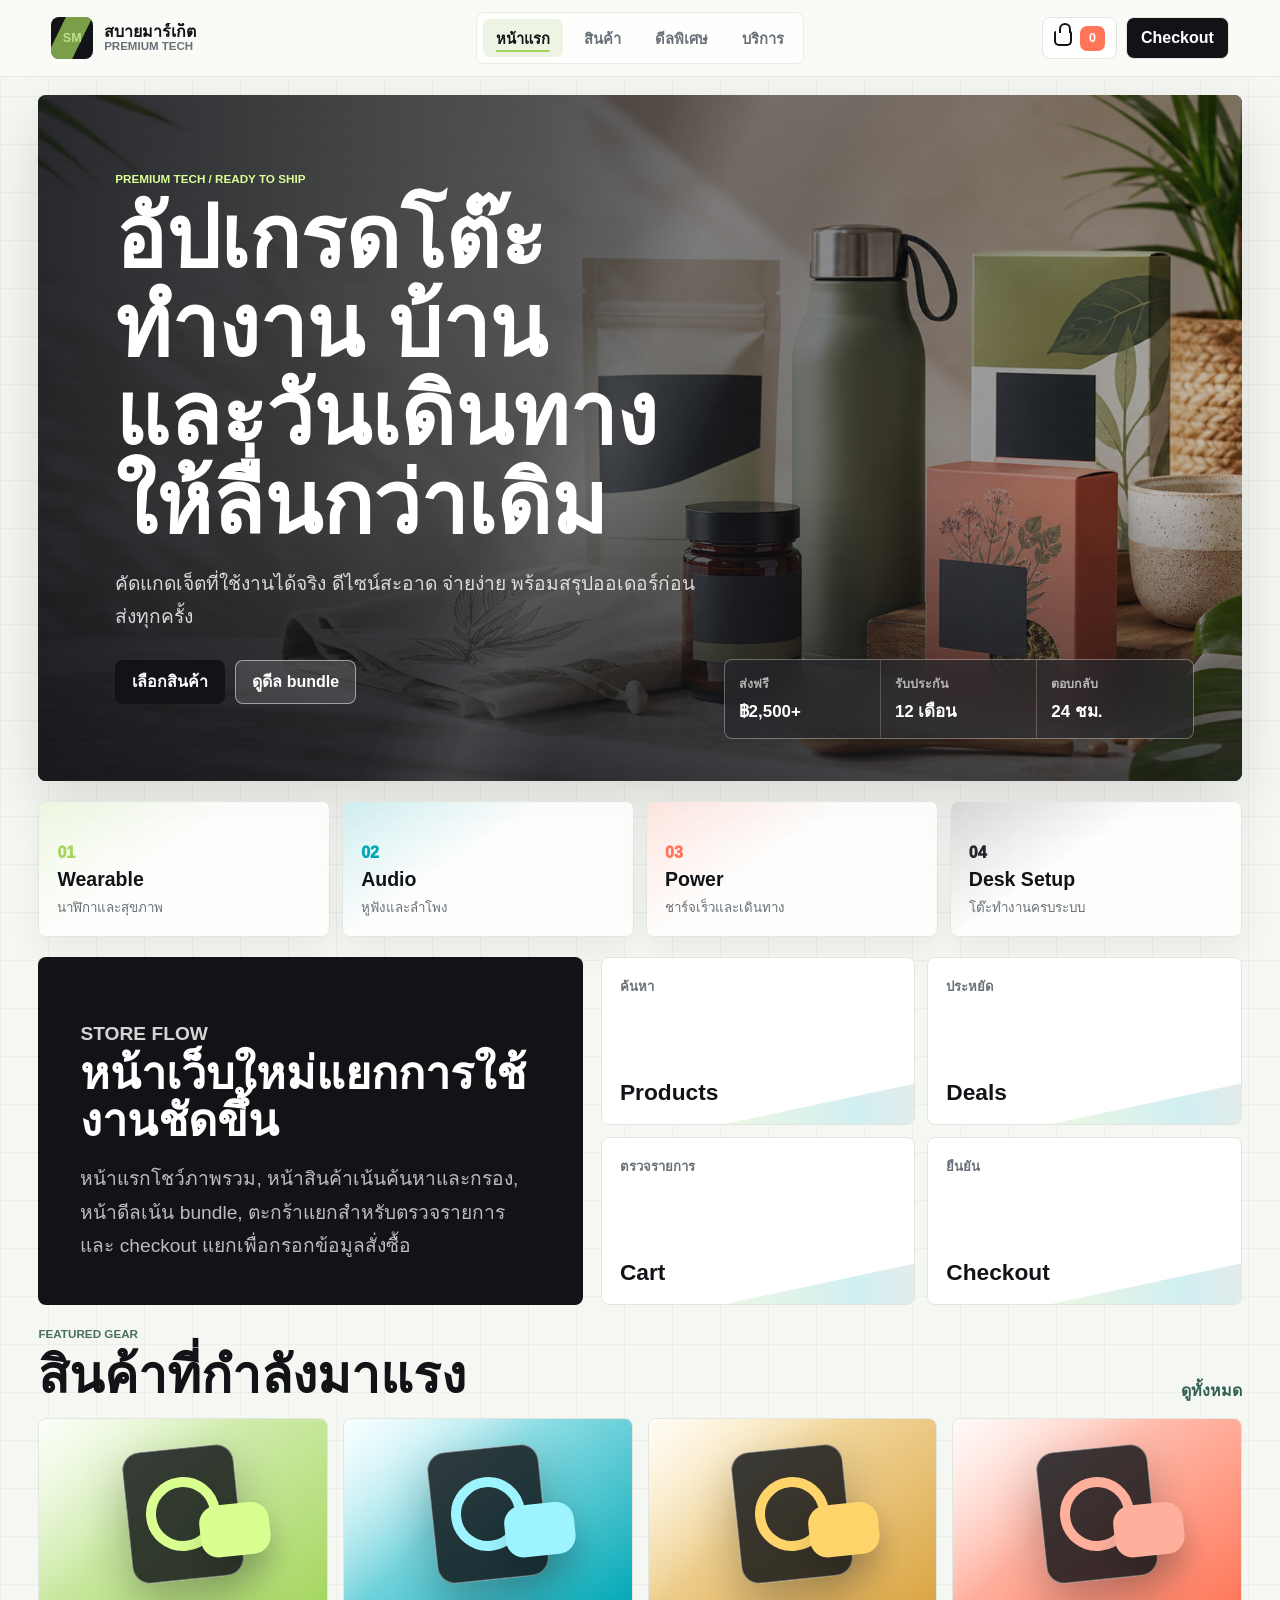
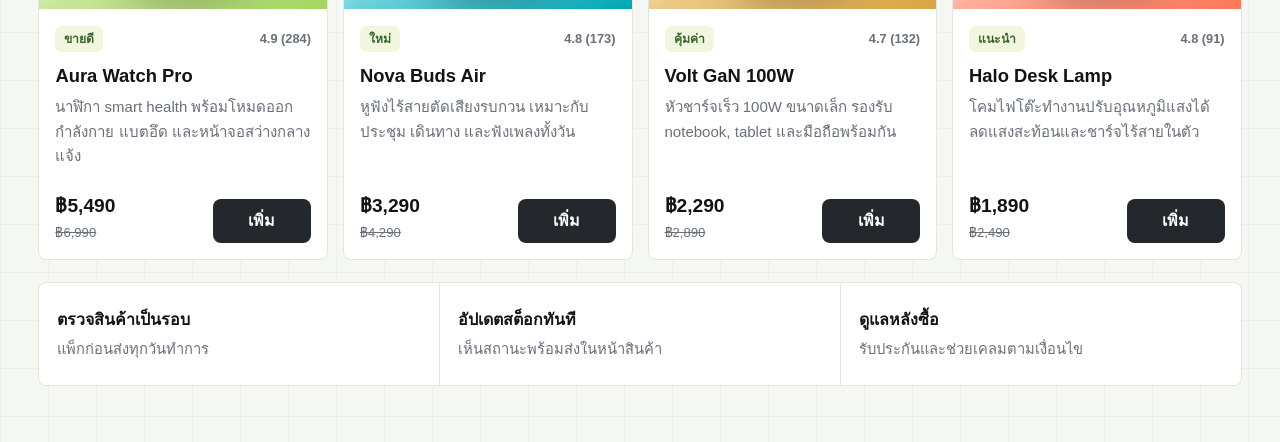
==== index.html @ 7fd5c6af "fix ui" ====
<!doctype html>
<html lang="th">
  <head>
    <meta charset="UTF-8" />
    <meta name="viewport" content="width=device-width, initial-scale=1.0" />
    <meta
      name="description"
      content="สบายมาร์เก็ต Premium Tech ร้านสินค้าไอทีและแกดเจ็ตพร้อมตะกร้า ดีล bundle และ checkout"
    />
    <title>สบายมาร์เก็ต | Premium Tech Store</title>
    <link rel="stylesheet" href="styles.css" />
  </head>
  <body data-page="home">
    <header class="site-header">
      <a class="brand" href="index.html" aria-label="สบายมาร์เก็ต">
        <span class="brand-mark" aria-hidden="true">SM</span>
        <span class="brand-copy">
          <strong>สบายมาร์เก็ต</strong>
          <small>Premium Tech</small>
        </span>
      </a>

      <nav class="top-nav" aria-label="เมนูหลัก">
        <a class="nav-link" data-page-link="home" href="index.html">หน้าแรก</a>
        <a class="nav-link" data-page-link="products" href="products.html">สินค้า</a>
        <a class="nav-link" data-page-link="deals" href="deals.html">ดีลพิเศษ</a>
        <a class="nav-link" data-page-link="support" href="support.html">บริการ</a>
      </nav>

      <div class="header-actions">
        <a class="cart-chip" href="cart.html" aria-label="เปิดตะกร้าสินค้า">
          <span class="bag-icon" aria-hidden="true"></span>
          <strong id="cartCount">0</strong>
        </a>
        <a class="checkout-chip" href="checkout.html">Checkout</a>
        <button class="menu-toggle" id="menuToggle" type="button" aria-label="เปิดเมนู">
          <span></span>
          <span></span>
        </button>
      </div>
    </header>

    <nav class="mobile-nav" id="mobileNav" aria-label="เมนูมือถือ">
      <a class="nav-link" data-page-link="home" href="index.html">หน้าแรก</a>
      <a class="nav-link" data-page-link="products" href="products.html">สินค้า</a>
      <a class="nav-link" data-page-link="deals" href="deals.html">ดีลพิเศษ</a>
      <a class="nav-link" data-page-link="cart" href="cart.html">ตะกร้า</a>
      <a class="nav-link" data-page-link="support" href="support.html">บริการ</a>
    </nav>

    <main class="page-shell">
      <section class="hero-scene" data-reveal>
        <img
          class="hero-image"
          src="assets/hero-products.png"
          alt="สินค้าไลฟ์สไตล์และแกดเจ็ตจัดวางบนโต๊ะ"
        />
        <div class="hero-veil" aria-hidden="true"></div>
        <div class="hero-content">
          <p class="eyebrow">Premium Tech / Ready to Ship</p>
          <h1>อัปเกรดโต๊ะทำงาน บ้าน และวันเดินทางให้ลื่นกว่าเดิม</h1>
          <p>
            คัดแกดเจ็ตที่ใช้งานได้จริง ดีไซน์สะอาด จ่ายง่าย พร้อมสรุปออเดอร์ก่อนส่งทุกครั้ง
          </p>
          <div class="hero-actions">
            <a class="primary-link" href="products.html">เลือกสินค้า</a>
            <a class="secondary-link" href="deals.html">ดูดีล bundle</a>
          </div>
        </div>
        <div class="hero-dashboard" aria-label="สถานะร้าน">
          <div>
            <span>ส่งฟรี</span>
            <strong>฿2,500+</strong>
          </div>
          <div>
            <span>รับประกัน</span>
            <strong>12 เดือน</strong>
          </div>
          <div>
            <span>ตอบกลับ</span>
            <strong>24 ชม.</strong>
          </div>
        </div>
      </section>

      <section class="category-band" aria-label="หมวดสินค้า" data-reveal>
        <a class="category-tile tone-lime" href="products.html?category=wearable">
          <span>01</span>
          <strong>Wearable</strong>
          <small>นาฬิกาและสุขภาพ</small>
        </a>
        <a class="category-tile tone-cyan" href="products.html?category=audio">
          <span>02</span>
          <strong>Audio</strong>
          <small>หูฟังและลำโพง</small>
        </a>
        <a class="category-tile tone-ember" href="products.html?category=power">
          <span>03</span>
          <strong>Power</strong>
          <small>ชาร์จเร็วและเดินทาง</small>
        </a>
        <a class="category-tile tone-graphite" href="products.html?category=desk">
          <span>04</span>
          <strong>Desk Setup</strong>
          <small>โต๊ะทำงานครบระบบ</small>
        </a>
      </section>

      <section class="section-split" data-reveal>
        <div class="showcase-copy">
          <p class="eyebrow">Store Flow</p>
          <h2>หน้าเว็บใหม่แยกการใช้งานชัดขึ้น</h2>
          <p>
            หน้าแรกโชว์ภาพรวม, หน้าสินค้าเน้นค้นหาและกรอง, หน้าดีลเน้น bundle,
            ตะกร้าแยกสำหรับตรวจรายการ และ checkout แยกเพื่อกรอกข้อมูลสั่งซื้อ
          </p>
        </div>
        <div class="flow-grid" aria-label="ขั้นตอนร้านค้า">
          <a href="products.html"><span>ค้นหา</span><strong>Products</strong></a>
          <a href="deals.html"><span>ประหยัด</span><strong>Deals</strong></a>
          <a href="cart.html"><span>ตรวจรายการ</span><strong>Cart</strong></a>
          <a href="checkout.html"><span>ยืนยัน</span><strong>Checkout</strong></a>
        </div>
      </section>

      <section class="product-section" data-reveal>
        <div class="section-heading">
          <div>
            <p class="eyebrow">Featured Gear</p>
            <h2>สินค้าที่กำลังมาแรง</h2>
          </div>
          <a class="text-link" href="products.html">ดูทั้งหมด</a>
        </div>
        <div class="product-grid featured-grid" id="featuredGrid" aria-live="polite"></div>
      </section>

      <section class="service-strip" aria-label="จุดเด่นบริการ" data-reveal>
        <div>
          <strong>ตรวจสินค้าเป็นรอบ</strong>
          <span>แพ็กก่อนส่งทุกวันทำการ</span>
        </div>
        <div>
          <strong>อัปเดตสต็อกทันที</strong>
          <span>เห็นสถานะพร้อมส่งในหน้าสินค้า</span>
        </div>
        <div>
          <strong>ดูแลหลังซื้อ</strong>
          <span>รับประกันและช่วยเคลมตามเงื่อนไข</span>
        </div>
      </section>
    </main>

    <div class="toast" id="toast" role="status" aria-live="polite"></div>
    <script src="script.js"></script>
  </body>
</html>
---- styles.css ----
:root {
  color-scheme: light;
  --ink: #111317;
  --muted: #697079;
  --line: #e3e6e0;
  --paper: #ffffff;
  --soft: #f5f7f2;
  --soft-2: #ecefec;
  --graphite: #24272b;
  --lime: #a4d65e;
  --cyan: #00a7b5;
  --ember: #ff7658;
  --violet: #7d6cf0;
  --gold: #d9a441;
  --radius: 8px;
  --shadow: 0 22px 60px rgba(17, 19, 23, 0.13);
}

* {
  box-sizing: border-box;
}

html {
  scroll-behavior: smooth;
}

body {
  margin: 0;
  min-width: 320px;
  background:
    linear-gradient(90deg, rgba(17, 19, 23, 0.035) 1px, transparent 1px),
    linear-gradient(180deg, rgba(17, 19, 23, 0.035) 1px, transparent 1px),
    var(--soft);
  background-size: 48px 48px;
  color: var(--ink);
  font-family: "Segoe UI", Tahoma, Arial, sans-serif;
  letter-spacing: 0;
}

body.nav-open {
  overflow: hidden;
}

button,
input,
select,
textarea {
  font: inherit;
}

button,
a {
  -webkit-tap-highlight-color: transparent;
}

a {
  color: inherit;
  text-decoration: none;
}

.site-header {
  position: sticky;
  top: 0;
  z-index: 50;
  display: grid;
  grid-template-columns: minmax(210px, 1fr) auto minmax(230px, 1fr);
  align-items: center;
  gap: 18px;
  min-height: 76px;
  padding: 12px clamp(16px, 4vw, 56px);
  border-bottom: 1px solid rgba(17, 19, 23, 0.08);
  background: rgba(250, 251, 247, 0.9);
  backdrop-filter: blur(20px);
}

.brand {
  display: inline-flex;
  align-items: center;
  gap: 11px;
  min-width: 0;
}

.brand-mark {
  position: relative;
  display: grid;
  width: 42px;
  height: 42px;
  place-items: center;
  overflow: hidden;
  border-radius: var(--radius);
  background: var(--ink);
  color: #fff;
  font-size: 0.78rem;
  font-weight: 900;
}

.brand-mark::after {
  position: absolute;
  inset: -45% 28% auto auto;
  width: 24px;
  height: 80px;
  background: rgba(164, 214, 94, 0.72);
  content: "";
  transform: rotate(26deg);
}

.brand-copy {
  display: grid;
  min-width: 0;
  line-height: 1.1;
}

.brand-copy strong {
  overflow: hidden;
  font-size: 1rem;
  text-overflow: ellipsis;
  white-space: nowrap;
}

.brand-copy small {
  color: var(--muted);
  font-size: 0.72rem;
  font-weight: 800;
  text-transform: uppercase;
}

.top-nav {
  display: inline-flex;
  align-items: center;
  justify-content: center;
  gap: 8px;
  padding: 6px;
  border: 1px solid rgba(17, 19, 23, 0.08);
  border-radius: var(--radius);
  background: rgba(255, 255, 255, 0.72);
}

.nav-link {
  position: relative;
  display: inline-flex;
  align-items: center;
  min-height: 38px;
  padding: 0 13px;
  border-radius: 7px;
  color: var(--muted);
  font-size: 0.92rem;
  font-weight: 800;
  white-space: nowrap;
  transition: color 180ms ease, background 180ms ease;
}

.nav-link:hover,
.nav-link.is-active {
  background: #eef4e4;
  color: var(--ink);
}

.nav-link.is-active::after {
  position: absolute;
  left: 13px;
  right: 13px;
  bottom: 5px;
  height: 2px;
  border-radius: 2px;
  background: var(--lime);
  content: "";
}

.header-actions {
  display: inline-flex;
  align-items: center;
  justify-self: end;
  gap: 9px;
}

.cart-chip,
.checkout-chip,
.menu-toggle {
  display: inline-flex;
  align-items: center;
  justify-content: center;
  min-height: 42px;
  border: 1px solid var(--line);
  border-radius: var(--radius);
  background: #fff;
  color: var(--ink);
  cursor: pointer;
}

.cart-chip {
  gap: 8px;
  min-width: 70px;
  padding: 0 11px;
}

.cart-chip strong {
  display: grid;
  min-width: 25px;
  height: 25px;
  place-items: center;
  border-radius: 7px;
  background: var(--ember);
  color: #fff;
  font-size: 0.78rem;
}

.checkout-chip {
  padding: 0 14px;
  background: var(--ink);
  color: #fff;
  font-weight: 850;
}

.bag-icon {
  position: relative;
  width: 18px;
  height: 15px;
  border: 2px solid currentColor;
  border-top: 0;
  border-radius: 2px 2px 5px 5px;
}

.bag-icon::before {
  position: absolute;
  top: -8px;
  left: 3px;
  width: 8px;
  height: 8px;
  border: 2px solid currentColor;
  border-bottom: 0;
  border-radius: 8px 8px 0 0;
  content: "";
}

.menu-toggle {
  display: none;
  width: 42px;
  flex-direction: column;
  gap: 5px;
}

.menu-toggle span {
  width: 18px;
  height: 2px;
  border-radius: 2px;
  background: currentColor;
}

.mobile-nav {
  position: fixed;
  inset: 76px 12px auto;
  z-index: 45;
  display: none;
  padding: 10px;
  border: 1px solid var(--line);
  border-radius: var(--radius);
  background: rgba(255, 255, 255, 0.96);
  box-shadow: var(--shadow);
}

.page-shell {
  width: min(1460px, 100%);
  margin: 0 auto;
  padding: 18px clamp(14px, 3vw, 44px) 56px;
}

.content-page {
  padding-top: 28px;
}

.hero-scene {
  position: relative;
  min-height: clamp(520px, 70vh, 720px);
  overflow: hidden;
  border-radius: var(--radius);
  background: #181b20;
  box-shadow: var(--shadow);
}

.hero-scene::after {
  position: absolute;
  inset: 0;
  background:
    linear-gradient(115deg, transparent 0 42%, rgba(255, 255, 255, 0.18) 48%, transparent 54%),
    repeating-linear-gradient(0deg, transparent 0 18px, rgba(255, 255, 255, 0.035) 19px);
  content: "";
  mix-blend-mode: screen;
  opacity: 0.55;
  animation: scanPass 8s linear infinite;
}

.hero-image,
.hero-veil {
  position: absolute;
  inset: 0;
  width: 100%;
  height: 100%;
}

.hero-image {
  object-fit: cover;
  transform: scale(1.02);
}

.hero-veil {
  background:
    linear-gradient(90deg, rgba(17, 19, 23, 0.9) 0%, rgba(17, 19, 23, 0.7) 42%, rgba(17, 19, 23, 0.2) 100%),
    linear-gradient(0deg, rgba(17, 19, 23, 0.62), transparent 42%);
}

.hero-content {
  position: relative;
  z-index: 2;
  display: flex;
  min-height: inherit;
  width: min(740px, 100%);
  flex-direction: column;
  justify-content: center;
  padding: clamp(30px, 6vw, 78px);
  color: #fff;
}

.eyebrow {
  margin: 0 0 9px;
  color: #47705d;
  font-size: 0.73rem;
  font-weight: 900;
  letter-spacing: 0;
  text-transform: uppercase;
}

.hero-content .eyebrow,
.deal-hero .eyebrow {
  color: #d8ff97;
}

.hero-content h1,
.page-hero h1,
.section-heading h2,
.showcase-copy h2 {
  margin: 0;
  line-height: 1.05;
}

.hero-content h1 {
  max-width: 820px;
  font-size: clamp(2.45rem, 6.6vw, 6.1rem);
}

.hero-content p:not(.eyebrow),
.page-hero p,
.showcase-copy p,
.promo-panel p {
  max-width: 640px;
  margin: 18px 0 0;
  color: rgba(255, 255, 255, 0.82);
  font-size: clamp(1rem, 1.5vw, 1.2rem);
  line-height: 1.75;
}

.hero-actions {
  display: flex;
  flex-wrap: wrap;
  gap: 10px;
  margin-top: 26px;
}

.primary-link,
.secondary-link,
.checkout-button,
.promo-row button,
.add-button,
.ghost-button {
  display: inline-flex;
  align-items: center;
  justify-content: center;
  min-height: 44px;
  padding: 0 16px;
  border: 1px solid transparent;
  border-radius: var(--radius);
  font-weight: 900;
  cursor: pointer;
  transition:
    transform 180ms ease,
    border-color 180ms ease,
    background 180ms ease,
    box-shadow 180ms ease;
}

.primary-link,
.checkout-button,
.promo-row button,
.add-button {
  background: var(--ink);
  color: #fff;
}

.primary-link:hover,
.checkout-button:hover,
.promo-row button:hover,
.add-button:hover {
  transform: translateY(-2px);
  box-shadow: 0 14px 28px rgba(17, 19, 23, 0.18);
}

.secondary-link,
.ghost-button {
  border-color: rgba(255, 255, 255, 0.5);
  background: rgba(255, 255, 255, 0.12);
  color: #fff;
}

.ghost-button {
  border-color: var(--line);
  background: #fff;
  color: var(--ink);
}

.hero-dashboard {
  position: absolute;
  right: clamp(18px, 4vw, 48px);
  bottom: clamp(18px, 4vw, 42px);
  z-index: 3;
  display: grid;
  grid-template-columns: repeat(3, minmax(104px, 1fr));
  gap: 1px;
  overflow: hidden;
  width: min(470px, calc(100% - 36px));
  border: 1px solid rgba(255, 255, 255, 0.18);
  border-radius: var(--radius);
  background: rgba(255, 255, 255, 0.18);
  backdrop-filter: blur(18px);
}

.hero-dashboard div {
  display: grid;
  gap: 5px;
  padding: 14px;
  background: rgba(17, 19, 23, 0.62);
  color: #fff;
}

.hero-dashboard span {
  color: rgba(255, 255, 255, 0.66);
  font-size: 0.78rem;
  font-weight: 800;
}

.hero-dashboard strong {
  font-size: 1.06rem;
}

.category-band {
  display: grid;
  grid-template-columns: repeat(4, 1fr);
  gap: 12px;
  margin-top: 20px;
}

.category-tile,
.support-card,
.faq-grid article,
.cart-list-card,
.summary-card,
.timeline-panel,
.promo-panel,
.shop-console {
  border: 1px solid var(--line);
  border-radius: var(--radius);
  background: rgba(255, 255, 255, 0.84);
  box-shadow: 0 14px 34px rgba(17, 19, 23, 0.06);
}

.category-tile {
  position: relative;
  display: grid;
  min-height: 136px;
  align-content: end;
  gap: 6px;
  overflow: hidden;
  padding: 18px;
  transition: transform 180ms ease, box-shadow 180ms ease;
}

.category-tile::before {
  position: absolute;
  inset: 0;
  background: linear-gradient(145deg, var(--tile-accent), transparent 42%);
  content: "";
  opacity: 0.18;
}

.category-tile:hover {
  transform: translateY(-4px);
  box-shadow: var(--shadow);
}

.category-tile span,
.support-card span {
  color: var(--tile-accent, var(--lime));
  font-weight: 950;
}

.category-tile strong {
  position: relative;
  font-size: 1.22rem;
}

.category-tile small {
  position: relative;
  color: var(--muted);
}

.tone-lime,
.accent-lime {
  --tile-accent: var(--lime);
}

.tone-cyan,
.accent-cyan {
  --tile-accent: var(--cyan);
}

.tone-ember,
.accent-ember {
  --tile-accent: var(--ember);
}

.tone-graphite {
  --tile-accent: var(--graphite);
}

.section-split {
  display: grid;
  grid-template-columns: minmax(0, 0.85fr) minmax(380px, 1fr);
  gap: 18px;
  align-items: stretch;
  margin-top: 20px;
}

.showcase-copy {
  display: grid;
  align-content: center;
  min-height: 300px;
  padding: clamp(24px, 4vw, 42px);
  border-radius: var(--radius);
  background: var(--ink);
  color: #fff;
}

.showcase-copy p:not(.eyebrow) {
  color: rgba(255, 255, 255, 0.72);
}

.showcase-copy h2 {
  font-size: clamp(1.7rem, 3.5vw, 3.3rem);
}

.flow-grid {
  display: grid;
  grid-template-columns: repeat(2, 1fr);
  gap: 12px;
}

.flow-grid a {
  position: relative;
  display: grid;
  min-height: 144px;
  align-content: space-between;
  overflow: hidden;
  padding: 18px;
  border: 1px solid var(--line);
  border-radius: var(--radius);
  background: #fff;
}

.flow-grid a::after {
  position: absolute;
  inset: auto -30% -55% 40%;
  height: 120px;
  background: linear-gradient(90deg, var(--lime), var(--cyan), var(--ember));
  content: "";
  opacity: 0.18;
  transform: rotate(-12deg);
  transition: transform 180ms ease;
}

.flow-grid a:hover::after {
  transform: rotate(-6deg) translateY(-12px);
}

.flow-grid span {
  color: var(--muted);
  font-size: 0.82rem;
  font-weight: 800;
}

.flow-grid strong {
  font-size: 1.42rem;
}

.product-section,
.service-strip,
.support-grid,
.timeline-panel,
.faq-grid,
.promo-panel,
.deal-grid,
.cart-page-grid,
.checkout-layout {
  margin-top: 22px;
}

.section-heading,
.card-title-row {
  display: flex;
  align-items: end;
  justify-content: space-between;
  gap: 16px;
  margin-bottom: 15px;
}

.section-heading h2,
.page-hero h1 {
  font-size: clamp(1.65rem, 4vw, 3.8rem);
}

.text-link {
  color: #315f52;
  font-weight: 900;
}

.text-link:hover {
  color: var(--ink);
}

.product-grid {
  display: grid;
  grid-template-columns: repeat(auto-fit, minmax(250px, 1fr));
  gap: 15px;
}

.featured-grid {
  grid-template-columns: repeat(4, minmax(0, 1fr));
}

.compact-grid {
  grid-template-columns: repeat(3, minmax(0, 1fr));
}

.product-card {
  position: relative;
  display: grid;
  min-height: 440px;
  overflow: hidden;
  border: 1px solid var(--line);
  border-radius: var(--radius);
  background: var(--paper);
  transition:
    transform 190ms ease,
    box-shadow 190ms ease,
    border-color 190ms ease;
}

.product-card:hover {
  border-color: rgba(17, 19, 23, 0.18);
  box-shadow: var(--shadow);
  transform: translateY(-5px);
}

.product-art {
  position: relative;
  display: grid;
  min-height: 190px;
  place-items: center;
  overflow: hidden;
  background:
    linear-gradient(135deg, rgba(255, 255, 255, 0.8), transparent 42%),
    linear-gradient(145deg, var(--product-a), var(--product-b));
}

.product-art::after {
  position: absolute;
  inset: 0;
  background: linear-gradient(110deg, transparent 0 34%, rgba(255, 255, 255, 0.35) 45%, transparent 56%);
  content: "";
  transform: translateX(-80%);
  transition: transform 360ms ease;
}

.product-card:hover .product-art::after {
  transform: translateX(80%);
}

.device {
  position: relative;
  z-index: 1;
  display: grid;
  width: 112px;
  height: 132px;
  place-items: center;
  border: 1px solid rgba(255, 255, 255, 0.42);
  border-radius: 18px;
  background: rgba(17, 19, 23, 0.82);
  box-shadow: 0 22px 45px rgba(17, 19, 23, 0.28);
  transform: rotate(-6deg);
}

.device::before {
  width: 54px;
  height: 54px;
  border: 10px solid var(--product-light);
  border-radius: 50%;
  content: "";
}

.device::after {
  position: absolute;
  right: -30px;
  bottom: 18px;
  width: 70px;
  height: 52px;
  border-radius: 18px;
  background: var(--product-light);
  box-shadow: 0 18px 26px rgba(17, 19, 23, 0.18);
  content: "";
}

.product-info {
  display: flex;
  min-height: 250px;
  flex-direction: column;
  padding: 16px;
}

.product-meta {
  display: flex;
  align-items: center;
  justify-content: space-between;
  gap: 10px;
  min-height: 28px;
  color: var(--muted);
  font-size: 0.8rem;
  font-weight: 850;
}

.badge {
  display: inline-flex;
  align-items: center;
  min-height: 26px;
  padding: 0 9px;
  border-radius: 7px;
  background: #f1f6df;
  color: #3c642d;
  font-size: 0.76rem;
  font-weight: 950;
}

.product-info h3 {
  margin: 11px 0 8px;
  font-size: 1.15rem;
  line-height: 1.28;
}

.product-info p {
  margin: 0;
  color: var(--muted);
  font-size: 0.94rem;
  line-height: 1.62;
}

.card-footer {
  display: flex;
  align-items: end;
  justify-content: space-between;
  gap: 12px;
  margin-top: auto;
  padding-top: 16px;
}

.price-stack {
  display: grid;
  gap: 2px;
}

.price-stack strong {
  font-size: 1.2rem;
}

.price-stack span {
  color: var(--muted);
  font-size: 0.82rem;
  text-decoration: line-through;
}

.add-button {
  min-width: 98px;
  background: var(--graphite);
}

.tone-mint {
  --product-a: #e9f8d9;
  --product-b: #a4d65e;
  --product-light: #d8ff8f;
}

.tone-cyber {
  --product-a: #ddfbff;
  --product-b: #00a7b5;
  --product-light: #9df4ff;
}

.tone-sun {
  --product-a: #fff1cc;
  --product-b: #d9a441;
  --product-light: #ffd56b;
}

.tone-coral {
  --product-a: #ffe4dd;
  --product-b: #ff7658;
  --product-light: #ffb09d;
}

.tone-violet {
  --product-a: #ece8ff;
  --product-b: #7d6cf0;
  --product-light: #c9c1ff;
}

.tone-stone {
  --product-a: #eef0ef;
  --product-b: #5b6265;
  --product-light: #cdd3d0;
}

.service-strip {
  display: grid;
  grid-template-columns: repeat(3, 1fr);
  gap: 1px;
  overflow: hidden;
  border: 1px solid var(--line);
  border-radius: var(--radius);
  background: var(--line);
}

.service-strip div {
  display: grid;
  min-height: 102px;
  align-content: center;
  gap: 5px;
  padding: 18px;
  background: #fff;
}

.service-strip span {
  color: var(--muted);
  font-size: 0.92rem;
}

.page-hero {
  position: relative;
  overflow: hidden;
  padding: clamp(26px, 5vw, 52px);
  border-radius: var(--radius);
  background:
    linear-gradient(135deg, rgba(164, 214, 94, 0.24), transparent 38%),
    linear-gradient(100deg, #202327, #3a3d3a);
  color: #fff;
}

.page-hero::after {
  position: absolute;
  inset: auto -20% -80px 40%;
  height: 180px;
  background: linear-gradient(90deg, var(--lime), var(--cyan), var(--ember));
  content: "";
  opacity: 0.24;
  transform: rotate(-8deg);
}

.page-hero p:not(.eyebrow) {
  color: rgba(255, 255, 255, 0.76);
}

.shop-console {
  padding: 16px;
}

.shop-toolbar {
  display: grid;
  grid-template-columns: minmax(240px, 1fr) minmax(190px, 240px);
  gap: 12px;
  margin-bottom: 12px;
}

.search-box {
  position: relative;
  display: flex;
  align-items: center;
}

.search-icon {
  position: absolute;
  left: 14px;
  width: 16px;
  height: 16px;
  border: 2px solid var(--muted);
  border-radius: 50%;
}

.search-icon::after {
  position: absolute;
  right: -5px;
  bottom: -5px;
  width: 7px;
  height: 2px;
  border-radius: 2px;
  background: var(--muted);
  content: "";
  transform: rotate(45deg);
}

.search-box input,
.shop-toolbar select,
.promo-row input,
.checkout-form input,
.checkout-form select,
.checkout-form textarea {
  width: 100%;
  border: 1px solid var(--line);
  border-radius: var(--radius);
  background: #fff;
  color: var(--ink);
  outline: none;
}

.search-box input,
.shop-toolbar select {
  min-height: 46px;
  padding: 0 14px;
}

.search-box input {
  padding-left: 44px;
}

.search-box input:focus,
.shop-toolbar select:focus,
.promo-row input:focus,
.checkout-form input:focus,
.checkout-form select:focus,
.checkout-form textarea:focus {
  border-color: var(--cyan);
  box-shadow: 0 0 0 3px rgba(0, 167, 181, 0.15);
}

.category-tabs {
  display: flex;
  gap: 8px;
  overflow-x: auto;
  padding: 2px 0 10px;
}

.category-tab {
  flex: 0 0 auto;
  min-height: 38px;
  padding: 0 13px;
  border: 1px solid var(--line);
  border-radius: var(--radius);
  background: #fff;
  color: var(--muted);
  font-weight: 850;
  cursor: pointer;
}

.category-tab.is-active,
.category-tab:hover {
  border-color: rgba(0, 167, 181, 0.34);
  background: #e8fbfd;
  color: #00616a;
}

.result-row {
  display: flex;
  align-items: center;
  justify-content: space-between;
  gap: 12px;
  margin: 2px 0 14px;
  color: var(--muted);
}

.result-row strong {
  color: var(--ink);
}

.empty-state {
  display: grid;
  grid-column: 1 / -1;
  min-height: 230px;
  place-items: center;
  border: 1px dashed #cbd2cc;
  border-radius: var(--radius);
  color: var(--muted);
  text-align: center;
}

.deal-grid {
  display: grid;
  grid-template-columns: repeat(3, minmax(0, 1fr));
  gap: 16px;
}

.deal-card {
  position: relative;
  display: grid;
  min-height: 470px;
  overflow: hidden;
  padding: 18px;
  border: 1px solid var(--line);
  border-radius: var(--radius);
  background: #fff;
  box-shadow: 0 14px 34px rgba(17, 19, 23, 0.06);
}

.deal-card::before {
  position: absolute;
  inset: 0;
  background:
    linear-gradient(135deg, var(--deal-accent), transparent 34%),
    linear-gradient(0deg, rgba(17, 19, 23, 0.03), transparent);
  content: "";
  opacity: 0.18;
}

.deal-card > * {
  position: relative;
}

.deal-card h2 {
  margin: 18px 0 8px;
  font-size: 1.6rem;
}

.deal-card p {
  margin: 0;
  color: var(--muted);
  line-height: 1.62;
}

.deal-stack {
  display: grid;
  gap: 8px;
  margin-top: 18px;
}

.deal-stack span {
  padding: 10px 11px;
  border: 1px solid rgba(17, 19, 23, 0.08);
  border-radius: 7px;
  background: rgba(255, 255, 255, 0.7);
  font-weight: 800;
}

.deal-footer {
  display: flex;
  align-items: end;
  justify-content: space-between;
  gap: 12px;
  margin-top: auto;
  padding-top: 22px;
}

.promo-panel {
  display: flex;
  align-items: center;
  justify-content: space-between;
  gap: 18px;
  padding: clamp(22px, 4vw, 38px);
}

.promo-panel h2 {
  margin: 0;
  font-size: clamp(2rem, 5vw, 4.2rem);
}

.promo-panel p {
  color: var(--muted);
}

.cart-page-grid,
.checkout-layout {
  display: grid;
  grid-template-columns: minmax(0, 1fr) minmax(330px, 420px);
  gap: 18px;
  align-items: start;
}

.cart-list-card,
.summary-card,
.timeline-panel {
  padding: 18px;
}

.card-title-row h2 {
  margin: 0;
}

.cart-items-page {
  display: grid;
  gap: 10px;
}

.cart-line {
  display: grid;
  grid-template-columns: 1fr auto;
  gap: 14px;
  align-items: center;
  padding: 13px;
  border: 1px solid var(--line);
  border-radius: var(--radius);
  background: #fff;
}

.cart-line h3 {
  margin: 0;
  font-size: 1rem;
}

.cart-line p {
  margin: 5px 0 0;
  color: var(--muted);
  font-size: 0.86rem;
}

.cart-controls {
  display: inline-flex;
  align-items: center;
  justify-content: flex-end;
  gap: 7px;
}

.qty-button,
.icon-button {
  display: grid;
  width: 34px;
  height: 34px;
  place-items: center;
  border: 1px solid var(--line);
  border-radius: 7px;
  background: #fff;
  color: var(--ink);
  cursor: pointer;
}

.remove-button {
  border-color: #ffd2c7;
  color: #ad432d;
}

.promo-row {
  display: grid;
  gap: 9px;
  margin-bottom: 14px;
}

.promo-row label,
.checkout-form label {
  display: grid;
  gap: 7px;
  color: var(--muted);
  font-size: 0.86rem;
  font-weight: 850;
}

.promo-row > div {
  display: grid;
  grid-template-columns: 1fr auto;
  gap: 8px;
}

.promo-row input,
.checkout-form input,
.checkout-form select {
  min-height: 44px;
  padding: 0 12px;
}

.checkout-form textarea {
  min-height: 110px;
  padding: 11px 12px;
  resize: vertical;
}

.cart-summary {
  display: grid;
  gap: 11px;
  padding-top: 6px;
}

.cart-summary div {
  display: flex;
  align-items: center;
  justify-content: space-between;
  gap: 12px;
  color: var(--muted);
}

.cart-summary strong {
  color: var(--ink);
}

.cart-summary .total-row {
  margin-top: 6px;
  padding-top: 12px;
  border-top: 1px solid var(--line);
  color: var(--ink);
  font-size: 1.14rem;
  font-weight: 900;
}

.checkout-button {
  width: 100%;
  margin-top: 16px;
}

.checkout-button.is-disabled,
.checkout-button:disabled {
  background: #c7cbc4;
  cursor: not-allowed;
  transform: none;
  box-shadow: none;
}

.checkout-form {
  padding: 18px;
  border: 1px solid var(--line);
  border-radius: var(--radius);
  background: #fff;
  box-shadow: 0 14px 34px rgba(17, 19, 23, 0.06);
}

.form-grid {
  display: grid;
  grid-template-columns: repeat(2, minmax(0, 1fr));
  gap: 13px;
}

.wide-field {
  grid-column: 1 / -1;
}

.cart-items-page.mini {
  margin-bottom: 14px;
}

.cart-items-page.mini .cart-line {
  grid-template-columns: 1fr;
}

.cart-items-page.mini .cart-controls {
  display: none;
}

.support-grid {
  display: grid;
  grid-template-columns: repeat(3, 1fr);
  gap: 16px;
}

.support-card {
  position: relative;
  min-height: 220px;
  overflow: hidden;
  padding: 22px;
}

.support-card::after {
  position: absolute;
  inset: auto -20% -50px 28%;
  height: 120px;
  background: var(--tile-accent);
  content: "";
  opacity: 0.16;
  transform: rotate(-10deg);
}

.support-card h2 {
  margin: 32px 0 10px;
}

.support-card p,
.faq-grid p,
.timeline p {
  color: var(--muted);
  line-height: 1.62;
}

.timeline {
  display: grid;
  grid-template-columns: repeat(4, 1fr);
  gap: 14px;
}

.timeline div {
  position: relative;
  padding: 16px;
  border: 1px solid var(--line);
  border-radius: var(--radius);
  background: #fff;
}

.timeline span {
  display: block;
  width: 32px;
  height: 4px;
  margin-bottom: 18px;
  border-radius: 3px;
  background: linear-gradient(90deg, var(--lime), var(--cyan));
}

.timeline strong {
  display: block;
  font-size: 1.02rem;
}

.timeline p {
  margin: 8px 0 0;
  font-size: 0.92rem;
}

.faq-grid {
  display: grid;
  grid-template-columns: repeat(3, 1fr);
  gap: 16px;
}

.faq-grid article {
  padding: 20px;
}

.faq-grid h2 {
  margin: 0 0 8px;
  font-size: 1.12rem;
}

.order-modal {
  width: min(560px, calc(100vw - 28px));
  padding: 0;
  border: 0;
  border-radius: var(--radius);
  color: var(--ink);
  box-shadow: var(--shadow);
}

.order-modal::backdrop {
  background: rgba(17, 19, 23, 0.48);
}

.modal-header {
  display: flex;
  align-items: start;
  justify-content: space-between;
  gap: 14px;
  padding: 18px;
  border-bottom: 1px solid var(--line);
}

.modal-header h2 {
  margin: 0;
}

.order-details {
  display: grid;
  gap: 10px;
  padding: 18px;
  color: var(--muted);
  line-height: 1.55;
}

.order-details strong {
  color: var(--ink);
}

.modal-action {
  width: calc(100% - 36px);
  margin: 0 18px 18px;
}

.toast {
  position: fixed;
  right: 18px;
  bottom: 18px;
  z-index: 80;
  max-width: min(380px, calc(100vw - 36px));
  padding: 13px 15px;
  border: 1px solid rgba(255, 255, 255, 0.18);
  border-radius: var(--radius);
  background: var(--ink);
  color: #fff;
  font-weight: 850;
  opacity: 0;
  transform: translateY(14px);
  transition: opacity 180ms ease, transform 180ms ease;
  pointer-events: none;
}

.toast.is-visible {
  opacity: 1;
  transform: translateY(0);
}

.cart-spark {
  position: fixed;
  z-index: 90;
  width: 14px;
  height: 14px;
  border-radius: 7px;
  background: var(--lime);
  pointer-events: none;
  box-shadow: 0 0 20px rgba(164, 214, 94, 0.8);
}

[data-reveal] {
  opacity: 0;
  transform: translateY(22px);
  transition: opacity 520ms ease, transform 520ms ease;
}

[data-reveal].is-visible {
  opacity: 1;
  transform: translateY(0);
}

@keyframes scanPass {
  0% {
    transform: translateX(-16%);
  }
  100% {
    transform: translateX(16%);
  }
}

@media (max-width: 1180px) {
  .featured-grid,
  .deal-grid,
  .compact-grid {
    grid-template-columns: repeat(2, minmax(0, 1fr));
  }

  .section-split,
  .cart-page-grid,
  .checkout-layout {
    grid-template-columns: 1fr;
  }
}

@media (max-width: 920px) {
  .site-header {
    grid-template-columns: minmax(160px, 1fr) auto;
  }

  .top-nav,
  .checkout-chip {
    display: none;
  }

  .menu-toggle {
    display: inline-flex;
  }

  body.nav-open .mobile-nav {
    display: grid;
  }

  .category-band,
  .support-grid,
  .timeline,
  .faq-grid {
    grid-template-columns: repeat(2, minmax(0, 1fr));
  }

  .hero-scene {
    min-height: 620px;
  }

  .hero-content {
    justify-content: end;
    padding-bottom: 180px;
  }

  .hero-veil {
    background:
      linear-gradient(0deg, rgba(17, 19, 23, 0.9) 0%, rgba(17, 19, 23, 0.48) 72%),
      linear-gradient(90deg, rgba(17, 19, 23, 0.52), transparent);
  }

  .shop-toolbar {
    grid-template-columns: 1fr;
  }
}

@media (max-width: 650px) {
  .site-header {
    min-height: 68px;
    padding-inline: 13px;
  }

  .mobile-nav {
    inset: 68px 12px auto;
  }

  .brand-copy strong {
    max-width: 142px;
  }

  .cart-chip {
    min-width: auto;
  }

  .page-shell {
    padding: 12px 12px 44px;
  }

  .hero-scene {
    min-height: 590px;
  }

  .hero-content {
    padding: 24px 20px 182px;
  }

  .hero-content h1 {
    font-size: clamp(2.2rem, 14vw, 3.6rem);
  }

  .hero-dashboard {
    grid-template-columns: 1fr;
  }

  .category-band,
  .flow-grid,
  .featured-grid,
  .deal-grid,
  .compact-grid,
  .support-grid,
  .timeline,
  .faq-grid,
  .service-strip,
  .form-grid {
    grid-template-columns: 1fr;
  }

  .category-tile,
  .flow-grid a {
    min-height: 118px;
  }

  .section-heading,
  .result-row,
  .promo-panel {
    align-items: start;
    flex-direction: column;
  }

  .cart-line {
    grid-template-columns: 1fr;
  }

  .cart-controls {
    justify-content: start;
  }

  .promo-row > div {
    grid-template-columns: 1fr;
  }
}

@media (prefers-reduced-motion: reduce) {
  *,
  *::before,
  *::after {
    scroll-behavior: auto !important;
    animation-duration: 0.01ms !important;
    animation-iteration-count: 1 !important;
    transition-duration: 0.01ms !important;
  }

  [data-reveal] {
    opacity: 1;
    transform: none;
  }
}
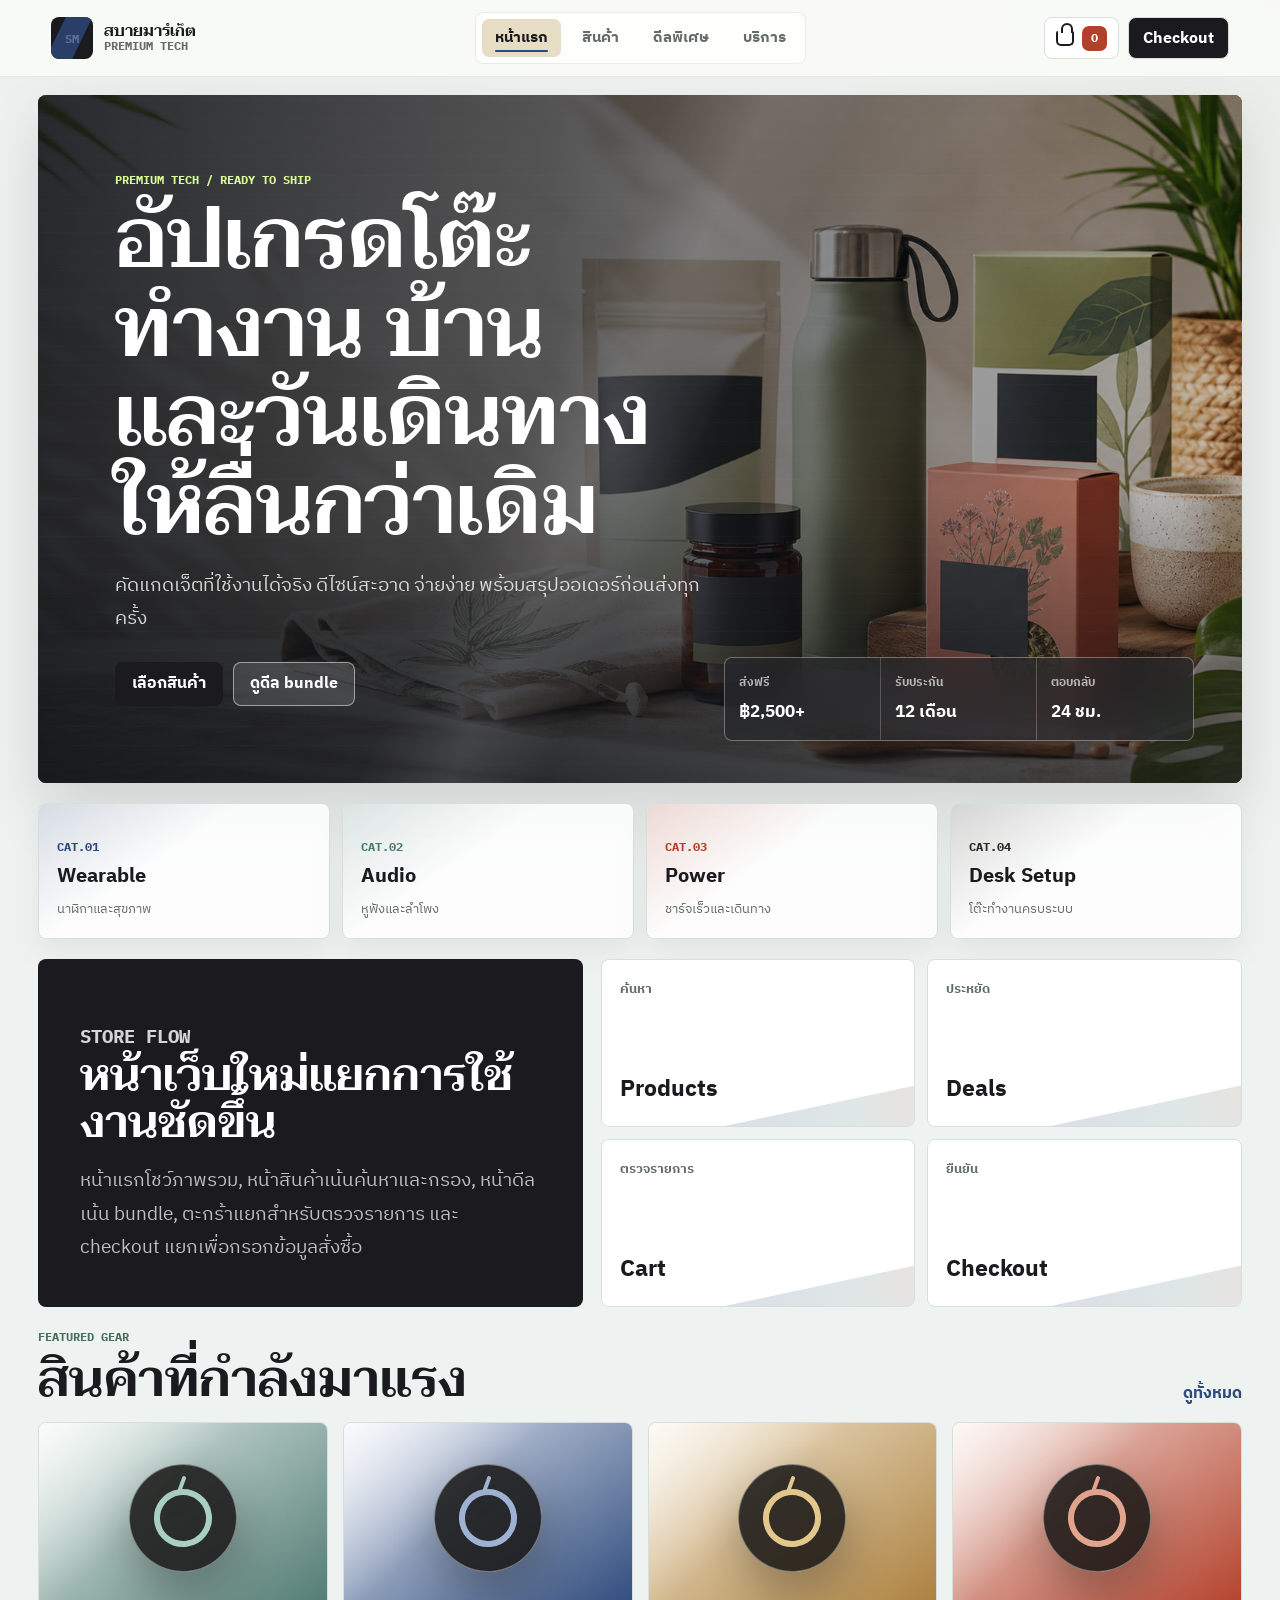
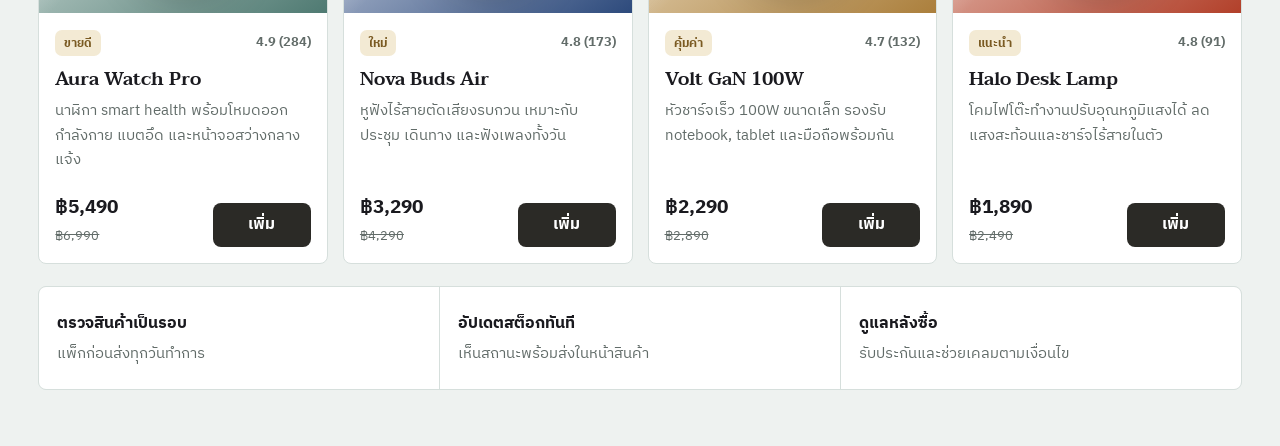
==== commit 831b9faf: "ีui" ====
--- a/index.html
+++ b/index.html
@@ -8,6 +8,12 @@
       content="สบายมาร์เก็ต Premium Tech ร้านสินค้าไอทีและแกดเจ็ตพร้อมตะกร้า ดีล bundle และ checkout"
     />
     <title>สบายมาร์เก็ต | Premium Tech Store</title>
+    <link rel="preconnect" href="https://fonts.googleapis.com" />
+    <link rel="preconnect" href="https://fonts.gstatic.com" crossorigin />
+    <link
+      rel="stylesheet"
+      href="https://fonts.googleapis.com/css2?family=Taviraj:ital,wght@0,400;0,500;0,600;0,700;1,500&family=IBM+Plex+Sans+Thai:wght@400;500;600;700&family=IBM+Plex+Mono:wght@500;600&display=swap"
+    />
     <link rel="stylesheet" href="styles.css" />
   </head>
   <body data-page="home">
--- a/styles.css
+++ b/styles.css
@@ -1,19 +1,24 @@
 :root {
   color-scheme: light;
-  --ink: #111317;
-  --muted: #697079;
-  --line: #e3e6e0;
+  --ink: #1a1a1f;
+  --muted: #626c69;
+  --line: #d6dfdc;
   --paper: #ffffff;
-  --soft: #f5f7f2;
-  --soft-2: #ecefec;
-  --graphite: #24272b;
-  --lime: #a4d65e;
-  --cyan: #00a7b5;
-  --ember: #ff7658;
-  --violet: #7d6cf0;
-  --gold: #d9a441;
+  --soft: #eef2f0;
+  --soft-2: #dfe8e4;
+  --graphite: #2b2a26;
+  --lime: #2d4a7c;
+  --cyan: #4f7a72;
+  --ember: #b2402a;
+  --violet: #6c5a86;
+  --gold: #ab7f3c;
+  --font-display: "Taviraj", "Segoe UI", serif;
+  --font-body: "IBM Plex Sans Thai", "Segoe UI", Tahoma, Arial, sans-serif;
+  --font-mono: "IBM Plex Mono", "Segoe UI", monospace;
   --radius: 8px;
-  --shadow: 0 22px 60px rgba(17, 19, 23, 0.13);
+  --radius-control: 8px;
+  --radius-key: 7px;
+  --shadow: 0 26px 60px rgba(14, 20, 24, 0.14);
 }
 
 * {
@@ -28,12 +33,11 @@
   margin: 0;
   min-width: 320px;
   background:
-    linear-gradient(90deg, rgba(17, 19, 23, 0.035) 1px, transparent 1px),
-    linear-gradient(180deg, rgba(17, 19, 23, 0.035) 1px, transparent 1px),
+    radial-gradient(1100px 520px at 12% -8%, rgba(45, 74, 124, 0.06), transparent 60%),
+    radial-gradient(900px 480px at 100% 0%, rgba(171, 127, 60, 0.05), transparent 55%),
     var(--soft);
-  background-size: 48px 48px;
   color: var(--ink);
-  font-family: "Segoe UI", Tahoma, Arial, sans-serif;
+  font-family: var(--font-body);
   letter-spacing: 0;
 }
 
@@ -56,6 +60,27 @@
 a {
   color: inherit;
   text-decoration: none;
+}
+
+h1,
+h2,
+h3,
+.brand-copy strong {
+  font-family: var(--font-display);
+  font-weight: 600;
+  letter-spacing: 0;
+}
+
+.eyebrow,
+.brand-copy small,
+.brand-mark,
+.category-tile span {
+  font-family: var(--font-mono);
+}
+
+:focus-visible {
+  outline: 2px solid var(--lime);
+  outline-offset: 2px;
 }
 
 .site-header {
@@ -87,7 +112,7 @@
   height: 42px;
   place-items: center;
   overflow: hidden;
-  border-radius: var(--radius);
+  border-radius: var(--radius-control);
   background: var(--ink);
   color: #fff;
   font-size: 0.78rem;
@@ -99,7 +124,7 @@
   inset: -45% 28% auto auto;
   width: 24px;
   height: 80px;
-  background: rgba(164, 214, 94, 0.72);
+  background: rgba(45, 74, 124, 0.78);
   content: "";
   transform: rotate(26deg);
 }
@@ -131,7 +156,7 @@
   gap: 8px;
   padding: 6px;
   border: 1px solid rgba(17, 19, 23, 0.08);
-  border-radius: var(--radius);
+  border-radius: var(--radius-control);
   background: rgba(255, 255, 255, 0.72);
 }
 
@@ -141,7 +166,7 @@
   align-items: center;
   min-height: 38px;
   padding: 0 13px;
-  border-radius: 7px;
+  border-radius: var(--radius-key);
   color: var(--muted);
   font-size: 0.92rem;
   font-weight: 800;
@@ -151,7 +176,7 @@
 
 .nav-link:hover,
 .nav-link.is-active {
-  background: #eef4e4;
+  background: #e7ddc4;
   color: var(--ink);
 }
 
@@ -181,7 +206,7 @@
   justify-content: center;
   min-height: 42px;
   border: 1px solid var(--line);
-  border-radius: var(--radius);
+  border-radius: var(--radius-control);
   background: #fff;
   color: var(--ink);
   cursor: pointer;
@@ -198,7 +223,7 @@
   min-width: 25px;
   height: 25px;
   place-items: center;
-  border-radius: 7px;
+  border-radius: var(--radius-key);
   background: var(--ember);
   color: #fff;
   font-size: 0.78rem;
@@ -273,7 +298,7 @@
   min-height: clamp(520px, 70vh, 720px);
   overflow: hidden;
   border-radius: var(--radius);
-  background: #181b20;
+  background: #17161a;
   box-shadow: var(--shadow);
 }
 
@@ -377,7 +402,7 @@
   min-height: 44px;
   padding: 0 16px;
   border: 1px solid transparent;
-  border-radius: var(--radius);
+  border-radius: var(--radius-control);
   font-weight: 900;
   cursor: pointer;
   transition:
@@ -498,7 +523,13 @@
 .category-tile span,
 .support-card span {
   color: var(--tile-accent, var(--lime));
-  font-weight: 950;
+  font-size: 0.72rem;
+  font-weight: 700;
+  letter-spacing: 0;
+}
+
+.category-tile span::before {
+  content: "CAT.";
 }
 
 .category-tile strong {
@@ -626,7 +657,7 @@
 }
 
 .text-link {
-  color: #315f52;
+  color: var(--lime);
   font-weight: 900;
 }
 
@@ -696,34 +727,36 @@
   position: relative;
   z-index: 1;
   display: grid;
-  width: 112px;
-  height: 132px;
+  width: 108px;
+  height: 108px;
   place-items: center;
-  border: 1px solid rgba(255, 255, 255, 0.42);
-  border-radius: 18px;
-  background: rgba(17, 19, 23, 0.82);
-  box-shadow: 0 22px 45px rgba(17, 19, 23, 0.28);
-  transform: rotate(-6deg);
+  border: 1px solid rgba(255, 255, 255, 0.38);
+  border-radius: 50%;
+  background: rgba(23, 22, 20, 0.85);
+  box-shadow: 0 22px 45px rgba(23, 22, 20, 0.3);
+  transform: rotate(-8deg);
 }
 
 .device::before {
-  width: 54px;
-  height: 54px;
-  border: 10px solid var(--product-light);
+  width: 46px;
+  height: 46px;
+  border: 6px solid var(--product-light);
   border-radius: 50%;
   content: "";
 }
 
 .device::after {
   position: absolute;
-  right: -30px;
-  bottom: 18px;
-  width: 70px;
-  height: 52px;
-  border-radius: 18px;
+  top: 10px;
+  left: 50%;
+  width: 4px;
+  height: 16px;
+  border-radius: 2px;
   background: var(--product-light);
-  box-shadow: 0 18px 26px rgba(17, 19, 23, 0.18);
+  box-shadow: 0 14px 22px rgba(23, 22, 20, 0.2);
   content: "";
+  transform: translateX(-50%) rotate(28deg);
+  transform-origin: bottom center;
 }
 
 .product-info {
@@ -749,9 +782,9 @@
   align-items: center;
   min-height: 26px;
   padding: 0 9px;
-  border-radius: 7px;
-  background: #f1f6df;
-  color: #3c642d;
+  border-radius: var(--radius-key);
+  background: #f3ead4;
+  color: #7a5a22;
   font-size: 0.76rem;
   font-weight: 950;
 }
@@ -799,39 +832,39 @@
 }
 
 .tone-mint {
-  --product-a: #e9f8d9;
-  --product-b: #a4d65e;
-  --product-light: #d8ff8f;
+  --product-a: #e4ede9;
+  --product-b: #4f7a72;
+  --product-light: #a9cec2;
 }
 
 .tone-cyber {
-  --product-a: #ddfbff;
-  --product-b: #00a7b5;
-  --product-light: #9df4ff;
+  --product-a: #e2e7f0;
+  --product-b: #2d4a7c;
+  --product-light: #9fb2d4;
 }
 
 .tone-sun {
-  --product-a: #fff1cc;
-  --product-b: #d9a441;
-  --product-light: #ffd56b;
+  --product-a: #f3e9d4;
+  --product-b: #ab7f3c;
+  --product-light: #e4c78c;
 }
 
 .tone-coral {
-  --product-a: #ffe4dd;
-  --product-b: #ff7658;
-  --product-light: #ffb09d;
+  --product-a: #f1ddd5;
+  --product-b: #b2402a;
+  --product-light: #e2a48f;
 }
 
 .tone-violet {
-  --product-a: #ece8ff;
-  --product-b: #7d6cf0;
-  --product-light: #c9c1ff;
+  --product-a: #e6e0ea;
+  --product-b: #6c5a86;
+  --product-light: #bcaecb;
 }
 
 .tone-stone {
-  --product-a: #eef0ef;
-  --product-b: #5b6265;
-  --product-light: #cdd3d0;
+  --product-a: #eae6da;
+  --product-b: #5b5750;
+  --product-light: #cec5b1;
 }
 
 .service-strip {
@@ -864,8 +897,8 @@
   padding: clamp(26px, 5vw, 52px);
   border-radius: var(--radius);
   background:
-    linear-gradient(135deg, rgba(164, 214, 94, 0.24), transparent 38%),
-    linear-gradient(100deg, #202327, #3a3d3a);
+    linear-gradient(135deg, rgba(171, 127, 60, 0.28), transparent 38%),
+    linear-gradient(100deg, #201d17, #3a352a);
   color: #fff;
 }
 
@@ -929,7 +962,7 @@
 .checkout-form textarea {
   width: 100%;
   border: 1px solid var(--line);
-  border-radius: var(--radius);
+  border-radius: var(--radius-control);
   background: #fff;
   color: var(--ink);
   outline: none;
@@ -952,7 +985,7 @@
 .checkout-form select:focus,
 .checkout-form textarea:focus {
   border-color: var(--cyan);
-  box-shadow: 0 0 0 3px rgba(0, 167, 181, 0.15);
+  box-shadow: 0 0 0 3px rgba(45, 74, 124, 0.15);
 }
 
 .category-tabs {
@@ -967,7 +1000,7 @@
   min-height: 38px;
   padding: 0 13px;
   border: 1px solid var(--line);
-  border-radius: var(--radius);
+  border-radius: var(--radius-control);
   background: #fff;
   color: var(--muted);
   font-weight: 850;
@@ -976,9 +1009,9 @@
 
 .category-tab.is-active,
 .category-tab:hover {
-  border-color: rgba(0, 167, 181, 0.34);
-  background: #e8fbfd;
-  color: #00616a;
+  border-color: rgba(45, 74, 124, 0.32);
+  background: #e6ecf3;
+  color: #1f3762;
 }
 
 .result-row {
@@ -999,7 +1032,7 @@
   grid-column: 1 / -1;
   min-height: 230px;
   place-items: center;
-  border: 1px dashed #cbd2cc;
+  border: 1px dashed #cfc3a4;
   border-radius: var(--radius);
   color: var(--muted);
   text-align: center;
@@ -1057,7 +1090,7 @@
 .deal-stack span {
   padding: 10px 11px;
   border: 1px solid rgba(17, 19, 23, 0.08);
-  border-radius: 7px;
+  border-radius: var(--radius-key);
   background: rgba(255, 255, 255, 0.7);
   font-weight: 800;
 }
@@ -1118,7 +1151,7 @@
   align-items: center;
   padding: 13px;
   border: 1px solid var(--line);
-  border-radius: var(--radius);
+  border-radius: var(--radius-control);
   background: #fff;
 }
 
@@ -1147,15 +1180,15 @@
   height: 34px;
   place-items: center;
   border: 1px solid var(--line);
-  border-radius: 7px;
+  border-radius: var(--radius-key);
   background: #fff;
   color: var(--ink);
   cursor: pointer;
 }
 
 .remove-button {
-  border-color: #ffd2c7;
-  color: #ad432d;
+  border-color: #ecc4b9;
+  color: #8a3220;
 }
 
 .promo-row {
@@ -1226,7 +1259,7 @@
 
 .checkout-button.is-disabled,
 .checkout-button:disabled {
-  background: #c7cbc4;
+  background: #d3cbb5;
   cursor: not-allowed;
   transform: none;
   box-shadow: none;
@@ -1395,7 +1428,7 @@
   max-width: min(380px, calc(100vw - 36px));
   padding: 13px 15px;
   border: 1px solid rgba(255, 255, 255, 0.18);
-  border-radius: var(--radius);
+  border-radius: var(--radius-control);
   background: var(--ink);
   color: #fff;
   font-weight: 850;
@@ -1415,10 +1448,10 @@
   z-index: 90;
   width: 14px;
   height: 14px;
-  border-radius: 7px;
+  border-radius: var(--radius-key);
   background: var(--lime);
   pointer-events: none;
-  box-shadow: 0 0 20px rgba(164, 214, 94, 0.8);
+  box-shadow: 0 0 20px rgba(45, 74, 124, 0.75);
 }
 
 [data-reveal] {
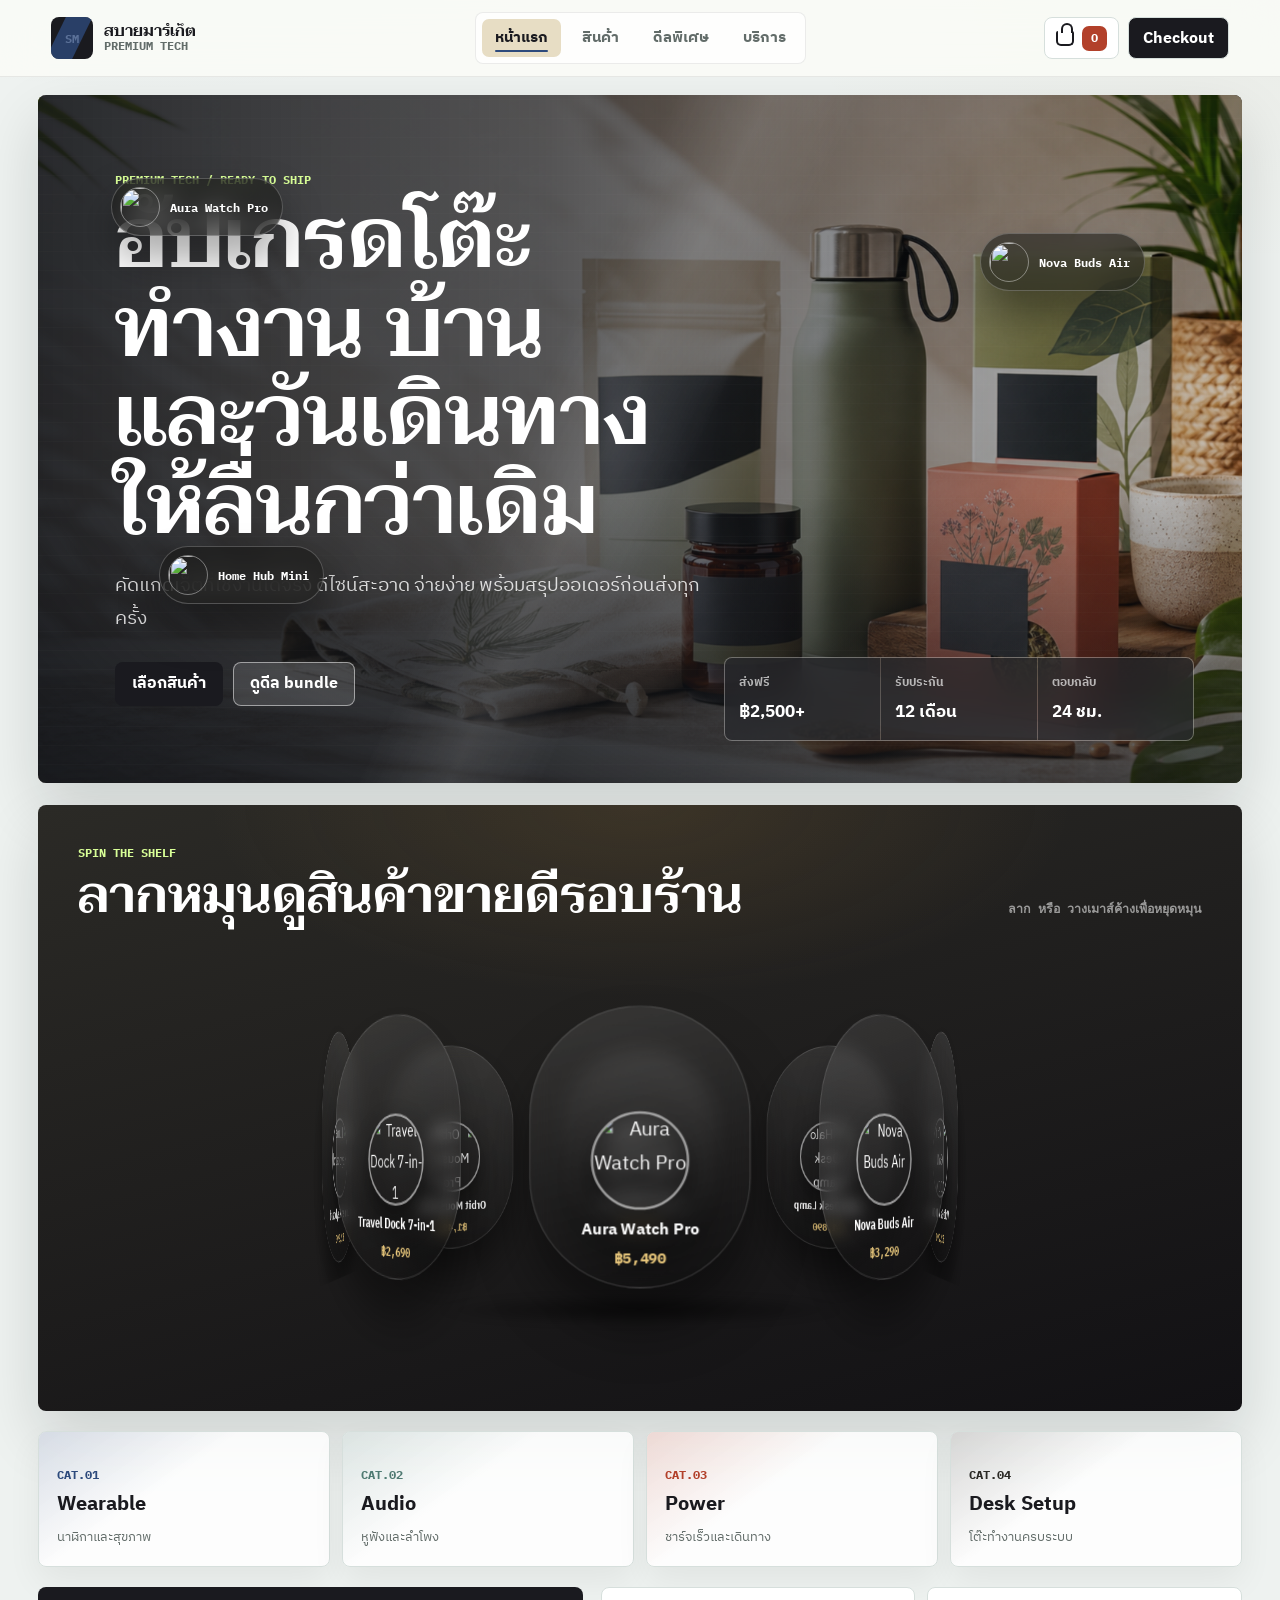
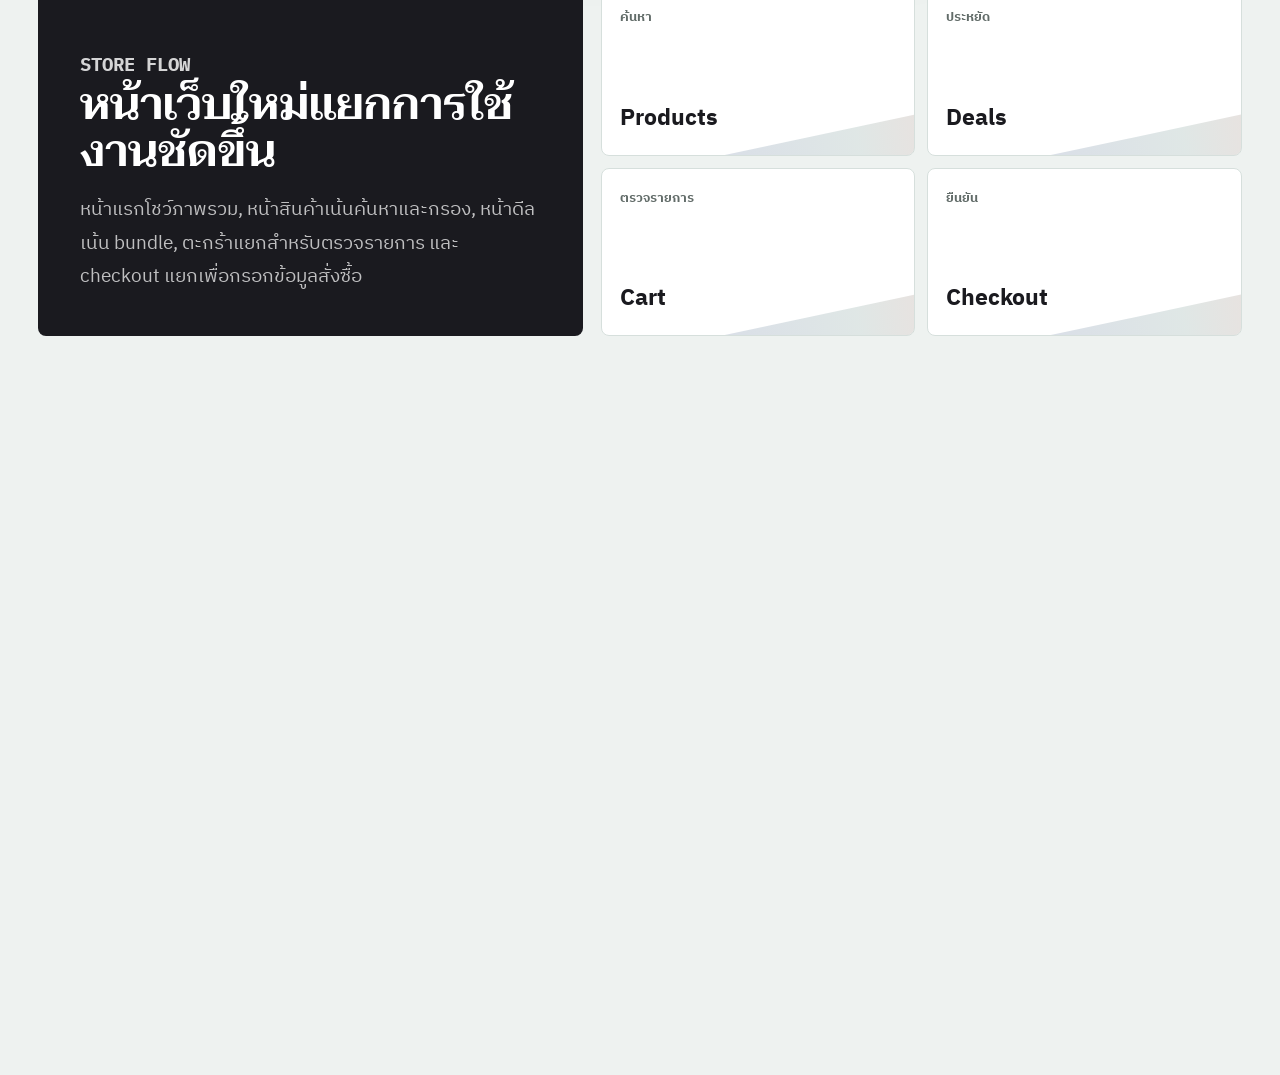
==== commit 153c8960: "new ui" ====
--- a/index.html
+++ b/index.html
@@ -55,14 +55,29 @@
     </nav>
 
     <main class="page-shell">
-      <section class="hero-scene" data-reveal>
+      <section class="hero-scene" data-reveal data-hero-stage>
         <img
           class="hero-image"
+          data-depth="8"
           src="assets/hero-products.png"
           alt="สินค้าไลฟ์สไตล์และแกดเจ็ตจัดวางบนโต๊ะ"
         />
         <div class="hero-veil" aria-hidden="true"></div>
-        <div class="hero-content">
+
+        <div class="hero-float hero-float-1" data-depth="46" aria-hidden="true">
+          <img src="https://images.pexels.com/photos/5081914/pexels-photo-5081914.jpeg?auto=compress&cs=tinysrgb&w=400" alt="" loading="lazy" />
+          <span>Aura Watch Pro</span>
+        </div>
+        <div class="hero-float hero-float-2" data-depth="65" aria-hidden="true">
+          <img src="https://images.pexels.com/photos/8380433/pexels-photo-8380433.jpeg?auto=compress&cs=tinysrgb&w=400" alt="" loading="lazy" />
+          <span>Nova Buds Air</span>
+        </div>
+        <div class="hero-float hero-float-3" data-depth="34" aria-hidden="true">
+          <img src="https://images.pexels.com/photos/1024697/pexels-photo-1024697.jpeg?auto=compress&cs=tinysrgb&w=400" alt="" loading="lazy" />
+          <span>Home Hub Mini</span>
+        </div>
+
+        <div class="hero-content" data-depth="14">
           <p class="eyebrow">Premium Tech / Ready to Ship</p>
           <h1>อัปเกรดโต๊ะทำงาน บ้าน และวันเดินทางให้ลื่นกว่าเดิม</h1>
           <p>
@@ -73,7 +88,7 @@
             <a class="secondary-link" href="deals.html">ดูดีล bundle</a>
           </div>
         </div>
-        <div class="hero-dashboard" aria-label="สถานะร้าน">
+        <div class="hero-dashboard" data-depth="20" aria-label="สถานะร้าน">
           <div>
             <span>ส่งฟรี</span>
             <strong>฿2,500+</strong>
@@ -86,6 +101,20 @@
             <span>ตอบกลับ</span>
             <strong>24 ชม.</strong>
           </div>
+        </div>
+      </section>
+
+      <section class="orbit-section" aria-label="สินค้าขายดีแบบหมุน 3 มิติ" data-reveal>
+        <div class="section-heading">
+          <div>
+            <p class="eyebrow">Spin The Shelf</p>
+            <h2>ลากหมุนดูสินค้าขายดีรอบร้าน</h2>
+          </div>
+          <p class="orbit-hint">ลาก หรือ วางเมาส์ค้างเพื่อหยุดหมุน</p>
+        </div>
+        <div class="orbit-stage" id="orbitStage">
+          <ul class="orbit-ring" id="orbitRing"></ul>
+          <div class="orbit-floor" aria-hidden="true"></div>
         </div>
       </section>
 
--- a/styles.css
+++ b/styles.css
@@ -300,6 +300,80 @@
   border-radius: var(--radius);
   background: #17161a;
   box-shadow: var(--shadow);
+  perspective: 1200px;
+}
+
+.hero-scene [data-depth] {
+  transition: transform 260ms ease-out;
+  will-change: transform;
+}
+
+.hero-float {
+  position: absolute;
+  z-index: 3;
+  display: flex;
+  align-items: center;
+  gap: 10px;
+  padding: 8px 14px 8px 8px;
+  border: 1px solid rgba(255, 255, 255, 0.22);
+  border-radius: 999px;
+  background: rgba(23, 22, 20, 0.55);
+  backdrop-filter: blur(14px);
+  box-shadow: 0 22px 40px rgba(0, 0, 0, 0.35);
+  color: #fff;
+  font-family: var(--font-mono);
+  font-size: 0.76rem;
+  font-weight: 700;
+  pointer-events: none;
+  animation: floatChip 6.5s ease-in-out infinite;
+}
+
+.hero-float img {
+  width: 40px;
+  height: 40px;
+  border-radius: 50%;
+  object-fit: cover;
+  border: 1px solid rgba(255, 255, 255, 0.4);
+}
+
+.hero-float-1 {
+  top: 12%;
+  left: 6%;
+  animation-delay: 0s;
+}
+
+.hero-float-2 {
+  top: 20%;
+  right: 8%;
+  animation-delay: 1.4s;
+}
+
+.hero-float-3 {
+  bottom: 26%;
+  left: 10%;
+  animation-delay: 2.8s;
+}
+
+@keyframes floatChip {
+  0%,
+  100% {
+    translate: 0 0;
+  }
+  50% {
+    translate: 0 -12px;
+  }
+}
+
+@media (max-width: 920px) {
+  .hero-float-3 {
+    display: none;
+  }
+}
+
+@media (max-width: 650px) {
+  .hero-float {
+    display: none;
+  }
 }
 
 .hero-scene::after {
@@ -480,6 +554,7 @@
   grid-template-columns: repeat(4, 1fr);
   gap: 12px;
   margin-top: 20px;
+  perspective: 900px;
 }
 
 .category-tile,
@@ -504,7 +579,16 @@
   gap: 6px;
   overflow: hidden;
   padding: 18px;
-  transition: transform 180ms ease, box-shadow 180ms ease;
+  transform-style: preserve-3d;
+  transition: transform 220ms ease, box-shadow 220ms ease;
+}
+
+.category-tile:nth-child(odd):hover {
+  transform: translateY(-6px) translateZ(10px) rotateX(4deg) rotateY(-3deg);
+}
+
+.category-tile:nth-child(even):hover {
+  transform: translateY(-6px) translateZ(10px) rotateX(4deg) rotateY(3deg);
 }
 
 .category-tile::before {
@@ -669,6 +753,7 @@
   display: grid;
   grid-template-columns: repeat(auto-fit, minmax(250px, 1fr));
   gap: 15px;
+  perspective: 1400px;
 }
 
 .featured-grid {
@@ -687,6 +772,9 @@
   border: 1px solid var(--line);
   border-radius: var(--radius);
   background: var(--paper);
+  transform: rotateX(var(--tilt-x, 0deg)) rotateY(var(--tilt-y, 0deg)) translateY(0) translateZ(0);
+  transform-style: preserve-3d;
+  will-change: transform;
   transition:
     transform 190ms ease,
     box-shadow 190ms ease,
@@ -695,15 +783,13 @@
 
 .product-card:hover {
   border-color: rgba(17, 19, 23, 0.18);
-  box-shadow: var(--shadow);
-  transform: translateY(-5px);
+  box-shadow: 0 30px 46px -18px rgba(23, 22, 20, 0.32);
+  transform: rotateX(var(--tilt-x, 0deg)) rotateY(var(--tilt-y, 0deg)) translateY(-6px) translateZ(14px);
 }
 
 .product-art {
   position: relative;
-  display: grid;
-  min-height: 190px;
-  place-items: center;
+  height: 190px;
   overflow: hidden;
   background:
     linear-gradient(135deg, rgba(255, 255, 255, 0.8), transparent 42%),
@@ -717,46 +803,149 @@
   content: "";
   transform: translateX(-80%);
   transition: transform 360ms ease;
+  pointer-events: none;
 }
 
 .product-card:hover .product-art::after {
   transform: translateX(80%);
 }
 
-.device {
+.product-photo {
+  position: absolute;
+  inset: 0;
+  z-index: 1;
+  width: 100%;
+  height: 100%;
+  object-fit: cover;
+  transform: translateZ(28px) scale(1.03);
+  transition: transform 320ms ease, filter 320ms ease;
+  filter: saturate(1.03);
+}
+
+.product-card:hover .product-photo {
+  transform: translateZ(46px) scale(1.09);
+}
+
+.orbit-section {
+  margin-top: 22px;
+  padding: clamp(24px, 4vw, 40px) clamp(18px, 4vw, 40px) clamp(34px, 5vw, 54px);
+  overflow: hidden;
+  border-radius: var(--radius);
+  background:
+    radial-gradient(720px 320px at 50% 0%, rgba(171, 127, 60, 0.16), transparent 60%),
+    linear-gradient(165deg, var(--graphite), #121114);
+  color: #fff;
+  box-shadow: var(--shadow);
+}
+
+.orbit-section .eyebrow {
+  color: #d8ff97;
+}
+
+.orbit-section .section-heading h2 {
+  color: #fff;
+}
+
+.orbit-hint {
+  margin: 0 0 4px;
+  color: rgba(255, 255, 255, 0.55);
+  font-family: var(--font-mono);
+  font-size: 0.78rem;
+  font-weight: 700;
+  white-space: nowrap;
+}
+
+.orbit-stage {
   position: relative;
-  z-index: 1;
-  display: grid;
-  width: 108px;
-  height: 108px;
-  place-items: center;
-  border: 1px solid rgba(255, 255, 255, 0.38);
+  display: flex;
+  height: clamp(300px, 40vw, 420px);
+  align-items: center;
+  justify-content: center;
+  perspective: 1600px;
+  cursor: grab;
+  touch-action: pan-y;
+}
+
+.orbit-stage.is-dragging {
+  cursor: grabbing;
+}
+
+.orbit-ring {
+  position: relative;
+  width: clamp(140px, 16vw, 180px);
+  height: clamp(190px, 22vw, 230px);
+  margin: 0;
+  padding: 0;
+  list-style: none;
+  transform-style: preserve-3d;
+  animation: spinOrbit 26s linear infinite;
+}
+
+@keyframes spinOrbit {
+  to {
+    transform: rotateY(360deg);
+  }
+}
+
+.orbit-item {
+  position: absolute;
+  inset: 0;
+  display: flex;
+  flex-direction: column;
+  align-items: center;
+  justify-content: flex-end;
+  gap: 8px;
+  padding: 16px 12px;
+  border: 1px solid rgba(255, 255, 255, 0.14);
+  border-radius: var(--radius);
+  background: linear-gradient(165deg, rgba(255, 255, 255, 0.1), rgba(0, 0, 0, 0.28));
+  backdrop-filter: blur(8px);
+  box-shadow: 0 30px 46px rgba(0, 0, 0, 0.4);
+  text-align: center;
+  transform: rotateY(var(--angle)) translateZ(var(--radius));
+  user-select: none;
+}
+
+.orbit-item img {
+  width: clamp(58px, 8vw, 80px);
+  height: clamp(58px, 8vw, 80px);
+  border: 2px solid rgba(255, 255, 255, 0.55);
   border-radius: 50%;
-  background: rgba(23, 22, 20, 0.85);
-  box-shadow: 0 22px 45px rgba(23, 22, 20, 0.3);
-  transform: rotate(-8deg);
-}
-
-.device::before {
-  width: 46px;
-  height: 46px;
-  border: 6px solid var(--product-light);
-  border-radius: 50%;
-  content: "";
-}
-
-.device::after {
+  object-fit: cover;
+  box-shadow: 0 14px 26px rgba(0, 0, 0, 0.4);
+  pointer-events: none;
+}
+
+.orbit-item-name {
+  font-size: 0.82rem;
+  font-weight: 800;
+  line-height: 1.25;
+}
+
+.orbit-item-price {
+  color: #e7c67b;
+  font-family: var(--font-mono);
+  font-size: 0.76rem;
+  font-weight: 700;
+}
+
+.orbit-floor {
   position: absolute;
-  top: 10px;
+  bottom: 6%;
   left: 50%;
-  width: 4px;
-  height: 16px;
-  border-radius: 2px;
-  background: var(--product-light);
-  box-shadow: 0 14px 22px rgba(23, 22, 20, 0.2);
-  content: "";
-  transform: translateX(-50%) rotate(28deg);
-  transform-origin: bottom center;
+  width: min(560px, 70%);
+  height: 44px;
+  background: radial-gradient(closest-side, rgba(0, 0, 0, 0.5), transparent 72%);
+  filter: blur(3px);
+  transform: translateX(-50%);
+  z-index: -1;
+}
+
+@media (max-width: 650px) {
+  .section-heading:has(.orbit-hint) {
+    align-items: start;
+    flex-direction: column;
+  }
 }
 
 .product-info {
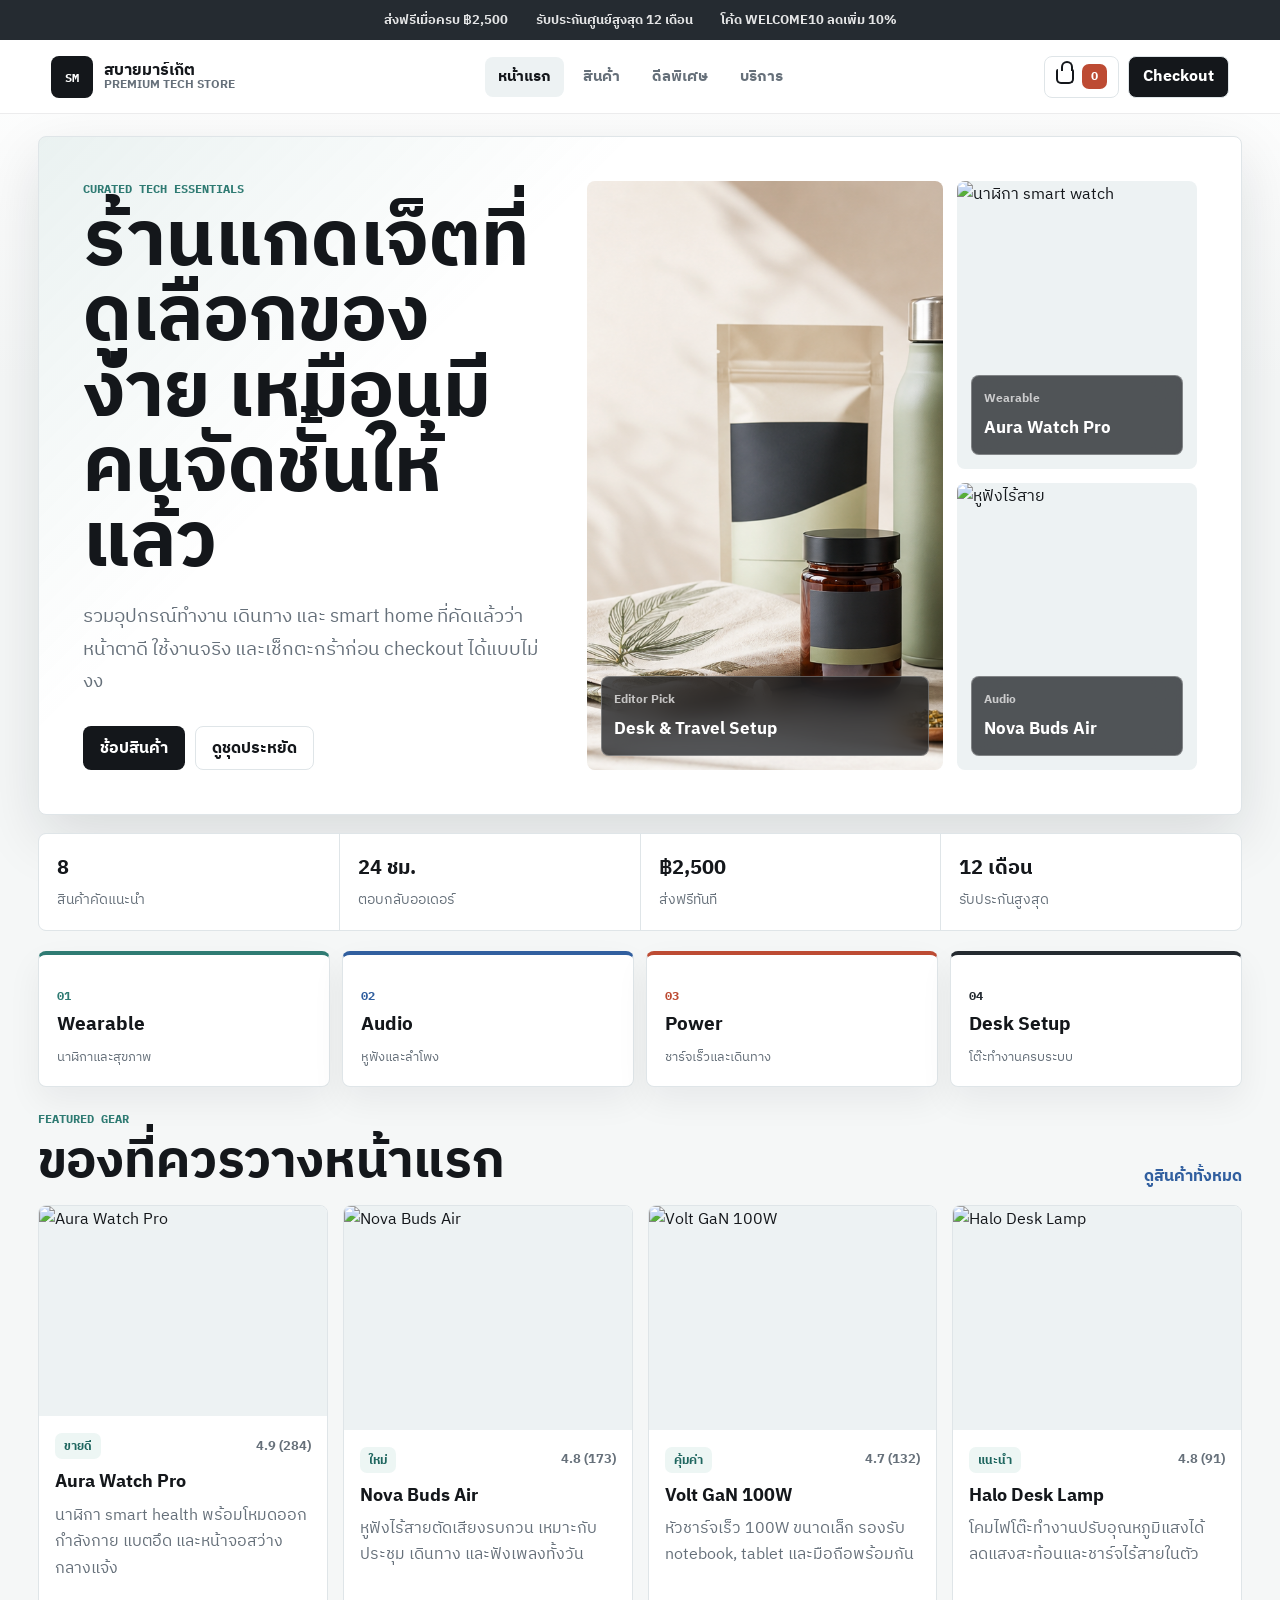
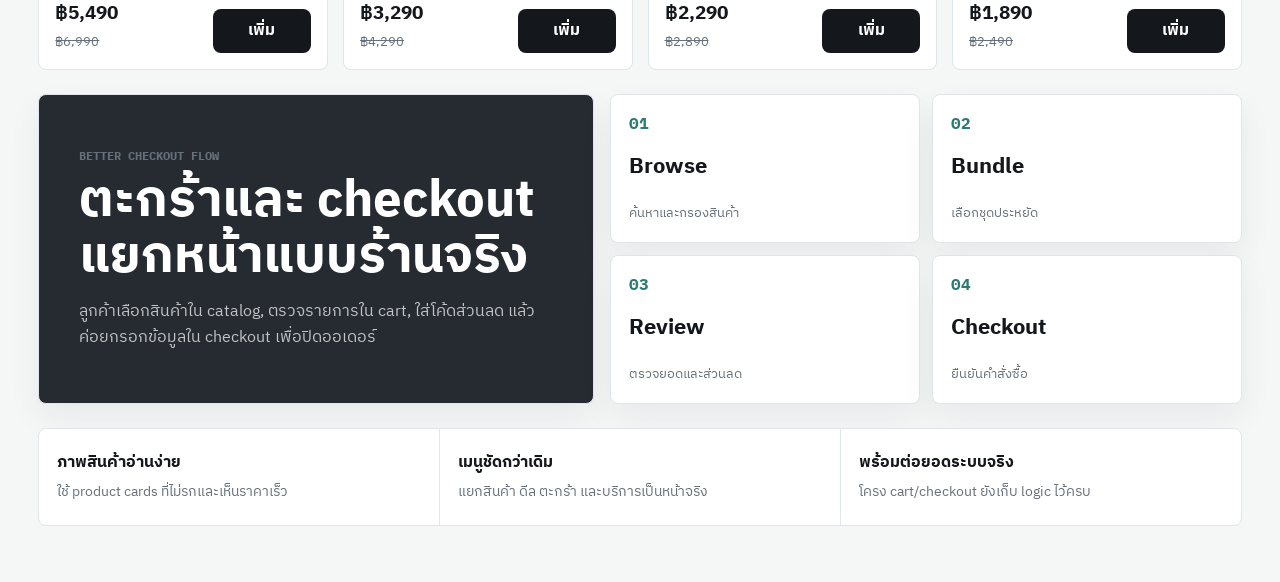
==== commit 28ca77f3: "Replace storefront template" ====
--- a/index.html
+++ b/index.html
@@ -12,17 +12,23 @@
     <link rel="preconnect" href="https://fonts.gstatic.com" crossorigin />
     <link
       rel="stylesheet"
-      href="https://fonts.googleapis.com/css2?family=Taviraj:ital,wght@0,400;0,500;0,600;0,700;1,500&family=IBM+Plex+Sans+Thai:wght@400;500;600;700&family=IBM+Plex+Mono:wght@500;600&display=swap"
+      href="https://fonts.googleapis.com/css2?family=IBM+Plex+Sans+Thai:wght@400;500;600;700&family=IBM+Plex+Mono:wght@500;600&display=swap"
     />
     <link rel="stylesheet" href="styles.css" />
   </head>
   <body data-page="home">
+    <div class="announcement">
+      <span>ส่งฟรีเมื่อครบ ฿2,500</span>
+      <span>รับประกันศูนย์สูงสุด 12 เดือน</span>
+      <span>โค้ด WELCOME10 ลดเพิ่ม 10%</span>
+    </div>
+
     <header class="site-header">
       <a class="brand" href="index.html" aria-label="สบายมาร์เก็ต">
         <span class="brand-mark" aria-hidden="true">SM</span>
         <span class="brand-copy">
           <strong>สบายมาร์เก็ต</strong>
-          <small>Premium Tech</small>
+          <small>Premium Tech Store</small>
         </span>
       </a>
 
@@ -55,67 +61,56 @@
     </nav>
 
     <main class="page-shell">
-      <section class="hero-scene" data-reveal data-hero-stage>
-        <img
-          class="hero-image"
-          data-depth="8"
-          src="assets/hero-products.png"
-          alt="สินค้าไลฟ์สไตล์และแกดเจ็ตจัดวางบนโต๊ะ"
-        />
-        <div class="hero-veil" aria-hidden="true"></div>
-
-        <div class="hero-float hero-float-1" data-depth="46" aria-hidden="true">
-          <img src="https://images.pexels.com/photos/5081914/pexels-photo-5081914.jpeg?auto=compress&cs=tinysrgb&w=400" alt="" loading="lazy" />
-          <span>Aura Watch Pro</span>
-        </div>
-        <div class="hero-float hero-float-2" data-depth="65" aria-hidden="true">
-          <img src="https://images.pexels.com/photos/8380433/pexels-photo-8380433.jpeg?auto=compress&cs=tinysrgb&w=400" alt="" loading="lazy" />
-          <span>Nova Buds Air</span>
-        </div>
-        <div class="hero-float hero-float-3" data-depth="34" aria-hidden="true">
-          <img src="https://images.pexels.com/photos/1024697/pexels-photo-1024697.jpeg?auto=compress&cs=tinysrgb&w=400" alt="" loading="lazy" />
-          <span>Home Hub Mini</span>
+      <section class="hero-storefront" data-reveal>
+        <div class="hero-copy">
+          <p class="eyebrow">Curated Tech Essentials</p>
+          <h1>ร้านแกดเจ็ตที่ดูเลือกของง่าย เหมือนมีคนจัดชั้นให้แล้ว</h1>
+          <p>
+            รวมอุปกรณ์ทำงาน เดินทาง และ smart home ที่คัดแล้วว่าหน้าตาดี ใช้งานจริง
+            และเช็กตะกร้าก่อน checkout ได้แบบไม่งง
+          </p>
+          <div class="hero-actions">
+            <a class="primary-link" href="products.html">ช้อปสินค้า</a>
+            <a class="secondary-link" href="deals.html">ดูชุดประหยัด</a>
+          </div>
         </div>
 
-        <div class="hero-content" data-depth="14">
-          <p class="eyebrow">Premium Tech / Ready to Ship</p>
-          <h1>อัปเกรดโต๊ะทำงาน บ้าน และวันเดินทางให้ลื่นกว่าเดิม</h1>
-          <p>
-            คัดแกดเจ็ตที่ใช้งานได้จริง ดีไซน์สะอาด จ่ายง่าย พร้อมสรุปออเดอร์ก่อนส่งทุกครั้ง
-          </p>
-          <div class="hero-actions">
-            <a class="primary-link" href="products.html">เลือกสินค้า</a>
-            <a class="secondary-link" href="deals.html">ดูดีล bundle</a>
-          </div>
-        </div>
-        <div class="hero-dashboard" data-depth="20" aria-label="สถานะร้าน">
-          <div>
-            <span>ส่งฟรี</span>
-            <strong>฿2,500+</strong>
-          </div>
-          <div>
-            <span>รับประกัน</span>
-            <strong>12 เดือน</strong>
-          </div>
-          <div>
-            <span>ตอบกลับ</span>
-            <strong>24 ชม.</strong>
-          </div>
+        <div class="hero-gallery" aria-label="สินค้าแนะนำ">
+          <article class="hero-product hero-product-large">
+            <img src="assets/hero-products.png" alt="ชุดสินค้าแกดเจ็ตจัดวางในสตูดิโอ" />
+            <div>
+              <span>Editor Pick</span>
+              <strong>Desk & Travel Setup</strong>
+            </div>
+          </article>
+          <article class="hero-product">
+            <img
+              src="https://images.pexels.com/photos/5081914/pexels-photo-5081914.jpeg?auto=compress&cs=tinysrgb&w=600"
+              alt="นาฬิกา smart watch"
+            />
+            <div>
+              <span>Wearable</span>
+              <strong>Aura Watch Pro</strong>
+            </div>
+          </article>
+          <article class="hero-product">
+            <img
+              src="https://images.pexels.com/photos/8380433/pexels-photo-8380433.jpeg?auto=compress&cs=tinysrgb&w=600"
+              alt="หูฟังไร้สาย"
+            />
+            <div>
+              <span>Audio</span>
+              <strong>Nova Buds Air</strong>
+            </div>
+          </article>
         </div>
       </section>
 
-      <section class="orbit-section" aria-label="สินค้าขายดีแบบหมุน 3 มิติ" data-reveal>
-        <div class="section-heading">
-          <div>
-            <p class="eyebrow">Spin The Shelf</p>
-            <h2>ลากหมุนดูสินค้าขายดีรอบร้าน</h2>
-          </div>
-          <p class="orbit-hint">ลาก หรือ วางเมาส์ค้างเพื่อหยุดหมุน</p>
-        </div>
-        <div class="orbit-stage" id="orbitStage">
-          <ul class="orbit-ring" id="orbitRing"></ul>
-          <div class="orbit-floor" aria-hidden="true"></div>
-        </div>
+      <section class="trust-row" aria-label="ความน่าเชื่อถือร้าน" data-reveal>
+        <div><strong>8</strong><span>สินค้าคัดแนะนำ</span></div>
+        <div><strong>24 ชม.</strong><span>ตอบกลับออเดอร์</span></div>
+        <div><strong>฿2,500</strong><span>ส่งฟรีทันที</span></div>
+        <div><strong>12 เดือน</strong><span>รับประกันสูงสุด</span></div>
       </section>
 
       <section class="category-band" aria-label="หมวดสินค้า" data-reveal>
@@ -141,46 +136,46 @@
         </a>
       </section>
 
-      <section class="section-split" data-reveal>
-        <div class="showcase-copy">
-          <p class="eyebrow">Store Flow</p>
-          <h2>หน้าเว็บใหม่แยกการใช้งานชัดขึ้น</h2>
-          <p>
-            หน้าแรกโชว์ภาพรวม, หน้าสินค้าเน้นค้นหาและกรอง, หน้าดีลเน้น bundle,
-            ตะกร้าแยกสำหรับตรวจรายการ และ checkout แยกเพื่อกรอกข้อมูลสั่งซื้อ
-          </p>
-        </div>
-        <div class="flow-grid" aria-label="ขั้นตอนร้านค้า">
-          <a href="products.html"><span>ค้นหา</span><strong>Products</strong></a>
-          <a href="deals.html"><span>ประหยัด</span><strong>Deals</strong></a>
-          <a href="cart.html"><span>ตรวจรายการ</span><strong>Cart</strong></a>
-          <a href="checkout.html"><span>ยืนยัน</span><strong>Checkout</strong></a>
-        </div>
-      </section>
-
       <section class="product-section" data-reveal>
         <div class="section-heading">
           <div>
             <p class="eyebrow">Featured Gear</p>
-            <h2>สินค้าที่กำลังมาแรง</h2>
+            <h2>ของที่ควรวางหน้าแรก</h2>
           </div>
-          <a class="text-link" href="products.html">ดูทั้งหมด</a>
+          <a class="text-link" href="products.html">ดูสินค้าทั้งหมด</a>
         </div>
         <div class="product-grid featured-grid" id="featuredGrid" aria-live="polite"></div>
       </section>
 
+      <section class="editorial-split" data-reveal>
+        <div class="editorial-panel">
+          <p class="eyebrow">Better Checkout Flow</p>
+          <h2>ตะกร้าและ checkout แยกหน้าแบบร้านจริง</h2>
+          <p>
+            ลูกค้าเลือกสินค้าใน catalog, ตรวจรายการใน cart, ใส่โค้ดส่วนลด
+            แล้วค่อยกรอกข้อมูลใน checkout เพื่อปิดออเดอร์
+          </p>
+        </div>
+        <div class="flow-grid" aria-label="ขั้นตอนร้านค้า">
+          <a href="products.html"><span>01</span><strong>Browse</strong><small>ค้นหาและกรองสินค้า</small></a>
+          <a href="deals.html"><span>02</span><strong>Bundle</strong><small>เลือกชุดประหยัด</small></a>
+          <a href="cart.html"><span>03</span><strong>Review</strong><small>ตรวจยอดและส่วนลด</small></a>
+          <a href="checkout.html"><span>04</span><strong>Checkout</strong><small>ยืนยันคำสั่งซื้อ</small></a>
+        </div>
+      </section>
+
       <section class="service-strip" aria-label="จุดเด่นบริการ" data-reveal>
         <div>
-          <strong>ตรวจสินค้าเป็นรอบ</strong>
-          <span>แพ็กก่อนส่งทุกวันทำการ</span>
+          <strong>ภาพสินค้าอ่านง่าย</strong>
+          <span>ใช้ product cards ที่ไม่รกและเห็นราคาเร็ว</span>
         </div>
         <div>
-          <strong>อัปเดตสต็อกทันที</strong>
-          <span>เห็นสถานะพร้อมส่งในหน้าสินค้า</span>
+          <strong>เมนูชัดกว่าเดิม</strong>
+          <span>แยกสินค้า ดีล ตะกร้า และบริการเป็นหน้าจริง</span>
         </div>
         <div>
-          <strong>ดูแลหลังซื้อ</strong>
-          <span>รับประกันและช่วยเคลมตามเงื่อนไข</span>
+          <strong>พร้อมต่อยอดระบบจริง</strong>
+          <span>โครง cart/checkout ยังเก็บ logic ไว้ครบ</span>
         </div>
       </section>
     </main>
--- a/styles.css
+++ b/styles.css
@@ -1,24 +1,21 @@
 :root {
   color-scheme: light;
-  --ink: #1a1a1f;
-  --muted: #626c69;
-  --line: #d6dfdc;
+  --ink: #14171b;
+  --muted: #66707a;
+  --line: #dfe5e8;
   --paper: #ffffff;
-  --soft: #eef2f0;
-  --soft-2: #dfe8e4;
-  --graphite: #2b2a26;
-  --lime: #2d4a7c;
-  --cyan: #4f7a72;
-  --ember: #b2402a;
-  --violet: #6c5a86;
-  --gold: #ab7f3c;
-  --font-display: "Taviraj", "Segoe UI", serif;
+  --soft: #f5f7f7;
+  --soft-2: #edf2f3;
+  --graphite: #252b31;
+  --teal: #2f7b73;
+  --blue: #315f9f;
+  --ember: #bd4b33;
+  --gold: #b3873f;
+  --violet: #6e5ca8;
+  --radius: 8px;
+  --shadow: 0 22px 60px rgba(19, 24, 30, 0.12);
   --font-body: "IBM Plex Sans Thai", "Segoe UI", Tahoma, Arial, sans-serif;
   --font-mono: "IBM Plex Mono", "Segoe UI", monospace;
-  --radius: 8px;
-  --radius-control: 8px;
-  --radius-key: 7px;
-  --shadow: 0 26px 60px rgba(14, 20, 24, 0.14);
 }
 
 * {
@@ -33,8 +30,7 @@
   margin: 0;
   min-width: 320px;
   background:
-    radial-gradient(1100px 520px at 12% -8%, rgba(45, 74, 124, 0.06), transparent 60%),
-    radial-gradient(900px 480px at 100% 0%, rgba(171, 127, 60, 0.05), transparent 55%),
+    linear-gradient(180deg, #ffffff 0, var(--soft) 380px),
     var(--soft);
   color: var(--ink);
   font-family: var(--font-body);
@@ -64,23 +60,30 @@
 
 h1,
 h2,
-h3,
-.brand-copy strong {
-  font-family: var(--font-display);
-  font-weight: 600;
+h3 {
+  margin: 0;
   letter-spacing: 0;
 }
 
-.eyebrow,
-.brand-copy small,
-.brand-mark,
-.category-tile span {
-  font-family: var(--font-mono);
+p {
+  margin: 0;
 }
 
 :focus-visible {
-  outline: 2px solid var(--lime);
+  outline: 2px solid var(--blue);
   outline-offset: 2px;
+}
+
+.announcement {
+  display: flex;
+  justify-content: center;
+  gap: 28px;
+  min-height: 38px;
+  padding: 9px 16px;
+  background: var(--graphite);
+  color: rgba(255, 255, 255, 0.88);
+  font-size: 0.82rem;
+  font-weight: 700;
 }
 
 .site-header {
@@ -88,14 +91,14 @@
   top: 0;
   z-index: 50;
   display: grid;
-  grid-template-columns: minmax(210px, 1fr) auto minmax(230px, 1fr);
+  grid-template-columns: minmax(220px, 1fr) auto minmax(220px, 1fr);
   align-items: center;
   gap: 18px;
-  min-height: 76px;
+  min-height: 74px;
   padding: 12px clamp(16px, 4vw, 56px);
-  border-bottom: 1px solid rgba(17, 19, 23, 0.08);
-  background: rgba(250, 251, 247, 0.9);
-  backdrop-filter: blur(20px);
+  border-bottom: 1px solid rgba(20, 23, 27, 0.08);
+  background: rgba(255, 255, 255, 0.9);
+  backdrop-filter: blur(18px);
 }
 
 .brand {
@@ -106,38 +109,28 @@
 }
 
 .brand-mark {
-  position: relative;
   display: grid;
   width: 42px;
   height: 42px;
   place-items: center;
-  overflow: hidden;
-  border-radius: var(--radius-control);
+  border-radius: var(--radius);
   background: var(--ink);
   color: #fff;
+  font-family: var(--font-mono);
   font-size: 0.78rem;
-  font-weight: 900;
-}
-
-.brand-mark::after {
-  position: absolute;
-  inset: -45% 28% auto auto;
-  width: 24px;
-  height: 80px;
-  background: rgba(45, 74, 124, 0.78);
-  content: "";
-  transform: rotate(26deg);
+  font-weight: 700;
 }
 
 .brand-copy {
   display: grid;
   min-width: 0;
-  line-height: 1.1;
+  line-height: 1.08;
 }
 
 .brand-copy strong {
   overflow: hidden;
   font-size: 1rem;
+  font-weight: 800;
   text-overflow: ellipsis;
   white-space: nowrap;
 }
@@ -153,42 +146,26 @@
   display: inline-flex;
   align-items: center;
   justify-content: center;
-  gap: 8px;
-  padding: 6px;
-  border: 1px solid rgba(17, 19, 23, 0.08);
-  border-radius: var(--radius-control);
-  background: rgba(255, 255, 255, 0.72);
+  gap: 6px;
 }
 
 .nav-link {
-  position: relative;
   display: inline-flex;
   align-items: center;
-  min-height: 38px;
+  min-height: 40px;
   padding: 0 13px;
-  border-radius: var(--radius-key);
-  color: var(--muted);
-  font-size: 0.92rem;
+  border-radius: var(--radius);
+  color: var(--muted);
+  font-size: 0.93rem;
   font-weight: 800;
   white-space: nowrap;
-  transition: color 180ms ease, background 180ms ease;
+  transition: color 160ms ease, background 160ms ease;
 }
 
 .nav-link:hover,
 .nav-link.is-active {
-  background: #e7ddc4;
+  background: var(--soft-2);
   color: var(--ink);
-}
-
-.nav-link.is-active::after {
-  position: absolute;
-  left: 13px;
-  right: 13px;
-  bottom: 5px;
-  height: 2px;
-  border-radius: 2px;
-  background: var(--lime);
-  content: "";
 }
 
 .header-actions {
@@ -206,7 +183,7 @@
   justify-content: center;
   min-height: 42px;
   border: 1px solid var(--line);
-  border-radius: var(--radius-control);
+  border-radius: var(--radius);
   background: #fff;
   color: var(--ink);
   cursor: pointer;
@@ -214,7 +191,7 @@
 
 .cart-chip {
   gap: 8px;
-  min-width: 70px;
+  min-width: 72px;
   padding: 0 11px;
 }
 
@@ -223,7 +200,7 @@
   min-width: 25px;
   height: 25px;
   place-items: center;
-  border-radius: var(--radius-key);
+  border-radius: 7px;
   background: var(--ember);
   color: #fff;
   font-size: 0.78rem;
@@ -273,195 +250,77 @@
 
 .mobile-nav {
   position: fixed;
-  inset: 76px 12px auto;
+  inset: 112px 12px auto;
   z-index: 45;
   display: none;
   padding: 10px;
   border: 1px solid var(--line);
   border-radius: var(--radius);
-  background: rgba(255, 255, 255, 0.96);
+  background: rgba(255, 255, 255, 0.97);
   box-shadow: var(--shadow);
 }
 
 .page-shell {
-  width: min(1460px, 100%);
+  width: min(1440px, 100%);
   margin: 0 auto;
-  padding: 18px clamp(14px, 3vw, 44px) 56px;
+  padding: 22px clamp(14px, 3vw, 44px) 56px;
 }
 
 .content-page {
-  padding-top: 28px;
-}
-
-.hero-scene {
-  position: relative;
-  min-height: clamp(520px, 70vh, 720px);
-  overflow: hidden;
-  border-radius: var(--radius);
-  background: #17161a;
+  padding-top: 30px;
+}
+
+.eyebrow {
+  margin: 0 0 9px;
+  color: var(--teal);
+  font-family: var(--font-mono);
+  font-size: 0.73rem;
+  font-weight: 700;
+  letter-spacing: 0;
+  text-transform: uppercase;
+}
+
+.hero-storefront {
+  display: grid;
+  grid-template-columns: minmax(0, 0.86fr) minmax(470px, 1.14fr);
+  gap: clamp(20px, 4vw, 44px);
+  align-items: stretch;
+  min-height: 620px;
+  padding: clamp(22px, 4vw, 44px);
+  border: 1px solid var(--line);
+  border-radius: var(--radius);
+  background:
+    linear-gradient(135deg, rgba(47, 123, 115, 0.1), transparent 32%),
+    #fff;
   box-shadow: var(--shadow);
-  perspective: 1200px;
-}
-
-.hero-scene [data-depth] {
-  transition: transform 260ms ease-out;
-  will-change: transform;
-}
-
-.hero-float {
-  position: absolute;
-  z-index: 3;
+}
+
+.hero-copy {
   display: flex;
-  align-items: center;
-  gap: 10px;
-  padding: 8px 14px 8px 8px;
-  border: 1px solid rgba(255, 255, 255, 0.22);
-  border-radius: 999px;
-  background: rgba(23, 22, 20, 0.55);
-  backdrop-filter: blur(14px);
-  box-shadow: 0 22px 40px rgba(0, 0, 0, 0.35);
-  color: #fff;
-  font-family: var(--font-mono);
-  font-size: 0.76rem;
-  font-weight: 700;
-  pointer-events: none;
-  animation: floatChip 6.5s ease-in-out infinite;
-}
-
-.hero-float img {
-  width: 40px;
-  height: 40px;
-  border-radius: 50%;
-  object-fit: cover;
-  border: 1px solid rgba(255, 255, 255, 0.4);
-}
-
-.hero-float-1 {
-  top: 12%;
-  left: 6%;
-  animation-delay: 0s;
-}
-
-.hero-float-2 {
-  top: 20%;
-  right: 8%;
-  animation-delay: 1.4s;
-}
-
-.hero-float-3 {
-  bottom: 26%;
-  left: 10%;
-  animation-delay: 2.8s;
-}
-
-@keyframes floatChip {
-  0%,
-  100% {
-    translate: 0 0;
-  }
-  50% {
-    translate: 0 -12px;
-  }
-}
-
-@media (max-width: 920px) {
-  .hero-float-3 {
-    display: none;
-  }
-}
-
-@media (max-width: 650px) {
-  .hero-float {
-    display: none;
-  }
-}
-
-.hero-scene::after {
-  position: absolute;
-  inset: 0;
-  background:
-    linear-gradient(115deg, transparent 0 42%, rgba(255, 255, 255, 0.18) 48%, transparent 54%),
-    repeating-linear-gradient(0deg, transparent 0 18px, rgba(255, 255, 255, 0.035) 19px);
-  content: "";
-  mix-blend-mode: screen;
-  opacity: 0.55;
-  animation: scanPass 8s linear infinite;
-}
-
-.hero-image,
-.hero-veil {
-  position: absolute;
-  inset: 0;
-  width: 100%;
-  height: 100%;
-}
-
-.hero-image {
-  object-fit: cover;
-  transform: scale(1.02);
-}
-
-.hero-veil {
-  background:
-    linear-gradient(90deg, rgba(17, 19, 23, 0.9) 0%, rgba(17, 19, 23, 0.7) 42%, rgba(17, 19, 23, 0.2) 100%),
-    linear-gradient(0deg, rgba(17, 19, 23, 0.62), transparent 42%);
-}
-
-.hero-content {
-  position: relative;
-  z-index: 2;
-  display: flex;
-  min-height: inherit;
-  width: min(740px, 100%);
   flex-direction: column;
   justify-content: center;
-  padding: clamp(30px, 6vw, 78px);
-  color: #fff;
-}
-
-.eyebrow {
-  margin: 0 0 9px;
-  color: #47705d;
-  font-size: 0.73rem;
-  font-weight: 900;
-  letter-spacing: 0;
-  text-transform: uppercase;
-}
-
-.hero-content .eyebrow,
-.deal-hero .eyebrow {
-  color: #d8ff97;
-}
-
-.hero-content h1,
-.page-hero h1,
-.section-heading h2,
-.showcase-copy h2 {
-  margin: 0;
-  line-height: 1.05;
-}
-
-.hero-content h1 {
-  max-width: 820px;
-  font-size: clamp(2.45rem, 6.6vw, 6.1rem);
-}
-
-.hero-content p:not(.eyebrow),
-.page-hero p,
-.showcase-copy p,
-.promo-panel p {
-  max-width: 640px;
-  margin: 18px 0 0;
-  color: rgba(255, 255, 255, 0.82);
-  font-size: clamp(1rem, 1.5vw, 1.2rem);
-  line-height: 1.75;
+  min-width: 0;
+}
+
+.hero-copy h1 {
+  max-width: 760px;
+  font-size: clamp(2.45rem, 6vw, 5.9rem);
+  line-height: 0.98;
+}
+
+.hero-copy p:not(.eyebrow) {
+  max-width: 610px;
+  margin-top: 20px;
+  color: var(--muted);
+  font-size: clamp(1rem, 1.45vw, 1.18rem);
+  line-height: 1.74;
 }
 
 .hero-actions {
   display: flex;
   flex-wrap: wrap;
   gap: 10px;
-  margin-top: 26px;
+  margin-top: 28px;
 }
 
 .primary-link,
@@ -476,14 +335,10 @@
   min-height: 44px;
   padding: 0 16px;
   border: 1px solid transparent;
-  border-radius: var(--radius-control);
+  border-radius: var(--radius);
   font-weight: 900;
   cursor: pointer;
-  transition:
-    transform 180ms ease,
-    border-color 180ms ease,
-    background 180ms ease,
-    box-shadow 180ms ease;
+  transition: transform 160ms ease, border-color 160ms ease, background 160ms ease;
 }
 
 .primary-link,
@@ -499,54 +354,100 @@
 .promo-row button:hover,
 .add-button:hover {
   transform: translateY(-2px);
-  box-shadow: 0 14px 28px rgba(17, 19, 23, 0.18);
 }
 
 .secondary-link,
-.ghost-button {
-  border-color: rgba(255, 255, 255, 0.5);
-  background: rgba(255, 255, 255, 0.12);
-  color: #fff;
-}
-
 .ghost-button {
   border-color: var(--line);
   background: #fff;
   color: var(--ink);
 }
 
-.hero-dashboard {
+.hero-gallery {
+  display: grid;
+  grid-template-columns: minmax(0, 1.1fr) minmax(170px, 0.74fr);
+  grid-template-rows: 1fr 1fr;
+  gap: 14px;
+  min-height: 520px;
+}
+
+.hero-product {
+  position: relative;
+  min-height: 0;
+  overflow: hidden;
+  border-radius: var(--radius);
+  background: var(--soft-2);
+}
+
+.hero-product-large {
+  grid-row: 1 / 3;
+}
+
+.hero-product img {
+  width: 100%;
+  height: 100%;
+  object-fit: cover;
+  transition: transform 420ms ease;
+}
+
+.hero-product:hover img {
+  transform: scale(1.04);
+}
+
+.hero-product div {
   position: absolute;
-  right: clamp(18px, 4vw, 48px);
-  bottom: clamp(18px, 4vw, 42px);
-  z-index: 3;
-  display: grid;
-  grid-template-columns: repeat(3, minmax(104px, 1fr));
+  left: 14px;
+  right: 14px;
+  bottom: 14px;
+  display: grid;
+  gap: 5px;
+  padding: 12px;
+  border: 1px solid rgba(255, 255, 255, 0.28);
+  border-radius: var(--radius);
+  background: rgba(20, 23, 27, 0.72);
+  color: #fff;
+  backdrop-filter: blur(14px);
+}
+
+.hero-product span {
+  color: rgba(255, 255, 255, 0.7);
+  font-size: 0.78rem;
+  font-weight: 800;
+}
+
+.hero-product strong {
+  font-size: 1.05rem;
+}
+
+.trust-row {
+  display: grid;
+  grid-template-columns: repeat(4, 1fr);
   gap: 1px;
   overflow: hidden;
-  width: min(470px, calc(100% - 36px));
-  border: 1px solid rgba(255, 255, 255, 0.18);
-  border-radius: var(--radius);
-  background: rgba(255, 255, 255, 0.18);
-  backdrop-filter: blur(18px);
-}
-
-.hero-dashboard div {
-  display: grid;
-  gap: 5px;
-  padding: 14px;
-  background: rgba(17, 19, 23, 0.62);
-  color: #fff;
-}
-
-.hero-dashboard span {
-  color: rgba(255, 255, 255, 0.66);
-  font-size: 0.78rem;
-  font-weight: 800;
-}
-
-.hero-dashboard strong {
-  font-size: 1.06rem;
+  margin-top: 18px;
+  border: 1px solid var(--line);
+  border-radius: var(--radius);
+  background: var(--line);
+}
+
+.trust-row div,
+.service-strip div {
+  display: grid;
+  gap: 4px;
+  min-height: 96px;
+  align-content: center;
+  padding: 18px;
+  background: #fff;
+}
+
+.trust-row strong {
+  font-size: 1.22rem;
+}
+
+.trust-row span,
+.service-strip span {
+  color: var(--muted);
+  font-size: 0.9rem;
 }
 
 .category-band {
@@ -554,49 +455,33 @@
   grid-template-columns: repeat(4, 1fr);
   gap: 12px;
   margin-top: 20px;
-  perspective: 900px;
 }
 
 .category-tile,
-.support-card,
-.faq-grid article,
 .cart-list-card,
 .summary-card,
 .timeline-panel,
 .promo-panel,
-.shop-console {
+.shop-console,
+.support-card,
+.faq-grid article,
+.deal-card,
+.editorial-panel,
+.flow-grid a {
   border: 1px solid var(--line);
   border-radius: var(--radius);
-  background: rgba(255, 255, 255, 0.84);
-  box-shadow: 0 14px 34px rgba(17, 19, 23, 0.06);
+  background: #fff;
+  box-shadow: 0 14px 34px rgba(19, 24, 30, 0.06);
 }
 
 .category-tile {
-  position: relative;
   display: grid;
   min-height: 136px;
   align-content: end;
   gap: 6px;
-  overflow: hidden;
   padding: 18px;
-  transform-style: preserve-3d;
-  transition: transform 220ms ease, box-shadow 220ms ease;
-}
-
-.category-tile:nth-child(odd):hover {
-  transform: translateY(-6px) translateZ(10px) rotateX(4deg) rotateY(-3deg);
-}
-
-.category-tile:nth-child(even):hover {
-  transform: translateY(-6px) translateZ(10px) rotateX(4deg) rotateY(3deg);
-}
-
-.category-tile::before {
-  position: absolute;
-  inset: 0;
-  background: linear-gradient(145deg, var(--tile-accent), transparent 42%);
-  content: "";
-  opacity: 0.18;
+  border-top: 4px solid var(--tile-accent, var(--teal));
+  transition: transform 160ms ease, box-shadow 160ms ease;
 }
 
 .category-tile:hover {
@@ -606,34 +491,29 @@
 
 .category-tile span,
 .support-card span {
-  color: var(--tile-accent, var(--lime));
-  font-size: 0.72rem;
+  color: var(--tile-accent, var(--teal));
+  font-family: var(--font-mono);
+  font-size: 0.75rem;
   font-weight: 700;
   letter-spacing: 0;
 }
 
-.category-tile span::before {
-  content: "CAT.";
-}
-
 .category-tile strong {
-  position: relative;
-  font-size: 1.22rem;
+  font-size: 1.18rem;
 }
 
 .category-tile small {
-  position: relative;
   color: var(--muted);
 }
 
 .tone-lime,
 .accent-lime {
-  --tile-accent: var(--lime);
+  --tile-accent: var(--teal);
 }
 
 .tone-cyan,
 .accent-cyan {
-  --tile-accent: var(--cyan);
+  --tile-accent: var(--blue);
 }
 
 .tone-ember,
@@ -643,75 +523,6 @@
 
 .tone-graphite {
   --tile-accent: var(--graphite);
-}
-
-.section-split {
-  display: grid;
-  grid-template-columns: minmax(0, 0.85fr) minmax(380px, 1fr);
-  gap: 18px;
-  align-items: stretch;
-  margin-top: 20px;
-}
-
-.showcase-copy {
-  display: grid;
-  align-content: center;
-  min-height: 300px;
-  padding: clamp(24px, 4vw, 42px);
-  border-radius: var(--radius);
-  background: var(--ink);
-  color: #fff;
-}
-
-.showcase-copy p:not(.eyebrow) {
-  color: rgba(255, 255, 255, 0.72);
-}
-
-.showcase-copy h2 {
-  font-size: clamp(1.7rem, 3.5vw, 3.3rem);
-}
-
-.flow-grid {
-  display: grid;
-  grid-template-columns: repeat(2, 1fr);
-  gap: 12px;
-}
-
-.flow-grid a {
-  position: relative;
-  display: grid;
-  min-height: 144px;
-  align-content: space-between;
-  overflow: hidden;
-  padding: 18px;
-  border: 1px solid var(--line);
-  border-radius: var(--radius);
-  background: #fff;
-}
-
-.flow-grid a::after {
-  position: absolute;
-  inset: auto -30% -55% 40%;
-  height: 120px;
-  background: linear-gradient(90deg, var(--lime), var(--cyan), var(--ember));
-  content: "";
-  opacity: 0.18;
-  transform: rotate(-12deg);
-  transition: transform 180ms ease;
-}
-
-.flow-grid a:hover::after {
-  transform: rotate(-6deg) translateY(-12px);
-}
-
-.flow-grid span {
-  color: var(--muted);
-  font-size: 0.82rem;
-  font-weight: 800;
-}
-
-.flow-grid strong {
-  font-size: 1.42rem;
 }
 
 .product-section,
@@ -722,8 +533,9 @@
 .promo-panel,
 .deal-grid,
 .cart-page-grid,
-.checkout-layout {
-  margin-top: 22px;
+.checkout-layout,
+.editorial-split {
+  margin-top: 24px;
 }
 
 .section-heading,
@@ -736,12 +548,14 @@
 }
 
 .section-heading h2,
-.page-hero h1 {
-  font-size: clamp(1.65rem, 4vw, 3.8rem);
+.page-hero h1,
+.editorial-panel h2 {
+  font-size: clamp(1.65rem, 4vw, 3.3rem);
+  line-height: 1.08;
 }
 
 .text-link {
-  color: var(--lime);
+  color: var(--blue);
   font-weight: 900;
 }
 
@@ -753,7 +567,6 @@
   display: grid;
   grid-template-columns: repeat(auto-fit, minmax(250px, 1fr));
   gap: 15px;
-  perspective: 1400px;
 }
 
 .featured-grid {
@@ -765,192 +578,42 @@
 }
 
 .product-card {
-  position: relative;
-  display: grid;
-  min-height: 440px;
+  display: grid;
+  min-height: 430px;
   overflow: hidden;
   border: 1px solid var(--line);
   border-radius: var(--radius);
-  background: var(--paper);
-  transform: rotateX(var(--tilt-x, 0deg)) rotateY(var(--tilt-y, 0deg)) translateY(0) translateZ(0);
-  transform-style: preserve-3d;
-  will-change: transform;
-  transition:
-    transform 190ms ease,
-    box-shadow 190ms ease,
-    border-color 190ms ease;
+  background: #fff;
+  transition: transform 170ms ease, box-shadow 170ms ease, border-color 170ms ease;
 }
 
 .product-card:hover {
-  border-color: rgba(17, 19, 23, 0.18);
-  box-shadow: 0 30px 46px -18px rgba(23, 22, 20, 0.32);
-  transform: rotateX(var(--tilt-x, 0deg)) rotateY(var(--tilt-y, 0deg)) translateY(-6px) translateZ(14px);
+  border-color: rgba(49, 95, 159, 0.28);
+  box-shadow: var(--shadow);
+  transform: translateY(-4px);
 }
 
 .product-art {
   position: relative;
-  height: 190px;
+  min-height: 210px;
   overflow: hidden;
-  background:
-    linear-gradient(135deg, rgba(255, 255, 255, 0.8), transparent 42%),
-    linear-gradient(145deg, var(--product-a), var(--product-b));
-}
-
-.product-art::after {
-  position: absolute;
-  inset: 0;
-  background: linear-gradient(110deg, transparent 0 34%, rgba(255, 255, 255, 0.35) 45%, transparent 56%);
-  content: "";
-  transform: translateX(-80%);
-  transition: transform 360ms ease;
-  pointer-events: none;
-}
-
-.product-card:hover .product-art::after {
-  transform: translateX(80%);
+  background: var(--soft-2);
 }
 
 .product-photo {
-  position: absolute;
-  inset: 0;
-  z-index: 1;
   width: 100%;
   height: 100%;
   object-fit: cover;
-  transform: translateZ(28px) scale(1.03);
-  transition: transform 320ms ease, filter 320ms ease;
-  filter: saturate(1.03);
+  transition: transform 300ms ease;
 }
 
 .product-card:hover .product-photo {
-  transform: translateZ(46px) scale(1.09);
-}
-
-.orbit-section {
-  margin-top: 22px;
-  padding: clamp(24px, 4vw, 40px) clamp(18px, 4vw, 40px) clamp(34px, 5vw, 54px);
-  overflow: hidden;
-  border-radius: var(--radius);
-  background:
-    radial-gradient(720px 320px at 50% 0%, rgba(171, 127, 60, 0.16), transparent 60%),
-    linear-gradient(165deg, var(--graphite), #121114);
-  color: #fff;
-  box-shadow: var(--shadow);
-}
-
-.orbit-section .eyebrow {
-  color: #d8ff97;
-}
-
-.orbit-section .section-heading h2 {
-  color: #fff;
-}
-
-.orbit-hint {
-  margin: 0 0 4px;
-  color: rgba(255, 255, 255, 0.55);
-  font-family: var(--font-mono);
-  font-size: 0.78rem;
-  font-weight: 700;
-  white-space: nowrap;
-}
-
-.orbit-stage {
-  position: relative;
-  display: flex;
-  height: clamp(300px, 40vw, 420px);
-  align-items: center;
-  justify-content: center;
-  perspective: 1600px;
-  cursor: grab;
-  touch-action: pan-y;
-}
-
-.orbit-stage.is-dragging {
-  cursor: grabbing;
-}
-
-.orbit-ring {
-  position: relative;
-  width: clamp(140px, 16vw, 180px);
-  height: clamp(190px, 22vw, 230px);
-  margin: 0;
-  padding: 0;
-  list-style: none;
-  transform-style: preserve-3d;
-  animation: spinOrbit 26s linear infinite;
-}
-
-@keyframes spinOrbit {
-  to {
-    transform: rotateY(360deg);
-  }
-}
-
-.orbit-item {
-  position: absolute;
-  inset: 0;
-  display: flex;
-  flex-direction: column;
-  align-items: center;
-  justify-content: flex-end;
-  gap: 8px;
-  padding: 16px 12px;
-  border: 1px solid rgba(255, 255, 255, 0.14);
-  border-radius: var(--radius);
-  background: linear-gradient(165deg, rgba(255, 255, 255, 0.1), rgba(0, 0, 0, 0.28));
-  backdrop-filter: blur(8px);
-  box-shadow: 0 30px 46px rgba(0, 0, 0, 0.4);
-  text-align: center;
-  transform: rotateY(var(--angle)) translateZ(var(--radius));
-  user-select: none;
-}
-
-.orbit-item img {
-  width: clamp(58px, 8vw, 80px);
-  height: clamp(58px, 8vw, 80px);
-  border: 2px solid rgba(255, 255, 255, 0.55);
-  border-radius: 50%;
-  object-fit: cover;
-  box-shadow: 0 14px 26px rgba(0, 0, 0, 0.4);
-  pointer-events: none;
-}
-
-.orbit-item-name {
-  font-size: 0.82rem;
-  font-weight: 800;
-  line-height: 1.25;
-}
-
-.orbit-item-price {
-  color: #e7c67b;
-  font-family: var(--font-mono);
-  font-size: 0.76rem;
-  font-weight: 700;
-}
-
-.orbit-floor {
-  position: absolute;
-  bottom: 6%;
-  left: 50%;
-  width: min(560px, 70%);
-  height: 44px;
-  background: radial-gradient(closest-side, rgba(0, 0, 0, 0.5), transparent 72%);
-  filter: blur(3px);
-  transform: translateX(-50%);
-  z-index: -1;
-}
-
-@media (max-width: 650px) {
-  .section-heading:has(.orbit-hint) {
-    align-items: start;
-    flex-direction: column;
-  }
+  transform: scale(1.04);
 }
 
 .product-info {
   display: flex;
-  min-height: 250px;
+  min-height: 220px;
   flex-direction: column;
   padding: 16px;
 }
@@ -971,24 +634,28 @@
   align-items: center;
   min-height: 26px;
   padding: 0 9px;
-  border-radius: var(--radius-key);
-  background: #f3ead4;
-  color: #7a5a22;
+  border-radius: 7px;
+  background: #edf6f4;
+  color: #1f665f;
   font-size: 0.76rem;
-  font-weight: 950;
+  font-weight: 900;
 }
 
 .product-info h3 {
   margin: 11px 0 8px;
-  font-size: 1.15rem;
+  font-size: 1.14rem;
   line-height: 1.28;
 }
 
-.product-info p {
-  margin: 0;
-  color: var(--muted);
-  font-size: 0.94rem;
-  line-height: 1.62;
+.product-info p,
+.page-hero p,
+.editorial-panel p,
+.promo-panel p,
+.support-card p,
+.faq-grid p,
+.timeline p {
+  color: var(--muted);
+  line-height: 1.65;
 }
 
 .card-footer {
@@ -1017,43 +684,6 @@
 
 .add-button {
   min-width: 98px;
-  background: var(--graphite);
-}
-
-.tone-mint {
-  --product-a: #e4ede9;
-  --product-b: #4f7a72;
-  --product-light: #a9cec2;
-}
-
-.tone-cyber {
-  --product-a: #e2e7f0;
-  --product-b: #2d4a7c;
-  --product-light: #9fb2d4;
-}
-
-.tone-sun {
-  --product-a: #f3e9d4;
-  --product-b: #ab7f3c;
-  --product-light: #e4c78c;
-}
-
-.tone-coral {
-  --product-a: #f1ddd5;
-  --product-b: #b2402a;
-  --product-light: #e2a48f;
-}
-
-.tone-violet {
-  --product-a: #e6e0ea;
-  --product-b: #6c5a86;
-  --product-light: #bcaecb;
-}
-
-.tone-stone {
-  --product-a: #eae6da;
-  --product-b: #5b5750;
-  --product-light: #cec5b1;
 }
 
 .service-strip {
@@ -1066,43 +696,67 @@
   background: var(--line);
 }
 
-.service-strip div {
-  display: grid;
-  min-height: 102px;
+.editorial-split {
+  display: grid;
+  grid-template-columns: minmax(0, 0.88fr) minmax(390px, 1fr);
+  gap: 16px;
+  align-items: stretch;
+}
+
+.editorial-panel {
+  display: grid;
+  min-height: 310px;
   align-content: center;
-  gap: 5px;
+  padding: clamp(22px, 4vw, 40px);
+  background: var(--graphite);
+  color: #fff;
+}
+
+.editorial-panel p:not(.eyebrow) {
+  margin-top: 14px;
+  color: rgba(255, 255, 255, 0.72);
+}
+
+.flow-grid {
+  display: grid;
+  grid-template-columns: repeat(2, 1fr);
+  gap: 12px;
+}
+
+.flow-grid a {
+  display: grid;
+  min-height: 145px;
+  align-content: space-between;
   padding: 18px;
-  background: #fff;
-}
-
-.service-strip span {
-  color: var(--muted);
-  font-size: 0.92rem;
+}
+
+.flow-grid span {
+  color: var(--teal);
+  font-family: var(--font-mono);
+  font-weight: 700;
+}
+
+.flow-grid strong {
+  font-size: 1.35rem;
+}
+
+.flow-grid small {
+  color: var(--muted);
 }
 
 .page-hero {
-  position: relative;
-  overflow: hidden;
-  padding: clamp(26px, 5vw, 52px);
+  padding: clamp(24px, 5vw, 48px);
+  border: 1px solid var(--line);
   border-radius: var(--radius);
   background:
-    linear-gradient(135deg, rgba(171, 127, 60, 0.28), transparent 38%),
-    linear-gradient(100deg, #201d17, #3a352a);
-  color: #fff;
-}
-
-.page-hero::after {
-  position: absolute;
-  inset: auto -20% -80px 40%;
-  height: 180px;
-  background: linear-gradient(90deg, var(--lime), var(--cyan), var(--ember));
-  content: "";
-  opacity: 0.24;
-  transform: rotate(-8deg);
+    linear-gradient(135deg, rgba(49, 95, 159, 0.09), transparent 44%),
+    #fff;
+  box-shadow: 0 14px 34px rgba(19, 24, 30, 0.06);
 }
 
 .page-hero p:not(.eyebrow) {
-  color: rgba(255, 255, 255, 0.76);
+  max-width: 700px;
+  margin-top: 13px;
 }
 
 .shop-console {
@@ -1151,7 +805,7 @@
 .checkout-form textarea {
   width: 100%;
   border: 1px solid var(--line);
-  border-radius: var(--radius-control);
+  border-radius: var(--radius);
   background: #fff;
   color: var(--ink);
   outline: none;
@@ -1173,8 +827,8 @@
 .checkout-form input:focus,
 .checkout-form select:focus,
 .checkout-form textarea:focus {
-  border-color: var(--cyan);
-  box-shadow: 0 0 0 3px rgba(45, 74, 124, 0.15);
+  border-color: var(--blue);
+  box-shadow: 0 0 0 3px rgba(49, 95, 159, 0.12);
 }
 
 .category-tabs {
@@ -1189,7 +843,7 @@
   min-height: 38px;
   padding: 0 13px;
   border: 1px solid var(--line);
-  border-radius: var(--radius-control);
+  border-radius: var(--radius);
   background: #fff;
   color: var(--muted);
   font-weight: 850;
@@ -1198,9 +852,9 @@
 
 .category-tab.is-active,
 .category-tab:hover {
-  border-color: rgba(45, 74, 124, 0.32);
-  background: #e6ecf3;
-  color: #1f3762;
+  border-color: rgba(47, 123, 115, 0.36);
+  background: #eaf5f3;
+  color: #1f665f;
 }
 
 .result-row {
@@ -1221,7 +875,7 @@
   grid-column: 1 / -1;
   min-height: 230px;
   place-items: center;
-  border: 1px dashed #cfc3a4;
+  border: 1px dashed #cbd5d8;
   border-radius: var(--radius);
   color: var(--muted);
   text-align: center;
@@ -1234,38 +888,18 @@
 }
 
 .deal-card {
-  position: relative;
-  display: grid;
-  min-height: 470px;
-  overflow: hidden;
+  display: grid;
+  min-height: 410px;
   padding: 18px;
-  border: 1px solid var(--line);
-  border-radius: var(--radius);
-  background: #fff;
-  box-shadow: 0 14px 34px rgba(17, 19, 23, 0.06);
-}
-
-.deal-card::before {
-  position: absolute;
-  inset: 0;
-  background:
-    linear-gradient(135deg, var(--deal-accent), transparent 34%),
-    linear-gradient(0deg, rgba(17, 19, 23, 0.03), transparent);
-  content: "";
-  opacity: 0.18;
-}
-
-.deal-card > * {
-  position: relative;
+  border-top: 4px solid var(--deal-accent, var(--teal));
 }
 
 .deal-card h2 {
   margin: 18px 0 8px;
-  font-size: 1.6rem;
+  font-size: 1.55rem;
 }
 
 .deal-card p {
-  margin: 0;
   color: var(--muted);
   line-height: 1.62;
 }
@@ -1278,9 +912,9 @@
 
 .deal-stack span {
   padding: 10px 11px;
-  border: 1px solid rgba(17, 19, 23, 0.08);
-  border-radius: var(--radius-key);
-  background: rgba(255, 255, 255, 0.7);
+  border: 1px solid var(--line);
+  border-radius: 7px;
+  background: var(--soft);
   font-weight: 800;
 }
 
@@ -1303,11 +937,11 @@
 
 .promo-panel h2 {
   margin: 0;
-  font-size: clamp(2rem, 5vw, 4.2rem);
+  font-size: clamp(2rem, 5vw, 4rem);
 }
 
 .promo-panel p {
-  color: var(--muted);
+  margin-top: 8px;
 }
 
 .cart-page-grid,
@@ -1340,7 +974,7 @@
   align-items: center;
   padding: 13px;
   border: 1px solid var(--line);
-  border-radius: var(--radius-control);
+  border-radius: var(--radius);
   background: #fff;
 }
 
@@ -1369,15 +1003,15 @@
   height: 34px;
   place-items: center;
   border: 1px solid var(--line);
-  border-radius: var(--radius-key);
+  border-radius: 7px;
   background: #fff;
   color: var(--ink);
   cursor: pointer;
 }
 
 .remove-button {
-  border-color: #ecc4b9;
-  color: #8a3220;
+  border-color: #ffd2c7;
+  color: #ad432d;
 }
 
 .promo-row {
@@ -1448,10 +1082,9 @@
 
 .checkout-button.is-disabled,
 .checkout-button:disabled {
-  background: #d3cbb5;
+  background: #c7cbc4;
   cursor: not-allowed;
   transform: none;
-  box-shadow: none;
 }
 
 .checkout-form {
@@ -1459,7 +1092,7 @@
   border: 1px solid var(--line);
   border-radius: var(--radius);
   background: #fff;
-  box-shadow: 0 14px 34px rgba(17, 19, 23, 0.06);
+  box-shadow: 0 14px 34px rgba(19, 24, 30, 0.06);
 }
 
 .form-grid {
@@ -1491,33 +1124,15 @@
 }
 
 .support-card {
-  position: relative;
   min-height: 220px;
-  overflow: hidden;
   padding: 22px;
-}
-
-.support-card::after {
-  position: absolute;
-  inset: auto -20% -50px 28%;
-  height: 120px;
-  background: var(--tile-accent);
-  content: "";
-  opacity: 0.16;
-  transform: rotate(-10deg);
+  border-top: 4px solid var(--tile-accent, var(--teal));
 }
 
 .support-card h2 {
   margin: 32px 0 10px;
 }
 
-.support-card p,
-.faq-grid p,
-.timeline p {
-  color: var(--muted);
-  line-height: 1.62;
-}
-
 .timeline {
   display: grid;
   grid-template-columns: repeat(4, 1fr);
@@ -1525,7 +1140,6 @@
 }
 
 .timeline div {
-  position: relative;
   padding: 16px;
   border: 1px solid var(--line);
   border-radius: var(--radius);
@@ -1538,7 +1152,7 @@
   height: 4px;
   margin-bottom: 18px;
   border-radius: 3px;
-  background: linear-gradient(90deg, var(--lime), var(--cyan));
+  background: linear-gradient(90deg, var(--teal), var(--blue));
 }
 
 .timeline strong {
@@ -1547,7 +1161,7 @@
 }
 
 .timeline p {
-  margin: 8px 0 0;
+  margin-top: 8px;
   font-size: 0.92rem;
 }
 
@@ -1576,7 +1190,7 @@
 }
 
 .order-modal::backdrop {
-  background: rgba(17, 19, 23, 0.48);
+  background: rgba(20, 23, 27, 0.48);
 }
 
 .modal-header {
@@ -1616,8 +1230,7 @@
   z-index: 80;
   max-width: min(380px, calc(100vw - 36px));
   padding: 13px 15px;
-  border: 1px solid rgba(255, 255, 255, 0.18);
-  border-radius: var(--radius-control);
+  border-radius: var(--radius);
   background: var(--ink);
   color: #fff;
   font-weight: 850;
@@ -1637,16 +1250,16 @@
   z-index: 90;
   width: 14px;
   height: 14px;
-  border-radius: var(--radius-key);
-  background: var(--lime);
+  border-radius: 7px;
+  background: var(--teal);
   pointer-events: none;
-  box-shadow: 0 0 20px rgba(45, 74, 124, 0.75);
+  box-shadow: 0 0 20px rgba(47, 123, 115, 0.8);
 }
 
 [data-reveal] {
   opacity: 0;
-  transform: translateY(22px);
-  transition: opacity 520ms ease, transform 520ms ease;
+  transform: translateY(18px);
+  transition: opacity 420ms ease, transform 420ms ease;
 }
 
 [data-reveal].is-visible {
@@ -1654,30 +1267,30 @@
   transform: translateY(0);
 }
 
-@keyframes scanPass {
-  0% {
-    transform: translateX(-16%);
-  }
-  100% {
-    transform: translateX(16%);
-  }
-}
-
 @media (max-width: 1180px) {
+  .hero-storefront,
+  .editorial-split,
+  .cart-page-grid,
+  .checkout-layout {
+    grid-template-columns: 1fr;
+  }
+
+  .hero-gallery {
+    grid-template-columns: 1fr 1fr;
+  }
+
   .featured-grid,
   .deal-grid,
   .compact-grid {
     grid-template-columns: repeat(2, minmax(0, 1fr));
   }
-
-  .section-split,
-  .cart-page-grid,
-  .checkout-layout {
-    grid-template-columns: 1fr;
-  }
 }
 
 @media (max-width: 920px) {
+  .announcement {
+    display: none;
+  }
+
   .site-header {
     grid-template-columns: minmax(160px, 1fr) auto;
   }
@@ -1695,26 +1308,16 @@
     display: grid;
   }
 
+  .mobile-nav {
+    inset: 74px 12px auto;
+  }
+
   .category-band,
   .support-grid,
   .timeline,
-  .faq-grid {
+  .faq-grid,
+  .trust-row {
     grid-template-columns: repeat(2, minmax(0, 1fr));
-  }
-
-  .hero-scene {
-    min-height: 620px;
-  }
-
-  .hero-content {
-    justify-content: end;
-    padding-bottom: 180px;
-  }
-
-  .hero-veil {
-    background:
-      linear-gradient(0deg, rgba(17, 19, 23, 0.9) 0%, rgba(17, 19, 23, 0.48) 72%),
-      linear-gradient(90deg, rgba(17, 19, 23, 0.52), transparent);
   }
 
   .shop-toolbar {
@@ -1728,10 +1331,6 @@
     padding-inline: 13px;
   }
 
-  .mobile-nav {
-    inset: 68px 12px auto;
-  }
-
   .brand-copy strong {
     max-width: 142px;
   }
@@ -1744,22 +1343,16 @@
     padding: 12px 12px 44px;
   }
 
-  .hero-scene {
-    min-height: 590px;
-  }
-
-  .hero-content {
-    padding: 24px 20px 182px;
-  }
-
-  .hero-content h1 {
-    font-size: clamp(2.2rem, 14vw, 3.6rem);
-  }
-
-  .hero-dashboard {
-    grid-template-columns: 1fr;
-  }
-
+  .hero-storefront {
+    min-height: 0;
+    padding: 18px;
+  }
+
+  .hero-copy h1 {
+    font-size: clamp(2.1rem, 13vw, 3.45rem);
+  }
+
+  .hero-gallery,
   .category-band,
   .flow-grid,
   .featured-grid,
@@ -1769,8 +1362,17 @@
   .timeline,
   .faq-grid,
   .service-strip,
-  .form-grid {
+  .form-grid,
+  .trust-row {
     grid-template-columns: 1fr;
+  }
+
+  .hero-product-large {
+    grid-row: auto;
+  }
+
+  .hero-product {
+    min-height: 220px;
   }
 
   .category-tile,
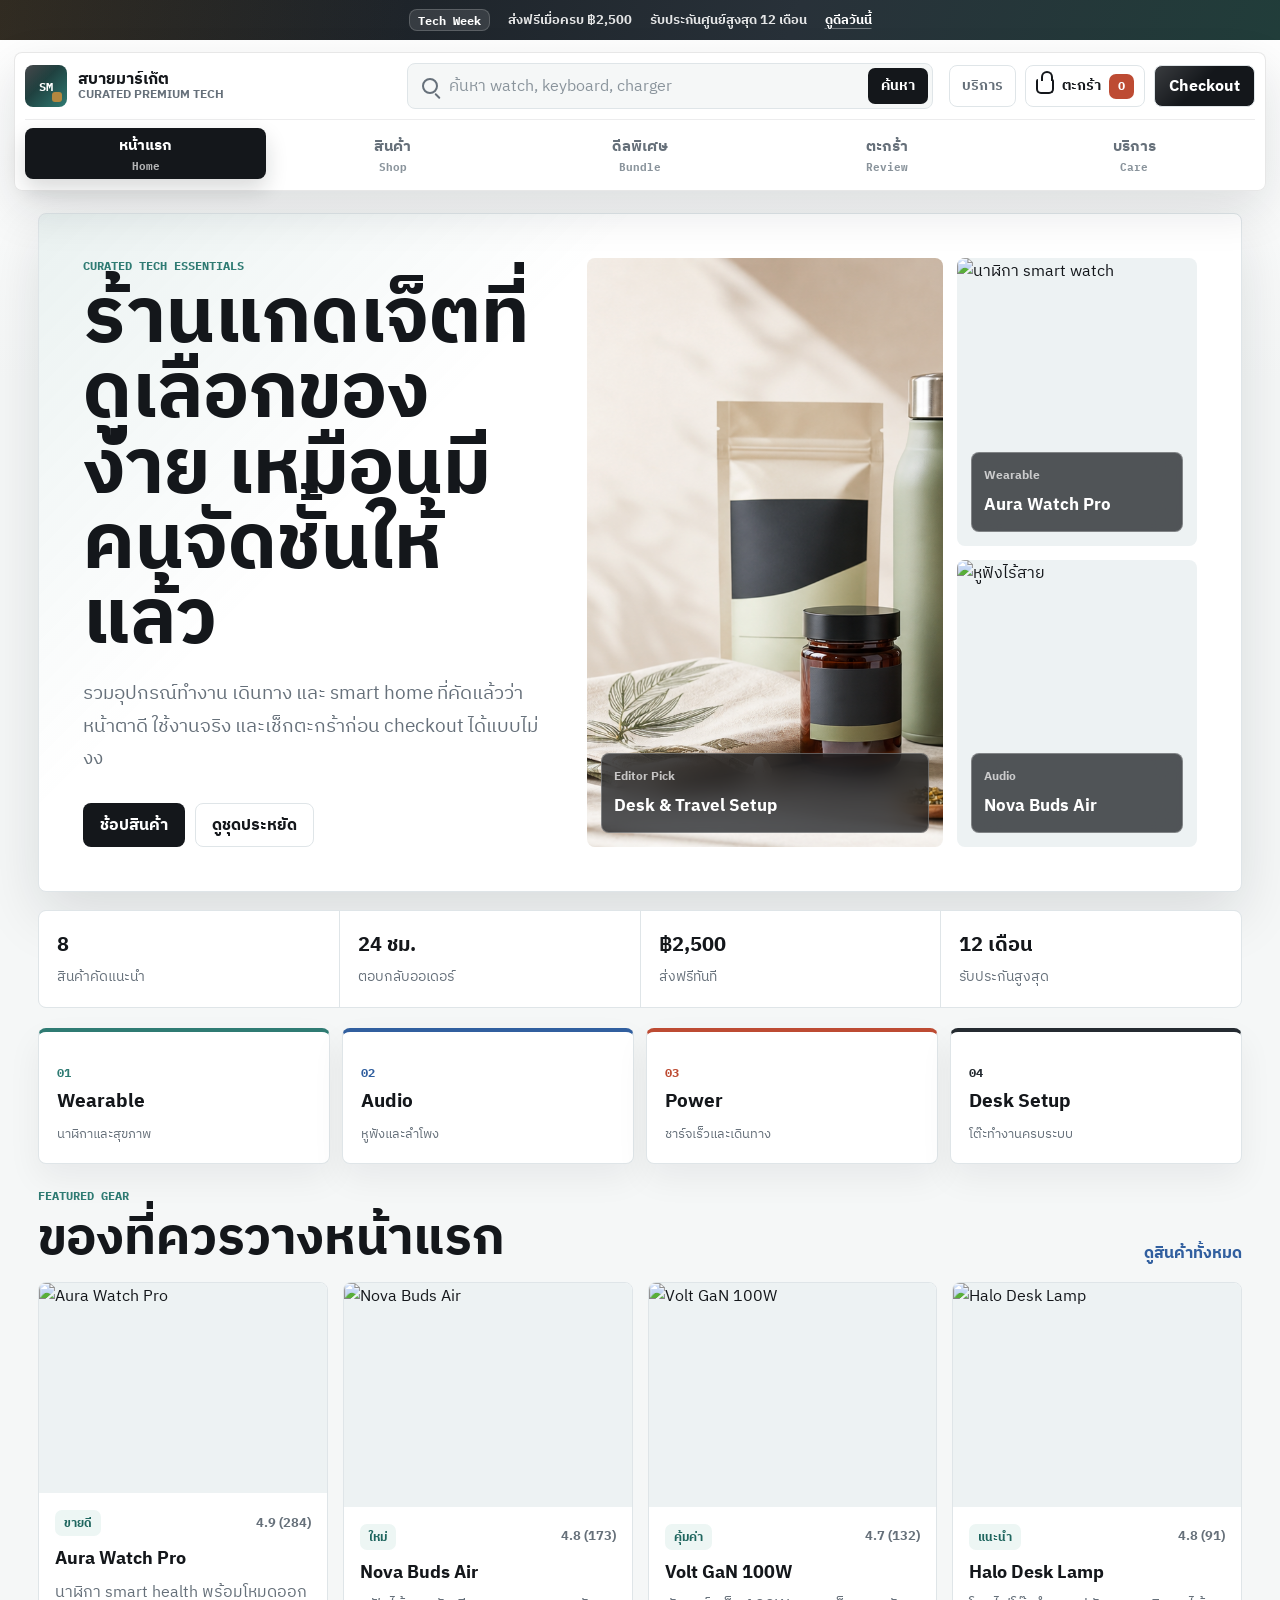
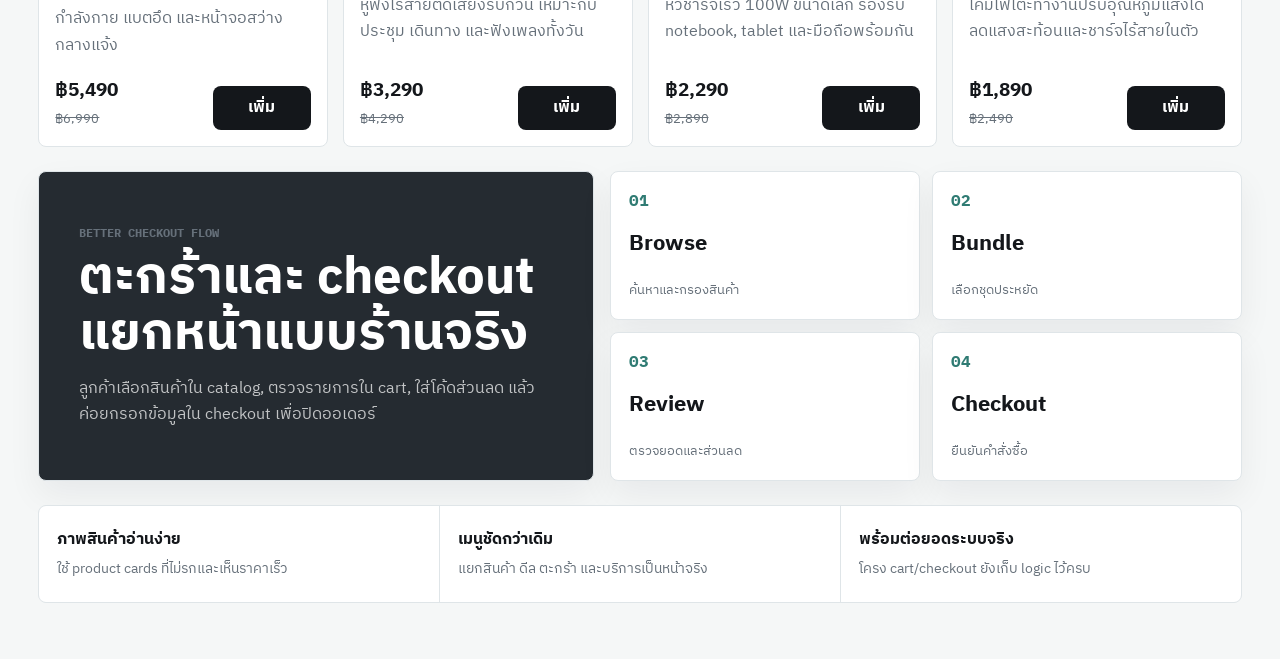
==== commit 85655f7e: "header fix" ====
--- a/index.html
+++ b/index.html
@@ -18,46 +18,69 @@
   </head>
   <body data-page="home">
     <div class="announcement">
+      <span class="announcement-pill">Tech Week</span>
       <span>ส่งฟรีเมื่อครบ ฿2,500</span>
       <span>รับประกันศูนย์สูงสุด 12 เดือน</span>
-      <span>โค้ด WELCOME10 ลดเพิ่ม 10%</span>
+      <a href="deals.html">ดูดีลวันนี้</a>
     </div>
 
     <header class="site-header">
       <a class="brand" href="index.html" aria-label="สบายมาร์เก็ต">
-        <span class="brand-mark" aria-hidden="true">SM</span>
+        <span class="brand-mark" aria-hidden="true"><span>SM</span></span>
         <span class="brand-copy">
           <strong>สบายมาร์เก็ต</strong>
-          <small>Premium Tech Store</small>
+          <small>Curated Premium Tech</small>
         </span>
       </a>
 
-      <nav class="top-nav" aria-label="เมนูหลัก">
-        <a class="nav-link" data-page-link="home" href="index.html">หน้าแรก</a>
-        <a class="nav-link" data-page-link="products" href="products.html">สินค้า</a>
-        <a class="nav-link" data-page-link="deals" href="deals.html">ดีลพิเศษ</a>
-        <a class="nav-link" data-page-link="support" href="support.html">บริการ</a>
-      </nav>
+      <form class="header-search" id="siteSearchForm" action="products.html" role="search">
+        <span class="search-icon" aria-hidden="true"></span>
+        <input
+          id="siteSearch"
+          name="q"
+          type="search"
+          placeholder="ค้นหา watch, keyboard, charger"
+          autocomplete="off"
+        />
+        <button type="submit">ค้นหา</button>
+      </form>
 
       <div class="header-actions">
+        <a class="header-mini-link" href="support.html">บริการ</a>
         <a class="cart-chip" href="cart.html" aria-label="เปิดตะกร้าสินค้า">
           <span class="bag-icon" aria-hidden="true"></span>
+          <span class="cart-label">ตะกร้า</span>
           <strong id="cartCount">0</strong>
         </a>
         <a class="checkout-chip" href="checkout.html">Checkout</a>
         <button class="menu-toggle" id="menuToggle" type="button" aria-label="เปิดเมนู">
           <span></span>
           <span></span>
+          <span></span>
         </button>
       </div>
+
+      <nav class="top-nav" aria-label="เมนูหลัก">
+        <a class="nav-link" data-page-link="home" href="index.html"><span>หน้าแรก</span><small>Home</small></a>
+        <a class="nav-link" data-page-link="products" href="products.html"><span>สินค้า</span><small>Shop</small></a>
+        <a class="nav-link" data-page-link="deals" href="deals.html"><span>ดีลพิเศษ</span><small>Bundle</small></a>
+        <a class="nav-link" data-page-link="cart" href="cart.html"><span>ตะกร้า</span><small>Review</small></a>
+        <a class="nav-link" data-page-link="support" href="support.html"><span>บริการ</span><small>Care</small></a>
+      </nav>
     </header>
 
     <nav class="mobile-nav" id="mobileNav" aria-label="เมนูมือถือ">
-      <a class="nav-link" data-page-link="home" href="index.html">หน้าแรก</a>
-      <a class="nav-link" data-page-link="products" href="products.html">สินค้า</a>
-      <a class="nav-link" data-page-link="deals" href="deals.html">ดีลพิเศษ</a>
-      <a class="nav-link" data-page-link="cart" href="cart.html">ตะกร้า</a>
-      <a class="nav-link" data-page-link="support" href="support.html">บริการ</a>
+      <form class="mobile-search" id="mobileSiteSearchForm" action="products.html" role="search">
+        <span class="search-icon" aria-hidden="true"></span>
+        <input name="q" type="search" placeholder="ค้นหาสินค้า" autocomplete="off" />
+        <button type="submit">ค้นหา</button>
+      </form>
+      <a class="nav-link" data-page-link="home" href="index.html"><span>หน้าแรก</span><small>Home</small></a>
+      <a class="nav-link" data-page-link="products" href="products.html"><span>สินค้า</span><small>Shop</small></a>
+      <a class="nav-link" data-page-link="deals" href="deals.html"><span>ดีลพิเศษ</span><small>Bundle</small></a>
+      <a class="nav-link" data-page-link="cart" href="cart.html"><span>ตะกร้า</span><small>Review</small></a>
+      <a class="nav-link" data-page-link="support" href="support.html"><span>บริการ</span><small>Care</small></a>
+      <a class="checkout-mobile" href="checkout.html">ไป Checkout</a>
     </nav>
 
     <main class="page-shell">
--- a/styles.css
+++ b/styles.css
@@ -76,32 +76,62 @@
 
 .announcement {
   display: flex;
+  align-items: center;
   justify-content: center;
-  gap: 28px;
-  min-height: 38px;
-  padding: 9px 16px;
-  background: var(--graphite);
+  gap: 18px;
+  min-height: 40px;
+  padding: 9px clamp(16px, 4vw, 56px);
+  background:
+    linear-gradient(90deg, rgba(179, 135, 63, 0.18), transparent 32%),
+    linear-gradient(110deg, #14171b, #283139 62%, #213d3a);
   color: rgba(255, 255, 255, 0.88);
   font-size: 0.82rem;
   font-weight: 700;
 }
 
+.announcement-pill {
+  display: inline-flex;
+  align-items: center;
+  min-height: 22px;
+  padding: 0 8px;
+  border: 1px solid rgba(255, 255, 255, 0.18);
+  border-radius: var(--radius);
+  background: rgba(255, 255, 255, 0.11);
+  color: #fff;
+  font-family: var(--font-mono);
+  font-size: 0.72rem;
+}
+
+.announcement a {
+  color: #fff;
+  text-decoration: underline;
+  text-decoration-color: rgba(255, 255, 255, 0.34);
+  text-underline-offset: 4px;
+}
+
 .site-header {
   position: sticky;
-  top: 0;
+  top: 10px;
   z-index: 50;
   display: grid;
-  grid-template-columns: minmax(220px, 1fr) auto minmax(220px, 1fr);
-  align-items: center;
-  gap: 18px;
-  min-height: 74px;
-  padding: 12px clamp(16px, 4vw, 56px);
-  border-bottom: 1px solid rgba(20, 23, 27, 0.08);
-  background: rgba(255, 255, 255, 0.9);
-  backdrop-filter: blur(18px);
+  grid-template-areas:
+    "brand search actions"
+    "nav nav nav";
+  grid-template-columns: minmax(220px, 0.78fr) minmax(320px, 1.12fr) auto;
+  align-items: center;
+  gap: 10px 16px;
+  width: min(1320px, calc(100% - 28px));
+  margin: 12px auto 0;
+  padding: 10px;
+  border: 1px solid rgba(20, 23, 27, 0.1);
+  border-radius: var(--radius);
+  background: rgba(255, 255, 255, 0.92);
+  box-shadow: 0 18px 48px rgba(19, 24, 30, 0.12);
+  backdrop-filter: blur(22px);
 }
 
 .brand {
+  grid-area: brand;
   display: inline-flex;
   align-items: center;
   gap: 11px;
@@ -109,18 +139,37 @@
 }
 
 .brand-mark {
+  position: relative;
   display: grid;
   width: 42px;
   height: 42px;
   place-items: center;
-  border-radius: var(--radius);
-  background: var(--ink);
+  overflow: hidden;
+  border-radius: var(--radius);
+  background:
+    linear-gradient(135deg, rgba(255, 255, 255, 0.22), transparent 42%),
+    linear-gradient(135deg, var(--ink), var(--teal));
   color: #fff;
   font-family: var(--font-mono);
   font-size: 0.78rem;
   font-weight: 700;
 }
 
+.brand-mark::after {
+  position: absolute;
+  inset: auto 5px 5px auto;
+  width: 10px;
+  height: 10px;
+  border-radius: 3px;
+  background: var(--gold);
+  content: "";
+}
+
+.brand-mark span {
+  position: relative;
+  z-index: 1;
+}
+
 .brand-copy {
   display: grid;
   min-width: 0;
@@ -129,7 +178,7 @@
 
 .brand-copy strong {
   overflow: hidden;
-  font-size: 1rem;
+  font-size: 1.03rem;
   font-weight: 800;
   text-overflow: ellipsis;
   white-space: nowrap;
@@ -142,33 +191,122 @@
   text-transform: uppercase;
 }
 
+.header-search,
+.mobile-search {
+  position: relative;
+  display: flex;
+  align-items: center;
+  gap: 9px;
+  min-width: 0;
+  min-height: 46px;
+  padding: 4px;
+  border: 1px solid var(--line);
+  border-radius: var(--radius);
+  background: var(--soft);
+}
+
+.header-search {
+  grid-area: search;
+}
+
+.header-search .search-icon,
+.mobile-search .search-icon {
+  position: relative;
+  left: auto;
+  flex: 0 0 auto;
+  margin-left: 10px;
+}
+
+.header-search input,
+.mobile-search input {
+  min-width: 0;
+  width: 100%;
+  border: 0;
+  background: transparent;
+  color: var(--ink);
+  outline: none;
+}
+
+.header-search input::placeholder,
+.mobile-search input::placeholder {
+  color: #8a949c;
+}
+
+.header-search button,
+.mobile-search button {
+  min-height: 36px;
+  padding: 0 13px;
+  border: 0;
+  border-radius: 7px;
+  background: var(--ink);
+  color: #fff;
+  cursor: pointer;
+  font-size: 0.86rem;
+  font-weight: 850;
+}
+
 .top-nav {
-  display: inline-flex;
-  align-items: center;
-  justify-content: center;
+  grid-area: nav;
+  display: grid;
+  grid-template-columns: repeat(5, minmax(0, 1fr));
+  align-items: center;
+  justify-content: stretch;
   gap: 6px;
+  padding-top: 9px;
+  border-top: 1px solid rgba(20, 23, 27, 0.08);
 }
 
 .nav-link {
-  display: inline-flex;
-  align-items: center;
-  min-height: 40px;
-  padding: 0 13px;
-  border-radius: var(--radius);
-  color: var(--muted);
-  font-size: 0.93rem;
+  display: grid;
+  min-height: 48px;
+  align-content: center;
+  justify-items: center;
+  gap: 1px;
+  padding: 6px 11px;
+  border-radius: var(--radius);
+  background: transparent;
+  color: var(--muted);
   font-weight: 800;
   white-space: nowrap;
-  transition: color 160ms ease, background 160ms ease;
+  transition: color 160ms ease, background 160ms ease, transform 160ms ease, box-shadow 160ms ease;
+}
+
+.nav-link span {
+  font-size: 0.92rem;
+}
+
+.nav-link small {
+  color: #8a949c;
+  font-family: var(--font-mono);
+  font-size: 0.66rem;
+  font-weight: 700;
+  letter-spacing: 0;
 }
 
 .nav-link:hover,
 .nav-link.is-active {
-  background: var(--soft-2);
-  color: var(--ink);
+  background: #eef5f3;
+  color: #174d48;
+  transform: translateY(-1px);
+}
+
+.nav-link:hover small,
+.nav-link.is-active small {
+  color: #2f7b73;
+}
+
+.nav-link.is-active {
+  background: var(--ink);
+  color: #fff;
+  box-shadow: 0 10px 22px rgba(20, 23, 27, 0.16);
+}
+
+.nav-link.is-active small {
+  color: rgba(255, 255, 255, 0.68);
 }
 
 .header-actions {
+  grid-area: actions;
   display: inline-flex;
   align-items: center;
   justify-self: end;
@@ -177,6 +315,7 @@
 
 .cart-chip,
 .checkout-chip,
+.header-mini-link,
 .menu-toggle {
   display: inline-flex;
   align-items: center;
@@ -189,10 +328,18 @@
   cursor: pointer;
 }
 
+.header-mini-link {
+  padding: 0 12px;
+  color: var(--muted);
+  font-size: 0.9rem;
+  font-weight: 850;
+}
+
 .cart-chip {
   gap: 8px;
-  min-width: 72px;
-  padding: 0 11px;
+  min-width: 106px;
+  padding: 0 10px;
+  font-weight: 850;
 }
 
 .cart-chip strong {
@@ -206,9 +353,15 @@
   font-size: 0.78rem;
 }
 
+.cart-label {
+  font-size: 0.9rem;
+}
+
 .checkout-chip {
   padding: 0 14px;
-  background: var(--ink);
+  background:
+    linear-gradient(135deg, rgba(255, 255, 255, 0.16), transparent 46%),
+    var(--ink);
   color: #fff;
   font-weight: 850;
 }
@@ -238,7 +391,7 @@
   display: none;
   width: 42px;
   flex-direction: column;
-  gap: 5px;
+  gap: 4px;
 }
 
 .menu-toggle span {
@@ -250,14 +403,48 @@
 
 .mobile-nav {
   position: fixed;
-  inset: 112px 12px auto;
+  inset: 150px 12px auto;
   z-index: 45;
   display: none;
-  padding: 10px;
+  gap: 8px;
+  max-height: calc(100dvh - 164px);
+  overflow: auto;
+  padding: 12px;
   border: 1px solid var(--line);
   border-radius: var(--radius);
   background: rgba(255, 255, 255, 0.97);
   box-shadow: var(--shadow);
+}
+
+.mobile-nav .nav-link {
+  justify-items: start;
+  padding: 10px 12px;
+  background: var(--soft);
+}
+
+.mobile-nav .nav-link.is-active {
+  background: var(--ink);
+  color: #fff;
+}
+
+.checkout-mobile {
+  display: flex;
+  align-items: center;
+  justify-content: center;
+  min-height: 44px;
+  border-radius: var(--radius);
+  background: var(--teal);
+  color: #fff;
+  font-weight: 900;
+}
+
+body.nav-open::before {
+  position: fixed;
+  inset: 0;
+  z-index: 40;
+  background: rgba(20, 23, 27, 0.24);
+  backdrop-filter: blur(4px);
+  content: "";
 }
 
 .page-shell {
@@ -1292,10 +1479,17 @@
   }
 
   .site-header {
+    top: 8px;
+    grid-template-areas:
+      "brand actions"
+      "search search";
     grid-template-columns: minmax(160px, 1fr) auto;
+    width: calc(100% - 20px);
+    margin-top: 8px;
   }
 
   .top-nav,
+  .header-mini-link,
   .checkout-chip {
     display: none;
   }
@@ -1309,7 +1503,7 @@
   }
 
   .mobile-nav {
-    inset: 74px 12px auto;
+    inset: 132px 10px auto;
   }
 
   .category-band,
@@ -1327,16 +1521,36 @@
 
 @media (max-width: 650px) {
   .site-header {
-    min-height: 68px;
-    padding-inline: 13px;
+    padding: 9px;
   }
 
   .brand-copy strong {
     max-width: 142px;
   }
 
+  .brand-copy small {
+    max-width: 142px;
+    overflow: hidden;
+    text-overflow: ellipsis;
+    white-space: nowrap;
+  }
+
   .cart-chip {
+    gap: 6px;
     min-width: auto;
+    padding: 0 9px;
+  }
+
+  .cart-label {
+    display: none;
+  }
+
+  .header-search {
+    min-height: 44px;
+  }
+
+  .header-search button {
+    padding: 0 11px;
   }
 
   .page-shell {
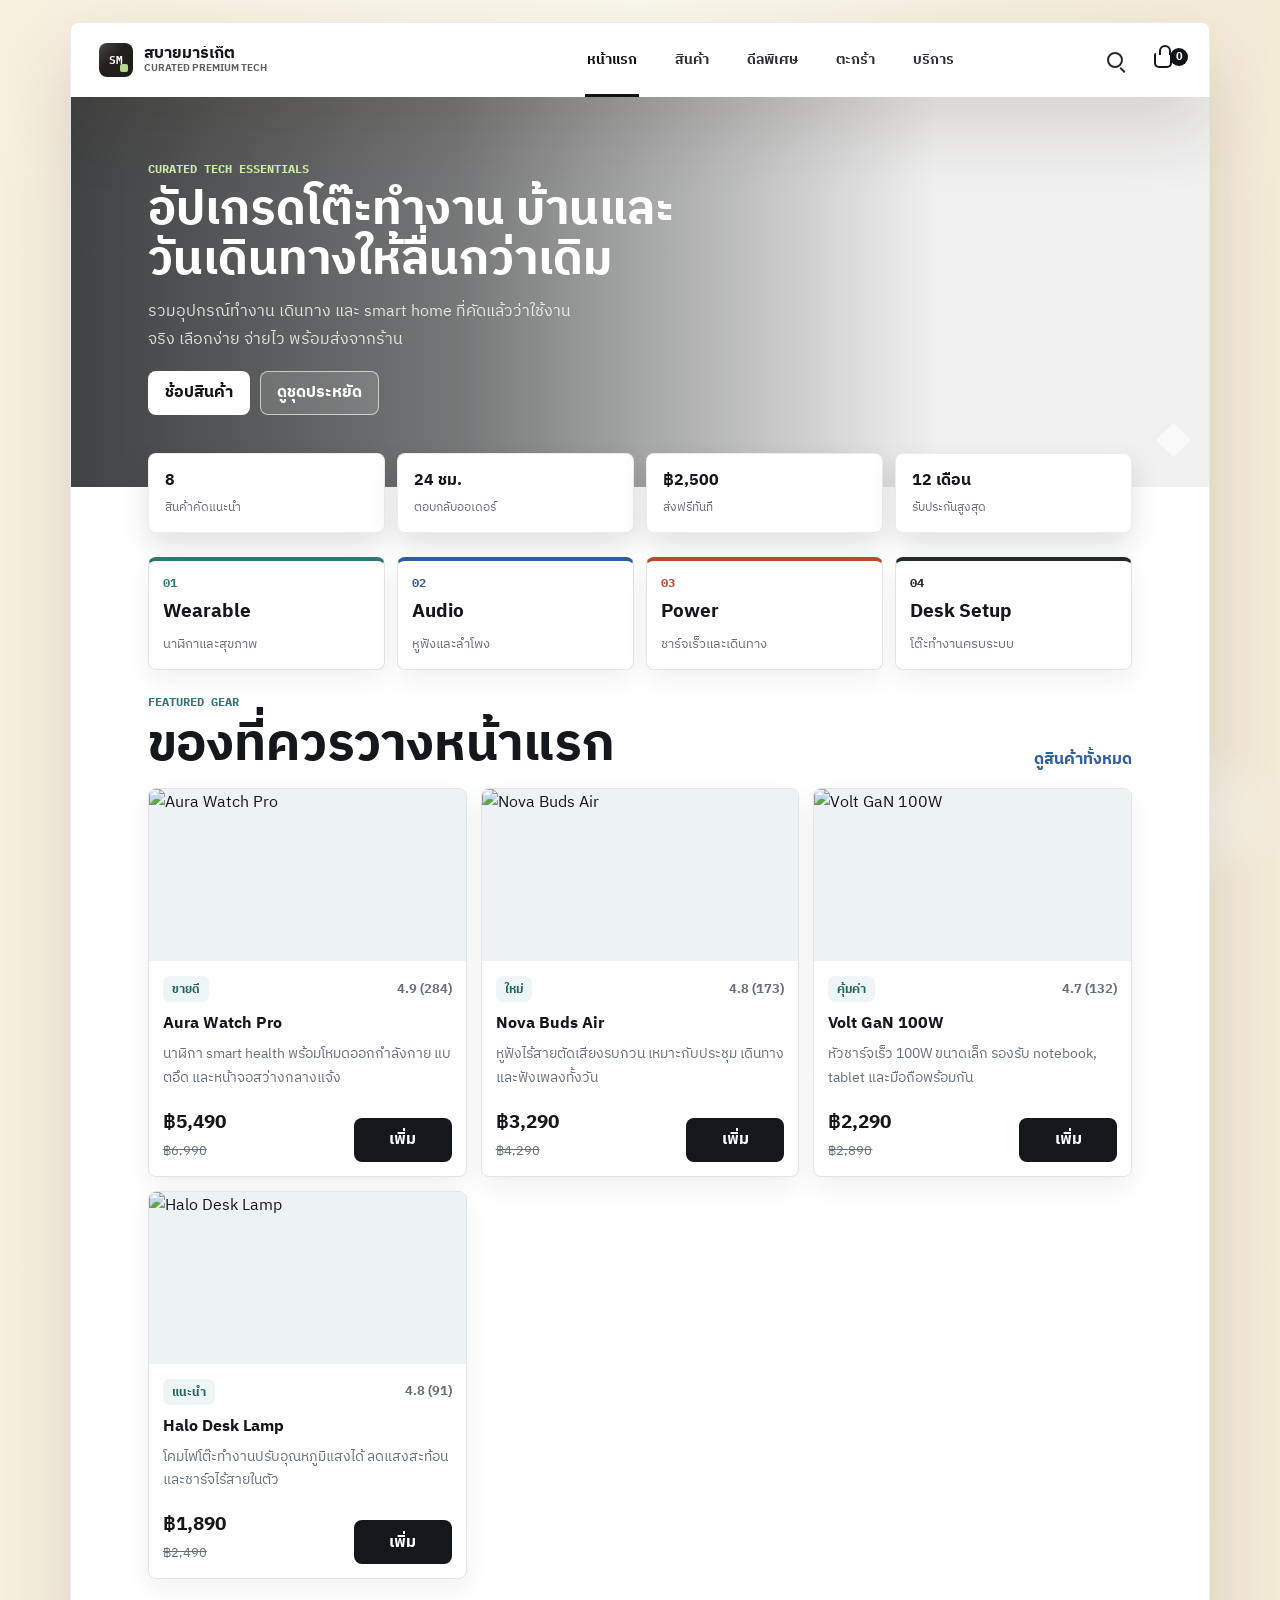
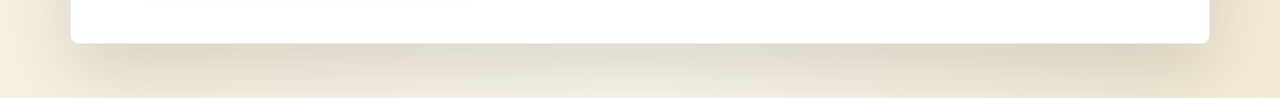
==== commit 06dc8d5b: "header fix" ====
--- a/index.html
+++ b/index.html
@@ -46,7 +46,9 @@
       </form>
 
       <div class="header-actions">
-        <a class="header-mini-link" href="support.html">บริการ</a>
+        <a class="header-mini-link" href="products.html" aria-label="ค้นหาสินค้า">
+          <span class="search-icon" aria-hidden="true"></span>
+        </a>
         <a class="cart-chip" href="cart.html" aria-label="เปิดตะกร้าสินค้า">
           <span class="bag-icon" aria-hidden="true"></span>
           <span class="cart-label">ตะกร้า</span>
@@ -87,10 +89,10 @@
       <section class="hero-storefront" data-reveal>
         <div class="hero-copy">
           <p class="eyebrow">Curated Tech Essentials</p>
-          <h1>ร้านแกดเจ็ตที่ดูเลือกของง่าย เหมือนมีคนจัดชั้นให้แล้ว</h1>
+          <h1>อัปเกรดโต๊ะทำงาน บ้านและวันเดินทางให้ลื่นกว่าเดิม</h1>
           <p>
-            รวมอุปกรณ์ทำงาน เดินทาง และ smart home ที่คัดแล้วว่าหน้าตาดี ใช้งานจริง
-            และเช็กตะกร้าก่อน checkout ได้แบบไม่งง
+            รวมอุปกรณ์ทำงาน เดินทาง และ smart home ที่คัดแล้วว่าใช้งานจริง
+            เลือกง่าย จ่ายไว พร้อมส่งจากร้าน
           </p>
           <div class="hero-actions">
             <a class="primary-link" href="products.html">ช้อปสินค้า</a>
--- a/styles.css
+++ b/styles.css
@@ -1629,3 +1629,414 @@
     transform: none;
   }
 }
+
+/* Framed storefront theme inspired by the provided white-card reference. */
+:root {
+  --frame-width: 1140px;
+  --frame-pad: clamp(18px, 6vw, 78px);
+  --cream-bg: #f5eddc;
+}
+
+body {
+  background:
+    radial-gradient(420px 300px at 91% 48%, rgba(255, 255, 255, 0.72), transparent 28%),
+    linear-gradient(90deg, #f7f0df 0%, #fbf8ed 50%, #f3ead6 100%);
+}
+
+body::after {
+  position: fixed;
+  right: 7vw;
+  top: 47vh;
+  width: 34px;
+  height: 34px;
+  background: rgba(255, 255, 255, 0.66);
+  clip-path: polygon(50% 0, 100% 50%, 50% 100%, 0 50%);
+  content: "";
+  pointer-events: none;
+}
+
+.announcement {
+  display: none;
+}
+
+.site-header {
+  top: 0;
+  grid-template-areas: "brand nav actions";
+  grid-template-columns: minmax(190px, 0.55fr) minmax(420px, 1fr) auto;
+  width: min(var(--frame-width), calc(100% - 36px));
+  min-height: 74px;
+  margin: 22px auto 0;
+  padding: 0 28px;
+  border: 1px solid rgba(20, 23, 27, 0.08);
+  border-bottom: 0;
+  border-radius: var(--radius) var(--radius) 0 0;
+  background: #fff;
+  box-shadow: 0 28px 70px rgba(49, 37, 19, 0.16);
+  backdrop-filter: none;
+}
+
+.brand-mark {
+  width: 34px;
+  height: 34px;
+  background:
+    linear-gradient(135deg, rgba(255, 255, 255, 0.18), transparent 44%),
+    #211f1c;
+  font-size: 0.68rem;
+}
+
+.brand-mark::after {
+  width: 8px;
+  height: 8px;
+  border-radius: 2px;
+  background: #b7d58c;
+}
+
+.brand-copy strong {
+  font-size: 0.98rem;
+}
+
+.brand-copy small {
+  color: #5e625f;
+  font-size: 0.64rem;
+}
+
+.header-search {
+  display: none;
+}
+
+.top-nav {
+  grid-area: nav;
+  display: flex;
+  justify-content: center;
+  gap: clamp(18px, 3vw, 34px);
+  padding: 0;
+  border-top: 0;
+}
+
+.nav-link {
+  display: inline-flex;
+  min-height: 74px;
+  align-items: center;
+  padding: 0 2px;
+  border-radius: 0;
+  color: #2b2f33;
+  font-size: 0.9rem;
+  font-weight: 850;
+  transition: color 160ms ease, box-shadow 160ms ease;
+}
+
+.nav-link span {
+  font-size: 0.9rem;
+}
+
+.nav-link small {
+  display: none;
+}
+
+.nav-link:hover,
+.nav-link.is-active {
+  background: transparent;
+  color: #111317;
+  transform: none;
+  box-shadow: inset 0 -3px 0 #111317;
+}
+
+.header-actions {
+  gap: 14px;
+}
+
+.checkout-chip {
+  display: none;
+}
+
+.header-mini-link {
+  display: inline-flex;
+  width: 32px;
+  min-height: 38px;
+  padding: 0;
+  border: 0;
+  background: transparent;
+}
+
+.header-mini-link .search-icon {
+  position: relative;
+  left: auto;
+  border-color: #252a2f;
+}
+
+.header-mini-link .search-icon::after {
+  background: #252a2f;
+}
+
+.cart-chip,
+.menu-toggle {
+  min-height: 38px;
+  border: 0;
+  background: transparent;
+}
+
+.cart-chip {
+  position: relative;
+  min-width: 36px;
+  padding: 0;
+}
+
+.cart-label {
+  display: none;
+}
+
+.cart-chip strong {
+  position: absolute;
+  right: -7px;
+  top: 7px;
+  min-width: 18px;
+  height: 18px;
+  border-radius: 50%;
+  background: #111317;
+  font-size: 0.66rem;
+}
+
+.bag-icon {
+  width: 18px;
+  height: 15px;
+}
+
+.page-shell {
+  width: min(var(--frame-width), calc(100% - 36px));
+  margin: 0 auto 54px;
+  padding: 0 var(--frame-pad) 64px;
+  border: 1px solid rgba(20, 23, 27, 0.08);
+  border-top: 0;
+  border-radius: 0 0 var(--radius) var(--radius);
+  background: #fff;
+  box-shadow: 0 28px 70px rgba(49, 37, 19, 0.16);
+  overflow: hidden;
+}
+
+.content-page {
+  padding-top: 30px;
+}
+
+.hero-storefront {
+  display: block;
+  min-height: clamp(300px, 30vw, 360px);
+  margin: 0 calc(var(--frame-pad) * -1);
+  padding: clamp(48px, 6vw, 64px) var(--frame-pad) 72px;
+  border: 0;
+  border-radius: 0;
+  background:
+    linear-gradient(90deg, rgba(10, 12, 13, 0.78) 0%, rgba(10, 12, 13, 0.56) 34%, rgba(10, 12, 13, 0.06) 76%),
+    url("https://images.pexels.com/photos/1714208/pexels-photo-1714208.jpeg?auto=compress&cs=tinysrgb&w=1600") center / cover;
+  box-shadow: none;
+  color: #fff;
+}
+
+.hero-copy {
+  max-width: 560px;
+}
+
+.hero-copy .eyebrow {
+  color: #cfeea7;
+}
+
+.hero-copy h1 {
+  max-width: 540px;
+  color: #fff;
+  font-size: clamp(2rem, 3.7vw, 3.05rem);
+  line-height: 1.06;
+}
+
+.hero-copy p:not(.eyebrow) {
+  max-width: 430px;
+  margin-top: 13px;
+  color: rgba(255, 255, 255, 0.82);
+  font-size: 0.98rem;
+}
+
+.hero-actions {
+  margin-top: 18px;
+}
+
+.hero-actions .primary-link {
+  background: #fff;
+  color: #111317;
+}
+
+.hero-actions .secondary-link {
+  border-color: rgba(255, 255, 255, 0.62);
+  background: rgba(255, 255, 255, 0.13);
+  color: #fff;
+}
+
+.hero-gallery {
+  display: none;
+}
+
+.trust-row {
+  position: relative;
+  z-index: 2;
+  grid-template-columns: repeat(4, 1fr);
+  gap: 12px;
+  margin: -34px auto 24px;
+  overflow: visible;
+  border: 0;
+  background: transparent;
+}
+
+.trust-row div {
+  min-height: 74px;
+  padding: 14px 16px;
+  border: 1px solid rgba(20, 23, 27, 0.08);
+  border-radius: var(--radius);
+  background: #fff;
+  box-shadow: 0 12px 28px rgba(19, 24, 30, 0.13);
+}
+
+.trust-row strong {
+  font-size: 0.98rem;
+}
+
+.trust-row span {
+  font-size: 0.78rem;
+}
+
+.category-band {
+  grid-template-columns: repeat(4, minmax(0, 1fr));
+  gap: 12px;
+  margin-top: 0;
+}
+
+.category-tile {
+  min-height: 94px;
+  padding: 14px;
+  box-shadow: 0 10px 24px rgba(19, 24, 30, 0.06);
+}
+
+.product-section {
+  margin-top: 24px;
+}
+
+.featured-grid {
+  grid-template-columns: repeat(3, minmax(0, 1fr));
+  gap: 14px;
+}
+
+.product-card {
+  min-height: 0;
+  box-shadow: 0 10px 24px rgba(19, 24, 30, 0.06);
+}
+
+.product-art {
+  min-height: 172px;
+}
+
+.product-info {
+  min-height: 206px;
+  padding: 14px;
+}
+
+.product-info h3 {
+  font-size: 1.02rem;
+}
+
+.product-info p {
+  font-size: 0.9rem;
+}
+
+.service-strip,
+.editorial-split {
+  display: none;
+}
+
+@media (max-width: 1050px) {
+  .site-header {
+    grid-template-areas:
+      "brand actions"
+      "nav nav";
+    grid-template-columns: minmax(180px, 1fr) auto;
+    min-height: 0;
+    padding: 0 18px;
+  }
+
+  .top-nav {
+    justify-content: space-between;
+    width: 100%;
+    border-top: 1px solid rgba(20, 23, 27, 0.08);
+  }
+
+  .nav-link {
+    min-height: 48px;
+  }
+}
+
+@media (max-width: 760px) {
+  :root {
+    --frame-pad: 14px;
+  }
+
+  body::after {
+    display: none;
+  }
+
+  .site-header {
+    grid-template-areas: "brand actions";
+    grid-template-columns: minmax(0, 1fr) auto;
+    width: calc(100% - 20px);
+    margin-top: 10px;
+    padding: 9px 12px;
+  }
+
+  .top-nav {
+    display: none;
+  }
+
+  .menu-toggle {
+    display: inline-flex;
+  }
+
+  .mobile-nav {
+    inset: 78px 10px auto;
+    z-index: 52;
+  }
+
+  body.nav-open .mobile-nav {
+    display: grid;
+  }
+
+  .page-shell {
+    width: calc(100% - 20px);
+    margin-bottom: 34px;
+    padding: 0 var(--frame-pad) 42px;
+  }
+
+  .hero-storefront {
+    min-height: 430px;
+    padding: 50px var(--frame-pad) 78px;
+    background-position: 58% center;
+  }
+
+  .hero-copy h1 {
+    font-size: clamp(2.15rem, 12vw, 3.2rem);
+  }
+
+  .trust-row,
+  .category-band,
+  .featured-grid,
+  .deal-grid,
+  .compact-grid,
+  .support-grid,
+  .timeline,
+  .faq-grid,
+  .service-strip,
+  .form-grid {
+    grid-template-columns: 1fr;
+  }
+
+  .trust-row {
+    margin-top: -44px;
+  }
+
+  .brand-copy small {
+    max-width: 150px;
+  }
+}
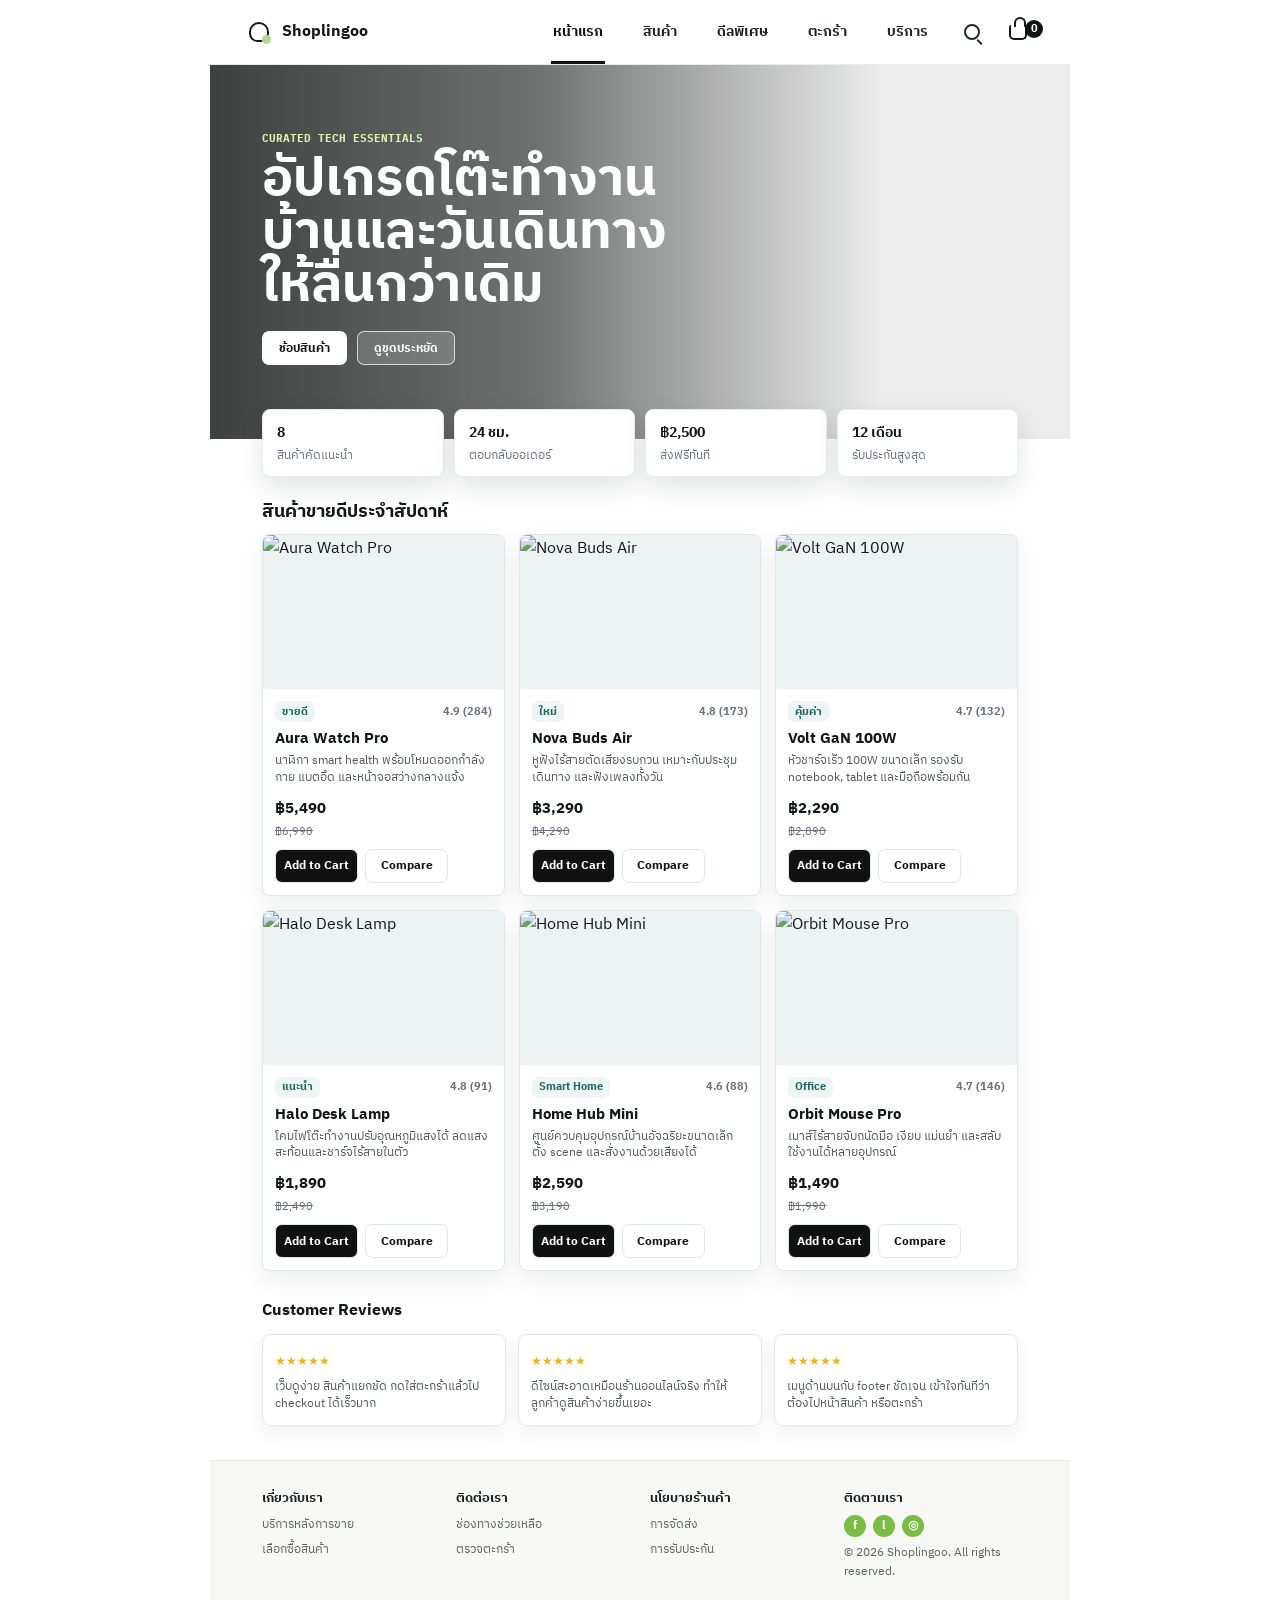
==== commit fd1a089c: "ui" ====
--- a/index.html
+++ b/index.html
@@ -28,8 +28,8 @@
       <a class="brand" href="index.html" aria-label="สบายมาร์เก็ต">
         <span class="brand-mark" aria-hidden="true"><span>SM</span></span>
         <span class="brand-copy">
-          <strong>สบายมาร์เก็ต</strong>
-          <small>Curated Premium Tech</small>
+          <strong>Shoplingoo</strong>
+          <small>Premium Tech & Lifestyle</small>
         </span>
       </a>
 
@@ -165,11 +165,29 @@
         <div class="section-heading">
           <div>
             <p class="eyebrow">Featured Gear</p>
-            <h2>ของที่ควรวางหน้าแรก</h2>
+            <h2>สินค้าขายดีประจำสัปดาห์</h2>
           </div>
           <a class="text-link" href="products.html">ดูสินค้าทั้งหมด</a>
         </div>
         <div class="product-grid featured-grid" id="featuredGrid" aria-live="polite"></div>
+      </section>
+
+      <section class="review-section" data-reveal>
+        <h2>Customer Reviews</h2>
+        <div class="review-grid">
+          <article>
+            <span>★★★★★</span>
+            <p>เว็บดูง่าย สินค้าแยกชัด กดใส่ตะกร้าแล้วไป checkout ได้เร็วมาก</p>
+          </article>
+          <article>
+            <span>★★★★★</span>
+            <p>ดีไซน์สะอาดเหมือนร้านออนไลน์จริง ทำให้ลูกค้าดูสินค้าง่ายขึ้นเยอะ</p>
+          </article>
+          <article>
+            <span>★★★★★</span>
+            <p>เมนูด้านบนกับ footer ชัดเจน เข้าใจทันทีว่าต้องไปหน้าสินค้า หรือตะกร้า</p>
+          </article>
+        </div>
       </section>
 
       <section class="editorial-split" data-reveal>
@@ -205,6 +223,33 @@
       </section>
     </main>
 
+    <footer class="site-footer">
+      <div>
+        <strong>เกี่ยวกับเรา</strong>
+        <a href="support.html">บริการหลังการขาย</a>
+        <a href="products.html">เลือกซื้อสินค้า</a>
+      </div>
+      <div>
+        <strong>ติดต่อเรา</strong>
+        <a href="support.html">ช่องทางช่วยเหลือ</a>
+        <a href="cart.html">ตรวจตะกร้า</a>
+      </div>
+      <div>
+        <strong>นโยบายร้านค้า</strong>
+        <a href="checkout.html">การจัดส่ง</a>
+        <a href="support.html">การรับประกัน</a>
+      </div>
+      <div class="footer-social">
+        <strong>ติดตามเรา</strong>
+        <span>
+          <a href="support.html" aria-label="Facebook">f</a>
+          <a href="support.html" aria-label="Line">l</a>
+          <a href="support.html" aria-label="Instagram">◎</a>
+        </span>
+        <small>© 2026 Shoplingoo. All rights reserved.</small>
+      </div>
+    </footer>
+
     <div class="toast" id="toast" role="status" aria-live="polite"></div>
     <script src="script.js"></script>
   </body>
--- a/styles.css
+++ b/styles.css
@@ -2040,3 +2040,433 @@
     max-width: 150px;
   }
 }
+
+/* Reference screenshot theme: no outer frame, only the website content. */
+:root {
+  --shop-width: 860px;
+  --shop-pad: clamp(18px, 5vw, 52px);
+}
+
+body {
+  background: #fff;
+}
+
+body::after {
+  display: none;
+}
+
+.site-header {
+  top: 0;
+  grid-template-areas: "brand nav actions";
+  grid-template-columns: minmax(170px, 0.7fr) minmax(330px, 1fr) auto;
+  width: min(var(--shop-width), 100%);
+  min-height: 64px;
+  margin: 0 auto;
+  padding: 0 34px;
+  border: 0;
+  border-bottom: 1px solid #e9ece8;
+  border-radius: 0;
+  background: #fff;
+  box-shadow: none;
+}
+
+.brand {
+  gap: 8px;
+}
+
+.brand-mark {
+  width: 30px;
+  height: 30px;
+  border-radius: 7px;
+  background: #fff;
+  color: #171717;
+  font-size: 0;
+}
+
+.brand-mark::before {
+  position: absolute;
+  inset: 5px;
+  border: 2px solid #171717;
+  border-radius: 50% 50% 42% 42%;
+  content: "";
+}
+
+.brand-mark::after {
+  right: 3px;
+  bottom: 3px;
+  width: 9px;
+  height: 9px;
+  border-radius: 50%;
+  background: #b7d58c;
+}
+
+.brand-copy strong {
+  color: #171717;
+  font-size: 0.98rem;
+}
+
+.brand-copy small {
+  display: none;
+}
+
+.top-nav {
+  justify-content: center;
+  gap: clamp(18px, 4vw, 36px);
+  border: 0;
+}
+
+.nav-link {
+  min-height: 64px;
+  color: #1e2327;
+  font-size: 0.86rem;
+  font-weight: 800;
+}
+
+.nav-link span {
+  font-size: 0.86rem;
+}
+
+.nav-link:hover,
+.nav-link.is-active {
+  box-shadow: inset 0 -3px 0 #111;
+}
+
+.header-actions {
+  gap: 12px;
+}
+
+.header-mini-link,
+.cart-chip,
+.menu-toggle {
+  color: #16191c;
+}
+
+.page-shell {
+  width: min(var(--shop-width), 100%);
+  margin: 0 auto;
+  padding: 0 var(--shop-pad) 34px;
+  border: 0;
+  border-radius: 0;
+  background: #fff;
+  box-shadow: none;
+  overflow: visible;
+}
+
+.content-page {
+  padding-top: 30px;
+}
+
+.hero-storefront {
+  min-height: clamp(270px, 34vw, 344px);
+  margin: 0 calc(var(--shop-pad) * -1);
+  padding: clamp(46px, 7vw, 66px) var(--shop-pad) 74px;
+  background:
+    linear-gradient(90deg, rgba(8, 10, 10, 0.78) 0%, rgba(8, 10, 10, 0.58) 38%, rgba(8, 10, 10, 0.08) 78%),
+    url("https://images.pexels.com/photos/1714208/pexels-photo-1714208.jpeg?auto=compress&cs=tinysrgb&w=1400") center / cover;
+}
+
+.hero-copy {
+  max-width: 440px;
+}
+
+.hero-copy .eyebrow {
+  color: #d8f4ad;
+  font-size: 0.68rem;
+}
+
+.hero-copy h1 {
+  max-width: 420px;
+  font-size: clamp(2.15rem, 5.2vw, 3.25rem);
+  line-height: 1.02;
+}
+
+.hero-copy p:not(.eyebrow) {
+  display: none;
+}
+
+.hero-actions {
+  margin-top: 18px;
+}
+
+.primary-link,
+.secondary-link,
+.add-button,
+.compare-button {
+  min-height: 34px;
+  border-radius: 7px;
+  font-size: 0.78rem;
+}
+
+.primary-link,
+.hero-actions .primary-link {
+  background: #fff;
+  color: #111;
+}
+
+.hero-actions .secondary-link {
+  border-color: rgba(255, 255, 255, 0.72);
+  background: rgba(255, 255, 255, 0.16);
+  color: #fff;
+}
+
+.trust-row {
+  grid-template-columns: repeat(4, 1fr);
+  gap: 10px;
+  margin: -30px 0 26px;
+}
+
+.trust-row div {
+  min-height: 68px;
+  padding: 12px 14px;
+  border-color: #e8ece8;
+  box-shadow: 0 10px 24px rgba(19, 24, 30, 0.12);
+}
+
+.trust-row strong {
+  font-size: 0.86rem;
+}
+
+.trust-row span {
+  font-size: 0.72rem;
+  line-height: 1.35;
+}
+
+.category-band,
+.editorial-split,
+.service-strip {
+  display: none;
+}
+
+.product-section {
+  margin-top: 0;
+}
+
+.section-heading {
+  margin-bottom: 12px;
+}
+
+.section-heading h2 {
+  font-size: 1.12rem;
+}
+
+.section-heading .eyebrow,
+.text-link {
+  display: none;
+}
+
+.featured-grid {
+  grid-template-columns: repeat(3, minmax(0, 1fr));
+  gap: 14px;
+}
+
+.product-card {
+  min-height: 0;
+  border-color: #e1e7e5;
+  box-shadow: 0 9px 22px rgba(19, 24, 30, 0.08);
+}
+
+.product-art {
+  height: 154px;
+  min-height: 154px;
+}
+
+.product-info {
+  min-height: 168px;
+  padding: 12px;
+}
+
+.product-meta {
+  min-height: 0;
+  font-size: 0.68rem;
+}
+
+.badge {
+  min-height: 21px;
+  padding: 0 7px;
+  font-size: 0.66rem;
+}
+
+.product-info h3 {
+  margin: 8px 0 4px;
+  font-size: 0.92rem;
+}
+
+.product-info p {
+  display: -webkit-box;
+  overflow: hidden;
+  color: #4f5a57;
+  font-size: 0.72rem;
+  line-height: 1.42;
+  -webkit-box-orient: vertical;
+  -webkit-line-clamp: 2;
+}
+
+.card-footer {
+  display: grid;
+  gap: 8px;
+  padding-top: 10px;
+}
+
+.price-stack strong {
+  font-size: 0.94rem;
+}
+
+.price-stack span {
+  font-size: 0.7rem;
+}
+
+.card-actions {
+  display: grid;
+  grid-template-columns: 1fr 1fr;
+  gap: 7px;
+}
+
+.add-button,
+.compare-button {
+  display: inline-flex;
+  align-items: center;
+  justify-content: center;
+  min-width: 0;
+  padding: 0 8px;
+  border: 1px solid #dfe6e3;
+  font-weight: 900;
+  cursor: pointer;
+}
+
+.add-button {
+  background: #111;
+  color: #fff;
+}
+
+.compare-button {
+  background: #fff;
+  color: #111;
+}
+
+.review-section {
+  margin-top: 26px;
+}
+
+.review-section h2 {
+  margin-bottom: 10px;
+  font-size: 1rem;
+}
+
+.review-grid {
+  display: grid;
+  grid-template-columns: repeat(3, minmax(0, 1fr));
+  gap: 12px;
+}
+
+.review-grid article {
+  min-height: 76px;
+  padding: 12px;
+  border: 1px solid #e3e8e5;
+  border-radius: var(--radius);
+  background: #fff;
+  box-shadow: 0 8px 18px rgba(19, 24, 30, 0.06);
+}
+
+.review-grid span {
+  color: #efb320;
+  font-size: 0.78rem;
+}
+
+.review-grid p {
+  margin-top: 5px;
+  color: #4f5a57;
+  font-size: 0.72rem;
+  line-height: 1.45;
+}
+
+.site-footer {
+  display: grid;
+  grid-template-columns: repeat(4, minmax(0, 1fr));
+  gap: 20px;
+  width: min(var(--shop-width), 100%);
+  margin: 0 auto;
+  padding: 26px var(--shop-pad) 28px;
+  border-top: 1px solid #e4e8e5;
+  background: #f7f8f5;
+}
+
+.site-footer div {
+  display: grid;
+  align-content: start;
+  gap: 6px;
+}
+
+.site-footer strong {
+  color: #1c2024;
+  font-size: 0.82rem;
+}
+
+.site-footer a,
+.site-footer small {
+  color: #5b6561;
+  font-size: 0.72rem;
+}
+
+.footer-social span {
+  display: inline-flex;
+  gap: 7px;
+}
+
+.footer-social span a {
+  display: grid;
+  width: 22px;
+  height: 22px;
+  place-items: center;
+  border-radius: 50%;
+  background: #79bd47;
+  color: #fff;
+  font-size: 0.72rem;
+  font-weight: 900;
+}
+
+@media (max-width: 760px) {
+  :root {
+    --shop-pad: 14px;
+  }
+
+  .site-header {
+    grid-template-areas: "brand actions";
+    grid-template-columns: minmax(0, 1fr) auto;
+    width: 100%;
+    min-height: 58px;
+    margin: 0;
+    padding: 0 14px;
+  }
+
+  .top-nav {
+    display: none;
+  }
+
+  .menu-toggle {
+    display: inline-flex;
+  }
+
+  .mobile-nav {
+    inset: 64px 10px auto;
+  }
+
+  .page-shell {
+    width: 100%;
+  }
+
+  .hero-storefront {
+    min-height: 328px;
+    padding: 42px var(--shop-pad) 70px;
+  }
+
+  .hero-copy h1 {
+    font-size: clamp(2rem, 12vw, 3rem);
+  }
+
+  .trust-row,
+  .featured-grid,
+  .review-grid,
+  .site-footer {
+    grid-template-columns: 1fr;
+  }
+}
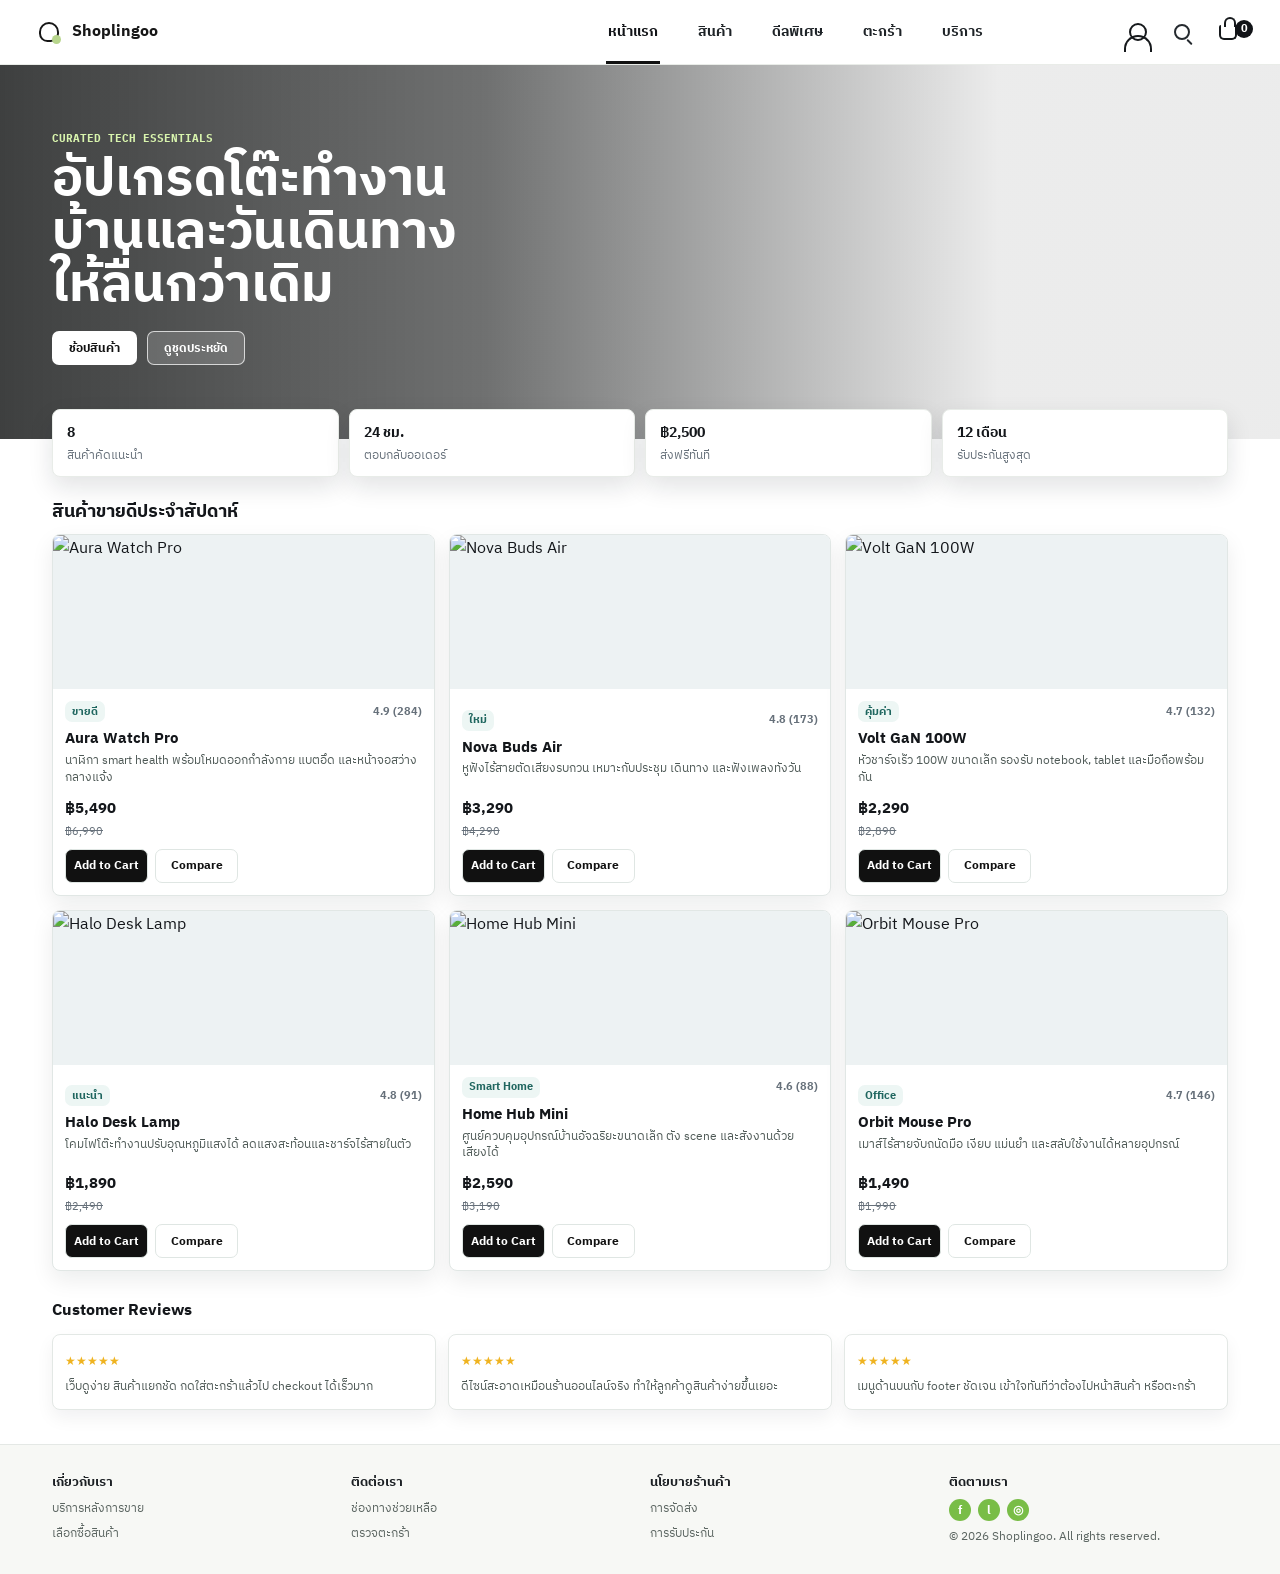
==== commit eb507e5e: "Redesign ecommerce pages" ====
--- a/index.html
+++ b/index.html
@@ -46,6 +46,9 @@
       </form>
 
       <div class="header-actions">
+        <a class="account-chip" data-page-link="account" href="account.html" aria-label="บัญชีผู้ใช้">
+          <span class="user-icon" aria-hidden="true"></span>
+        </a>
         <a class="header-mini-link" href="products.html" aria-label="ค้นหาสินค้า">
           <span class="search-icon" aria-hidden="true"></span>
         </a>
@@ -82,6 +85,7 @@
       <a class="nav-link" data-page-link="deals" href="deals.html"><span>ดีลพิเศษ</span><small>Bundle</small></a>
       <a class="nav-link" data-page-link="cart" href="cart.html"><span>ตะกร้า</span><small>Review</small></a>
       <a class="nav-link" data-page-link="support" href="support.html"><span>บริการ</span><small>Care</small></a>
+      <a class="nav-link" data-page-link="account" href="account.html"><span>บัญชี</span><small>Account</small></a>
       <a class="checkout-mobile" href="checkout.html">ไป Checkout</a>
     </nav>
 
--- a/styles.css
+++ b/styles.css
@@ -2041,9 +2041,887 @@
   }
 }
 
+/* Complete commerce pages: listing, product detail, checkout, and account. */
+.account-chip {
+  display: inline-flex;
+  width: 32px;
+  min-height: 38px;
+  align-items: center;
+  justify-content: center;
+  border: 0;
+  border-radius: var(--radius);
+  background: transparent;
+  color: #16191c;
+}
+
+.account-chip:hover,
+.account-chip.is-active {
+  background: #f1f5f1;
+}
+
+.user-icon {
+  position: relative;
+  width: 18px;
+  height: 18px;
+  border: 2px solid currentColor;
+  border-radius: 50%;
+}
+
+.user-icon::after {
+  position: absolute;
+  left: 50%;
+  bottom: -13px;
+  width: 24px;
+  height: 15px;
+  border: 2px solid currentColor;
+  border-bottom: 0;
+  border-radius: 14px 14px 0 0;
+  content: "";
+  transform: translateX(-50%);
+}
+
+.breadcrumb-row {
+  display: flex;
+  flex-wrap: wrap;
+  align-items: center;
+  gap: 8px;
+  margin: 18px 0;
+  color: #6a736f;
+  font-size: 0.78rem;
+  font-weight: 800;
+}
+
+.breadcrumb-row a:hover {
+  color: #111;
+}
+
+.breadcrumb-row strong {
+  color: #1b1f23;
+}
+
+.listing-layout {
+  display: grid;
+  grid-template-columns: minmax(220px, 260px) minmax(0, 1fr);
+  gap: 18px;
+  margin-top: 24px;
+  align-items: start;
+}
+
+.filter-sidebar,
+.spec-panel,
+.account-panel {
+  border: 1px solid #e4e8e5;
+  border-radius: var(--radius);
+  background: #fff;
+  box-shadow: 0 9px 22px rgba(19, 24, 30, 0.06);
+}
+
+.filter-sidebar {
+  position: sticky;
+  top: 84px;
+  display: grid;
+  gap: 18px;
+  padding: 16px;
+}
+
+.filter-head,
+.panel-title-row,
+.order-head {
+  display: flex;
+  align-items: center;
+  justify-content: space-between;
+  gap: 12px;
+}
+
+.filter-head a,
+.panel-title-row a {
+  color: #315f9f;
+  font-size: 0.78rem;
+  font-weight: 900;
+}
+
+.filter-group {
+  display: grid;
+  gap: 9px;
+}
+
+.filter-group > span {
+  color: #1b1f23;
+  font-size: 0.82rem;
+  font-weight: 900;
+}
+
+.filter-group label,
+.filter-option {
+  display: flex;
+  min-height: 34px;
+  align-items: center;
+  gap: 8px;
+  color: #59635f;
+  font-size: 0.8rem;
+  font-weight: 800;
+}
+
+.filter-option {
+  width: 100%;
+  justify-content: flex-start;
+  padding: 0 10px;
+  border: 1px solid #e1e7e5;
+  border-radius: var(--radius);
+  background: #fff;
+  cursor: pointer;
+}
+
+.filter-option:hover,
+.filter-option.is-active {
+  border-color: #111;
+  background: #111;
+  color: #fff;
+}
+
+.price-range {
+  position: relative;
+  height: 6px;
+  overflow: hidden;
+  border-radius: 4px;
+  background: #edf1ee;
+}
+
+.price-range i {
+  display: block;
+  height: 100%;
+  border-radius: inherit;
+  background: linear-gradient(90deg, #7ebf55, #315f9f);
+}
+
+.price-range-labels {
+  display: flex;
+  justify-content: space-between;
+  color: #333;
+  font-size: 0.76rem;
+}
+
+.swatch-row {
+  display: flex;
+  gap: 8px;
+}
+
+.swatch {
+  width: 24px;
+  height: 24px;
+  border: 1px solid #d8dfdc;
+  border-radius: 50%;
+  cursor: pointer;
+}
+
+.swatch-white {
+  background: #fff;
+}
+
+.swatch-black {
+  background: #191c1f;
+}
+
+.swatch-green {
+  background: #9fd075;
+}
+
+.swatch-blue {
+  background: #7da7df;
+}
+
+.pagination-row {
+  display: flex;
+  justify-content: center;
+  gap: 7px;
+  margin-top: 18px;
+}
+
+.pagination-row a {
+  display: grid;
+  min-width: 34px;
+  height: 34px;
+  place-items: center;
+  border: 1px solid #dfe6e3;
+  border-radius: var(--radius);
+  color: #31383c;
+  font-weight: 900;
+}
+
+.pagination-row a:hover,
+.pagination-row a.is-active {
+  background: #111;
+  color: #fff;
+}
+
+.product-art {
+  display: block;
+}
+
+.product-link:focus-visible {
+  outline-offset: -3px;
+}
+
+.product-detail-page {
+  padding-top: 16px;
+}
+
+.product-detail-layout {
+  display: grid;
+  grid-template-columns: minmax(0, 1.54fr) minmax(330px, 0.86fr);
+  gap: 24px;
+  align-items: start;
+}
+
+.detail-gallery {
+  display: grid;
+  grid-template-columns: 72px minmax(0, 1fr);
+  gap: 12px;
+}
+
+.thumb-list {
+  display: grid;
+  align-content: start;
+  gap: 10px;
+}
+
+.thumb-button {
+  width: 72px;
+  height: 72px;
+  overflow: hidden;
+  padding: 0;
+  border: 2px solid transparent;
+  border-radius: var(--radius);
+  background: #f2f4f2;
+  cursor: pointer;
+}
+
+.thumb-button.is-active {
+  border-color: #111;
+}
+
+.thumb-button img,
+.detail-main-image img,
+.related-card img,
+.cart-line-media img,
+.account-order-items img {
+  width: 100%;
+  height: 100%;
+  object-fit: cover;
+}
+
+.detail-main-image {
+  height: min(58vw, 560px);
+  min-height: 420px;
+  overflow: hidden;
+  border-radius: var(--radius);
+  background: #f0f1ee;
+}
+
+.detail-info {
+  position: sticky;
+  top: 84px;
+  display: grid;
+  gap: 14px;
+  align-content: start;
+  padding: 2px 0 0;
+}
+
+.detail-badge {
+  justify-self: start;
+}
+
+.detail-info h1 {
+  color: #14171b;
+  font-size: clamp(1.85rem, 3.2vw, 3rem);
+  line-height: 1.08;
+}
+
+.rating-row {
+  display: flex;
+  flex-wrap: wrap;
+  gap: 7px;
+  align-items: center;
+  color: #5f6965;
+  font-size: 0.86rem;
+}
+
+.stars {
+  color: #f2b21b;
+  letter-spacing: 0;
+}
+
+.detail-bullets {
+  display: grid;
+  gap: 6px;
+  margin: 0;
+  padding-left: 18px;
+  color: #333b40;
+  font-size: 0.9rem;
+  line-height: 1.5;
+}
+
+.detail-stat-grid {
+  display: grid;
+  grid-template-columns: repeat(3, minmax(0, 1fr));
+  gap: 10px;
+}
+
+.detail-stat-grid div {
+  display: grid;
+  gap: 2px;
+  min-height: 58px;
+  align-content: center;
+  padding: 10px 12px;
+  border-radius: var(--radius);
+  background: #f4f6f4;
+}
+
+.detail-stat-grid span,
+.detail-price-row span,
+.choice-block > span {
+  color: #65706c;
+  font-size: 0.76rem;
+  font-weight: 800;
+}
+
+.detail-stat-grid strong {
+  font-size: 0.9rem;
+}
+
+.detail-price-row {
+  display: flex;
+  justify-content: space-between;
+  gap: 12px;
+  align-items: end;
+}
+
+.detail-price-row div {
+  display: flex;
+  flex-wrap: wrap;
+  gap: 6px;
+  align-items: baseline;
+}
+
+.detail-price-row div span {
+  flex-basis: 100%;
+}
+
+.detail-price-row strong {
+  font-size: 1.65rem;
+}
+
+.detail-price-row del {
+  color: #7b8581;
+  font-size: 0.9rem;
+}
+
+.stock-dot {
+  position: relative;
+  padding-left: 15px;
+  color: #1f7a48 !important;
+}
+
+.stock-dot::before {
+  position: absolute;
+  left: 0;
+  top: 50%;
+  width: 8px;
+  height: 8px;
+  border-radius: 50%;
+  background: #2aaa59;
+  content: "";
+  transform: translateY(-50%);
+}
+
+.discount-chip {
+  justify-self: start;
+  padding: 5px 8px;
+  border-radius: var(--radius);
+  background: #edf6f4;
+  color: #1f665f;
+  font-size: 0.76rem;
+  font-weight: 900;
+}
+
+.choice-block {
+  display: grid;
+  gap: 7px;
+}
+
+.choice-row {
+  display: flex;
+  flex-wrap: wrap;
+  gap: 8px;
+}
+
+.option-pill {
+  min-height: 34px;
+  padding: 0 12px;
+  border: 1px solid #dfe6e3;
+  border-radius: var(--radius);
+  background: #fff;
+  color: #171b1f;
+  cursor: pointer;
+  font-size: 0.78rem;
+  font-weight: 900;
+}
+
+.option-pill:hover,
+.option-pill.is-active {
+  border-color: #111;
+  background: #111;
+  color: #fff;
+}
+
+.detail-actions {
+  display: grid;
+  grid-template-columns: 1fr 1fr;
+  gap: 9px;
+}
+
+.detail-cart-button,
+.detail-buy-button {
+  min-height: 44px;
+  font-size: 0.9rem;
+}
+
+.compare-link {
+  justify-self: center;
+  color: #59635f;
+  font-size: 0.78rem;
+  font-weight: 900;
+}
+
+.detail-lower-grid {
+  display: grid;
+  grid-template-columns: minmax(220px, 0.68fr) minmax(260px, 1fr) minmax(260px, 0.86fr);
+  gap: 18px;
+  margin-top: 22px;
+  align-items: start;
+}
+
+.spec-panel {
+  display: grid;
+  gap: 12px;
+  padding: 16px;
+}
+
+.spec-panel h2 {
+  font-size: 1.04rem;
+}
+
+.spec-panel dl {
+  display: grid;
+  gap: 9px;
+  margin: 0;
+}
+
+.spec-panel dl div {
+  display: grid;
+  gap: 2px;
+  padding-bottom: 9px;
+  border-bottom: 1px solid #eef1ef;
+}
+
+.spec-panel dt {
+  color: #65706c;
+  font-size: 0.76rem;
+  font-weight: 900;
+}
+
+.spec-panel dd {
+  margin: 0;
+  color: #1c2226;
+  font-size: 0.86rem;
+  font-weight: 800;
+}
+
+.detail-review-list {
+  display: grid;
+  gap: 10px;
+}
+
+.detail-review-list div {
+  padding: 11px;
+  border: 1px solid #edf1ef;
+  border-radius: var(--radius);
+}
+
+.detail-review-list p {
+  margin-top: 5px;
+  color: #32393d;
+  font-size: 0.8rem;
+  line-height: 1.45;
+}
+
+.detail-review-list small {
+  display: block;
+  margin-top: 5px;
+  color: #7b8581;
+  font-size: 0.7rem;
+}
+
+.related-grid,
+.wishlist-mini-grid {
+  display: grid;
+  grid-template-columns: repeat(3, minmax(0, 1fr));
+  gap: 10px;
+}
+
+.related-card {
+  display: grid;
+  gap: 5px;
+  min-width: 0;
+  color: #1c2226;
+}
+
+.related-card img {
+  aspect-ratio: 1.22;
+  overflow: hidden;
+  border-radius: var(--radius);
+  background: #f0f1ee;
+}
+
+.related-card span {
+  color: #65706c;
+  font-size: 0.66rem;
+  font-weight: 900;
+}
+
+.related-card strong {
+  overflow: hidden;
+  font-size: 0.78rem;
+  text-overflow: ellipsis;
+  white-space: nowrap;
+}
+
+.related-card small {
+  color: #111;
+  font-size: 0.74rem;
+  font-weight: 900;
+}
+
+.cart-line {
+  grid-template-columns: 74px minmax(0, 1fr) auto;
+}
+
+.cart-line-media {
+  display: block;
+  width: 74px;
+  height: 64px;
+  overflow: hidden;
+  border-radius: var(--radius);
+  background: #f0f1ee;
+}
+
+.cart-items-page.mini .cart-line {
+  grid-template-columns: 54px minmax(0, 1fr);
+}
+
+.cart-items-page.mini .cart-line-media {
+  width: 54px;
+  height: 48px;
+}
+
+.checkout-summary-card {
+  position: sticky;
+  top: 84px;
+}
+
+.payment-field {
+  margin: 0;
+  padding: 0;
+  border: 0;
+}
+
+.payment-field legend {
+  margin-bottom: 7px;
+  font-weight: 900;
+}
+
+.payment-grid {
+  display: grid;
+  grid-template-columns: repeat(4, minmax(0, 1fr));
+  gap: 9px;
+}
+
+.payment-grid label {
+  display: flex;
+  min-height: 48px;
+  align-items: center;
+  gap: 8px;
+  padding: 9px;
+  border: 1px solid #dfe6e3;
+  border-radius: var(--radius);
+  background: #fff;
+  color: #242b2f;
+  cursor: pointer;
+  font-size: 0.82rem;
+  font-weight: 900;
+}
+
+.payment-grid input {
+  width: auto;
+  min-height: auto;
+  accent-color: #111;
+}
+
+.account-layout {
+  display: grid;
+  grid-template-columns: minmax(210px, 250px) minmax(0, 1fr);
+  gap: 18px;
+  margin-top: 24px;
+  align-items: start;
+}
+
+.account-sidebar {
+  position: sticky;
+  top: 84px;
+  display: grid;
+  gap: 8px;
+  padding: 10px;
+  border: 1px solid #e4e8e5;
+  border-radius: var(--radius);
+  background: #fff;
+  box-shadow: 0 9px 22px rgba(19, 24, 30, 0.06);
+}
+
+.account-sidebar a {
+  min-height: 38px;
+  padding: 9px 10px;
+  border-radius: var(--radius);
+  color: #59635f;
+  font-size: 0.84rem;
+  font-weight: 900;
+}
+
+.account-sidebar a:hover,
+.account-sidebar a.is-active {
+  background: #111;
+  color: #fff;
+}
+
+.account-content {
+  display: grid;
+  gap: 16px;
+}
+
+.account-panel {
+  padding: 18px;
+}
+
+.account-panel .eyebrow {
+  margin-bottom: 4px;
+}
+
+.order-head {
+  margin-top: 12px;
+}
+
+.order-head h2 {
+  margin-top: 8px;
+  font-size: 1.35rem;
+}
+
+.order-head p {
+  margin-top: 5px;
+  color: #65706c;
+  font-size: 0.86rem;
+}
+
+.order-head > strong {
+  font-size: 1.24rem;
+}
+
+.status-track {
+  display: grid;
+  grid-template-columns: repeat(4, minmax(0, 1fr));
+  gap: 8px;
+  margin: 16px 0;
+}
+
+.status-track span {
+  position: relative;
+  min-height: 42px;
+  padding: 12px 8px;
+  border-radius: var(--radius);
+  background: #f2f5f3;
+  color: #65706c;
+  text-align: center;
+  font-size: 0.78rem;
+  font-weight: 900;
+}
+
+.status-track .is-done {
+  background: #edf6f4;
+  color: #1f665f;
+}
+
+.status-track .is-current {
+  background: #111;
+  color: #fff;
+}
+
+.account-order-items,
+.order-history,
+.address-grid {
+  display: grid;
+  gap: 10px;
+}
+
+.account-order-items div,
+.order-history article,
+.address-grid article {
+  display: grid;
+  gap: 5px;
+  padding: 12px;
+  border: 1px solid #edf1ef;
+  border-radius: var(--radius);
+  background: #fff;
+}
+
+.account-order-items div {
+  grid-template-columns: 54px minmax(0, 1fr) auto;
+  align-items: center;
+}
+
+.account-order-items img {
+  width: 54px;
+  height: 48px;
+  border-radius: var(--radius);
+}
+
+.order-history article {
+  grid-template-columns: minmax(0, 1fr) auto;
+  align-items: center;
+}
+
+.order-history small {
+  grid-column: 1 / -1;
+  color: #65706c;
+}
+
+.order-history span,
+.address-grid span {
+  justify-self: start;
+  padding: 4px 7px;
+  border-radius: var(--radius);
+  background: #edf6f4;
+  color: #1f665f;
+  font-size: 0.7rem;
+  font-weight: 900;
+}
+
+.address-grid {
+  grid-template-columns: repeat(2, minmax(0, 1fr));
+}
+
+.address-grid p {
+  color: #65706c;
+  font-size: 0.84rem;
+  line-height: 1.5;
+}
+
+@media (max-width: 1180px) {
+  .product-detail-layout,
+  .detail-lower-grid,
+  .listing-layout,
+  .account-layout {
+    grid-template-columns: 1fr;
+  }
+
+  .filter-sidebar,
+  .detail-info,
+  .account-sidebar,
+  .checkout-summary-card {
+    position: static;
+  }
+
+  .filter-sidebar {
+    grid-template-columns: repeat(2, minmax(0, 1fr));
+  }
+
+  .filter-head {
+    grid-column: 1 / -1;
+  }
+}
+
+@media (max-width: 760px) {
+  .account-chip {
+    width: 30px;
+    min-height: 36px;
+  }
+
+  .product-detail-page {
+    padding-top: 12px;
+  }
+
+  .detail-gallery {
+    grid-template-columns: 1fr;
+  }
+
+  .thumb-list {
+    order: 2;
+    grid-template-columns: repeat(4, 1fr);
+  }
+
+  .thumb-button {
+    width: 100%;
+    height: auto;
+    aspect-ratio: 1;
+  }
+
+  .detail-main-image {
+    height: auto;
+    min-height: 0;
+    aspect-ratio: 1.18;
+  }
+
+  .detail-stat-grid,
+  .detail-actions,
+  .payment-grid,
+  .related-grid,
+  .wishlist-mini-grid,
+  .filter-sidebar,
+  .address-grid,
+  .status-track {
+    grid-template-columns: 1fr;
+  }
+
+  .cart-line,
+  .cart-items-page.mini .cart-line {
+    grid-template-columns: 64px minmax(0, 1fr);
+  }
+
+  .cart-line .cart-controls {
+    grid-column: 2;
+  }
+
+  .cart-line-media {
+    width: 64px;
+    height: 58px;
+  }
+
+  .order-head,
+  .panel-title-row {
+    align-items: start;
+    flex-direction: column;
+  }
+
+  .order-history article,
+  .account-order-items div {
+    grid-template-columns: 54px minmax(0, 1fr);
+  }
+
+  .account-order-items div strong {
+    grid-column: 2;
+  }
+}
+
 /* Reference screenshot theme: no outer frame, only the website content. */
 :root {
-  --shop-width: 860px;
+  --shop-width: 100%;
   --shop-pad: clamp(18px, 5vw, 52px);
 }
 
@@ -2438,6 +3316,22 @@
     padding: 0 14px;
   }
 
+  .header-actions {
+    gap: 7px;
+  }
+
+  .header-mini-link {
+    display: none;
+  }
+
+  .cart-chip {
+    width: 34px;
+  }
+
+  .menu-toggle {
+    width: 36px;
+  }
+
   .top-nav {
     display: none;
   }
@@ -2470,3 +3364,46 @@
     grid-template-columns: 1fr;
   }
 }
+
+/* Final mobile chrome override: keep account, cart, and menu visible. */
+@media (max-width: 760px) {
+  .site-header {
+    overflow: visible;
+  }
+
+  .header-actions {
+    display: inline-flex !important;
+    width: auto;
+    min-width: 118px;
+    flex: 0 0 auto;
+    flex-direction: row-reverse;
+    justify-content: flex-end;
+    gap: 7px;
+  }
+
+  .header-mini-link,
+  .checkout-chip {
+    display: none !important;
+  }
+
+  .account-chip,
+  .cart-chip,
+  .menu-toggle {
+    display: inline-flex !important;
+    flex: 0 0 auto;
+  }
+
+  .account-chip {
+    width: 30px;
+    min-height: 36px;
+  }
+
+  .cart-chip {
+    width: 34px;
+    min-width: 34px;
+  }
+
+  .menu-toggle {
+    width: 36px;
+  }
+}
